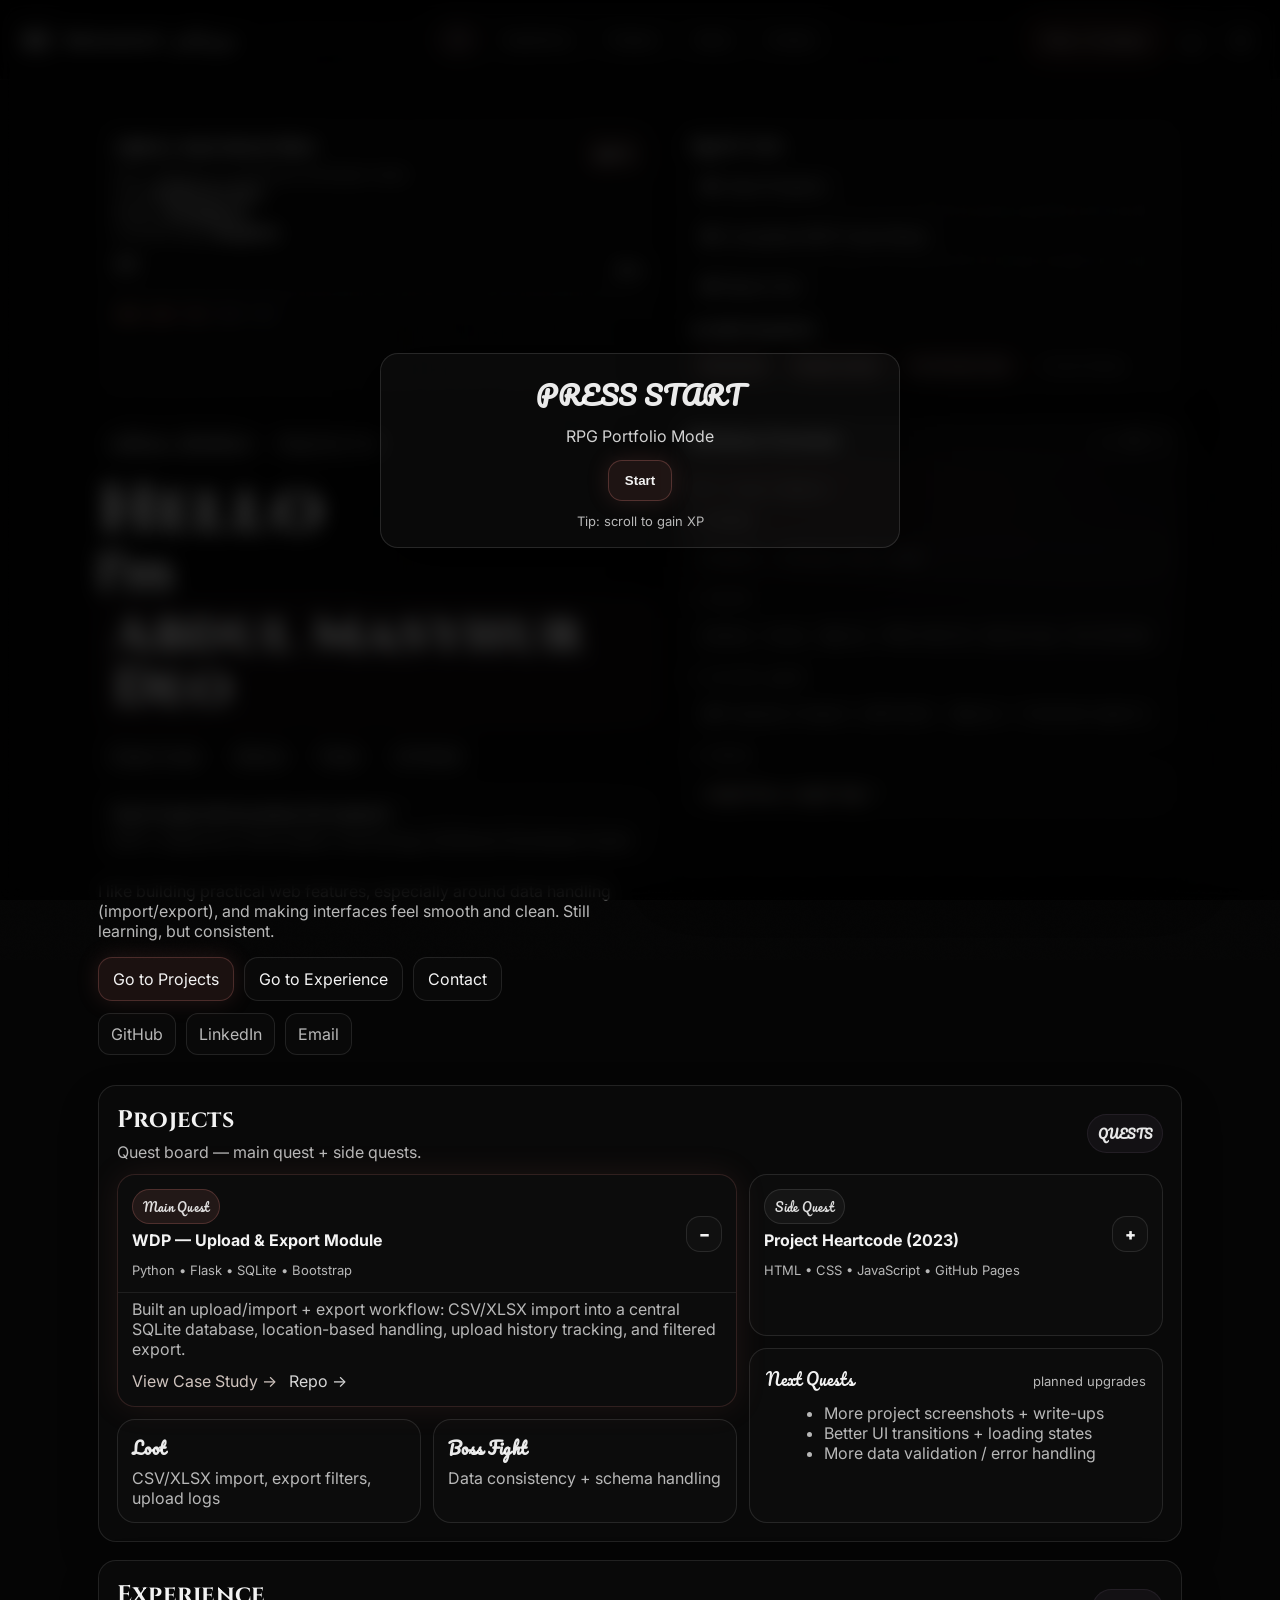
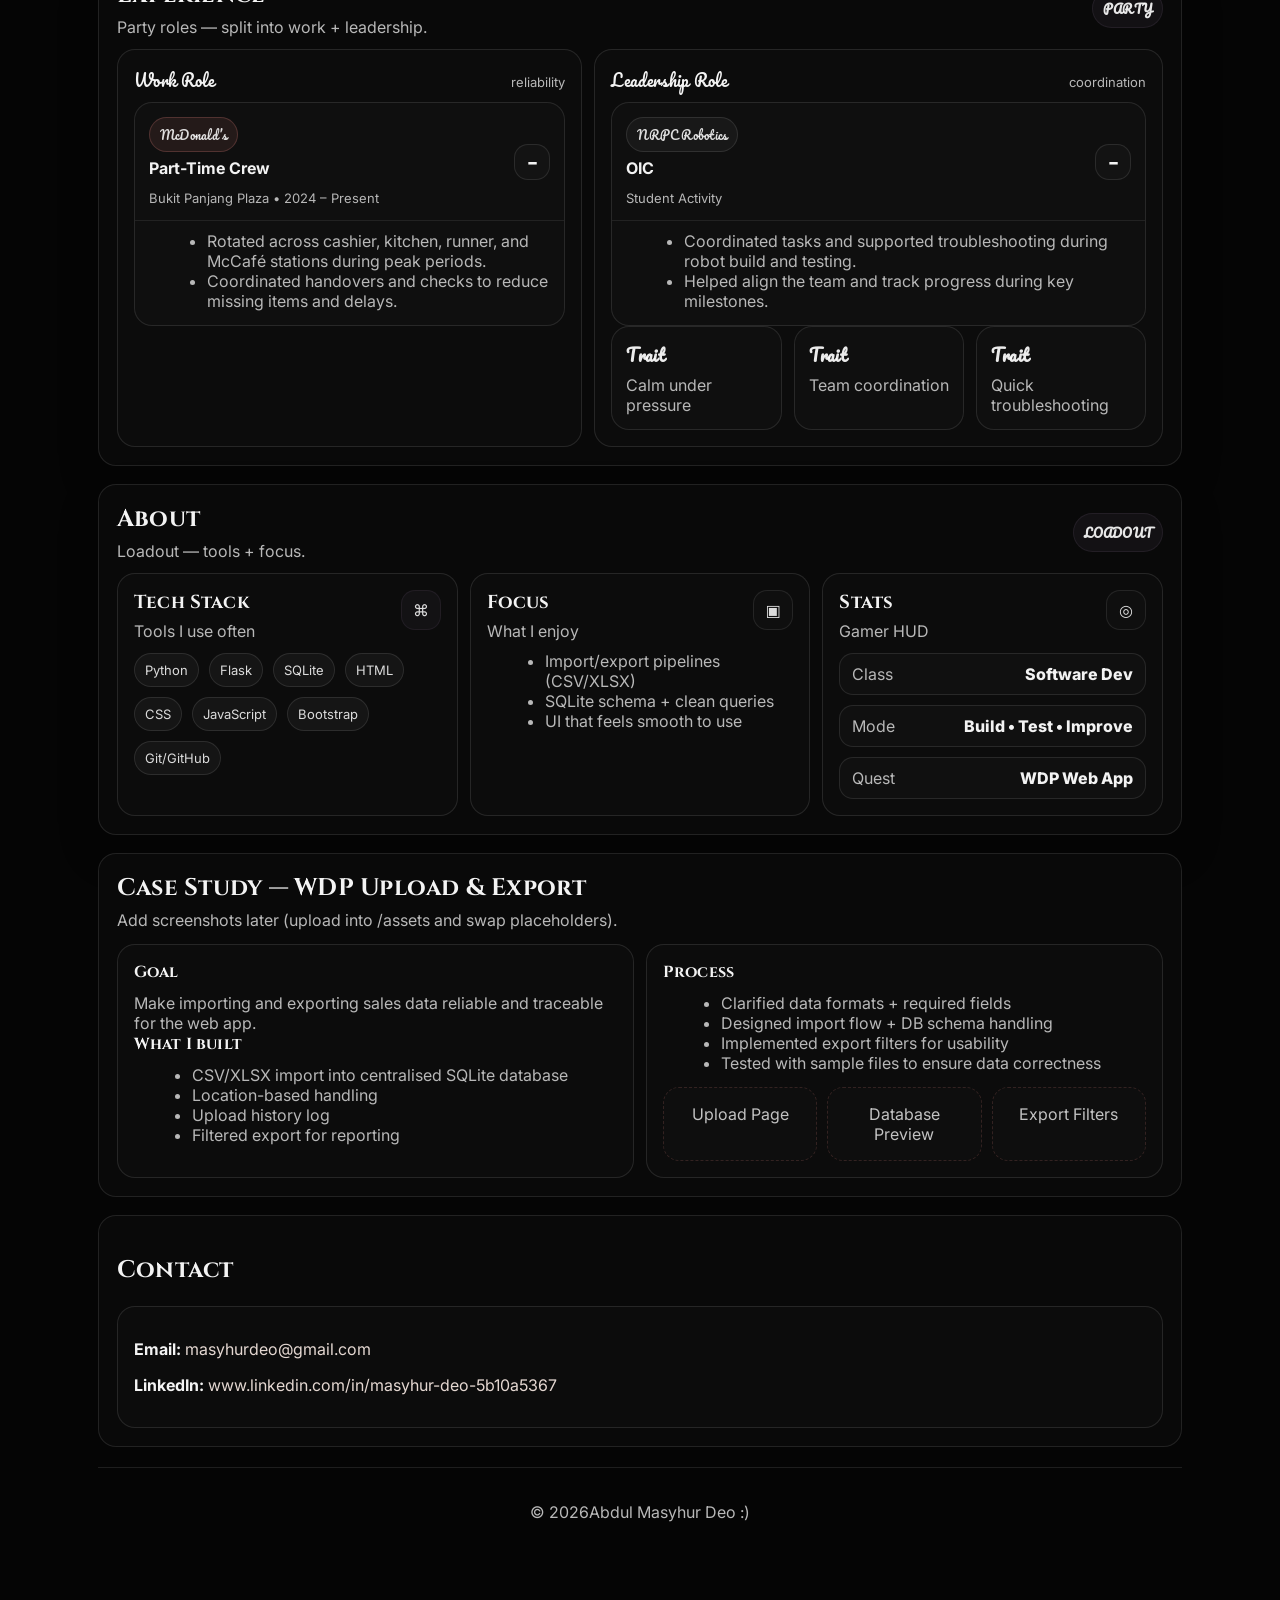
==== index.html @ a5e7bc00 "yes" ====
<!doctype html>
<html lang="en">
<head>
  <meta charset="utf-8" />
  <meta name="viewport" content="width=device-width,initial-scale=1" />
  <title>Abdul Masyhur Deo | Software Develop</title>

  <!-- Fonts -->
  <link rel="preconnect" href="https://fonts.googleapis.com">
  <link rel="preconnect" href="https://fonts.gstatic.com" crossorigin>
  <link href="https://fonts.googleapis.com/css2?family=Cinzel:wght@600;700;800&family=Uncial+Antiqua&family=Pacifico&family=Inter:wght@400;500;600;700;800&display=swap" rel="stylesheet">

  <link rel="stylesheet" href="style.css" />
</head>
<body>
  <!-- PRESS START OVERLAY -->
  <div class="start-overlay" id="startOverlay">
    <div class="start-card">
      <div class="start-title magic">PRESS START</div>
      <p class="start-sub">RPG Portfolio Mode</p>
      <button class="start-btn" id="startBtn">Start</button>
      <p class="start-hint muted">Tip: scroll to gain XP</p>
    </div>
  </div>

  <!-- Background -->
  <div class="bg-grid" aria-hidden="true"></div>
  <div class="bg-noise" aria-hidden="true"></div>

  <!-- Top bar -->
  <header class="topbar" id="topbar">
    <div class="brand">
      <div class="mark">ND</div>
      <span class="brandname">Notcontro1</span>
      <span class="submark magic">guild page</span>
    </div>

    <div class="tabs" role="tablist" aria-label="Portfolio sections">
      <button class="tab is-active" data-go="#all" role="tab" aria-selected="true">All</button>
      <button class="tab" data-go="#experience" role="tab">Experience</button>
      <button class="tab" data-go="#projects" role="tab">Projects</button>
      <button class="tab" data-go="#about" role="tab">About</button>
      <button class="tab" data-go="#contact" role="tab">Contact</button>
    </div>

    <div class="actions">
      <a class="pill accent" href="#contact">Hire / Contact</a>
      <a class="iconbtn" href="[GITHUB_LINK]" target="_blank" rel="noreferrer" aria-label="GitHub">
        <span class="icon">⌂</span>
      </a>
      <button class="iconbtn" id="themeBtn" aria-label="Toggle theme">
        <span class="icon">◐</span>
      </button>
    </div>
  </header>

  <main class="wrap" id="all">
    <!-- HUD -->
    <section class="hudbar reveal" id="hudbar">
      <div class="playercard tilt">
        <div class="pc-top">
          <div>
            <div class="pc-name titlefont">Abdul Masyhur Deo</div>
            <div class="pc-sub muted">NYP • Diploma in IT (Software Developer track)</div>
          </div>
          <span class="rank">LV <span id="level">1</span></span>
        </div>

        <div class="pc-stats">
          <div class="statline"><span class="label">Class</span><span class="value">Software Dev</span></div>
          <div class="statline"><span class="label">Region</span><span class="value">Singapore</span></div>
          <div class="statline"><span class="label">Current Quest</span><span class="value" id="questText">Explore Projects</span></div>
        </div>

        <div class="xp">
          <div class="xp-label">
            <span class="titlefont">XP</span>
            <span class="muted"><span id="xpPct">0</span>%</span>
          </div>
          <div class="xpbar">
            <div class="xpfill" id="xpFill"></div>
          </div>

          <!-- Heart palette bar -->
          <div class="hearts" aria-hidden="true">
            <span class="heart h1"></span>
            <span class="heart h2"></span>
            <span class="heart h3"></span>
            <span class="heart h4"></span>
            <span class="heart h5"></span>
          </div>
        </div>
      </div>

      <div class="questlog tilt">
        <div class="ql-title titlefont">Quest Log</div>
        <ul class="ql-list">
          <li class="ql-item" data-go="#projects">▶ View Projects</li>
          <li class="ql-item" data-go="#wdp">▶ Complete WDP Case Study</li>
          <li class="ql-item" data-go="#contact">▶ Reach Out</li>
        </ul>

        <div class="achievements">
          <div class="ach-title titlefont">Achievements</div>
          <div class="ach-grid">
            <span class="ach locked" id="ach1">First Scroll</span>
            <span class="ach locked" id="ach2">Project Hunter</span>
            <span class="ach locked" id="ach3">Case Study Clear</span>
            <span class="ach locked" id="ach4">Contact Ready</span>
          </div>
        </div>
      </div>
    </section>

    <!-- HERO -->
    <section class="hero">
      <div class="hero-left">
        <div class="chipline reveal">
          <span class="chip small accentchip magic">welcome, adventurer</span>
          <span class="chip small softchip">Beginner Dev</span>
        </div>

        <h1 class="reveal">
          <span class="hello titlefont">Hello</span><br/>
          <span class="im">I’m</span> <span class="name titlefont">Abdul Masyhur Deo</span>
        </h1>

        <div class="float-tags reveal">
          <span class="tag">Clean Code</span>
          <span class="tag">SQLite</span>
          <span class="tag">Flask</span>
          <span class="tag">UI Polish</span>
        </div>

        <div class="rolecard reveal">
          <div class="role-title titlefont">Software Developer (Student)</div>
          <div class="role-sub">NYP • Diploma in Information Technology (Software Developer track)</div>
        </div>

        <p class="desc reveal">
          I like building practical web features, especially around data handling (import/export),
          and making interfaces feel smooth and clean. Still learning, but consistent.
        </p>

        <div class="cta reveal">
          <a class="btn primary" href="#projects">Go to Projects</a>
          <a class="btn" href="#experience">Go to Experience</a>
          <a class="btn" href="#contact">Contact</a>
        </div>

        <div class="social reveal">
          <a class="sbtn" href="[GITHUB_LINK]" target="_blank" rel="noreferrer">GitHub</a>
          <a class="sbtn" href="[LINKEDIN_LINK]" target="_blank" rel="noreferrer">LinkedIn</a>
          <a class="sbtn" href="mailto:[YOUR_EMAIL]">Email</a>
        </div>
      </div>

      <!-- Windows Terminal Panel -->
      <div class="hero-right reveal">
        <div class="winpanel tilt">
          <div class="winbar">
            <span class="winapp">Windows Terminal</span>
            <span class="wincontrols" aria-hidden="true">— □ ✕</span>
          </div>

          <div class="terminal">
            <div class="prompt muted">PS C:\Users\Abdul&gt;</div>
            <div class="line"><span class="muted">#</span> whoami</div>
            <div class="out">Student • Software Dev track</div>

            <div class="line"><span class="muted">#</span> skills</div>
            <div class="out">Python, Flask, SQLite, HTML/CSS/JS, Bootstrap, Git/GitHub</div>

            <div class="line"><span class="muted">#</span> current_quest</div>
            <div class="out">WDP Upload & Export (CSV/XLSX → SQLite + filtered export)</div>

            <div class="line"><span class="muted">#</span> status</div>
            <div class="out accenttext magic">ready to learn, ready to ship ✦</div>
          </div>

          <div class="winfade" aria-hidden="true"></div>
        </div>
      </div>
    </section>

    <!-- PROJECTS (varied columns layout) -->
    <section id="projects" class="sectionblock reveal">
      <div class="sectionhead">
        <div>
          <h2 class="titlefont">Projects</h2>
          <p class="muted">Quest board — main quest + side quests.</p>
        </div>
        <span class="sectionchip magic">QUESTS</span>
      </div>

      <div class="twoCol">
        <!-- Left: Main Quest (bigger) -->
        <div class="colBig">
          <details class="accordion tilt featured" open>
            <summary>
              <div class="sum-left">
                <span class="badge2 accentbadge magic">Main Quest</span>
                <strong>WDP — Upload & Export Module</strong>
                <span class="muted smalltxt">Python • Flask • SQLite • Bootstrap</span>
              </div>
              <span class="sum-icon">+</span>
            </summary>
            <div class="acc-body">
              <p class="muted">
                Built an upload/import + export workflow: CSV/XLSX import into a central SQLite database,
                location-based handling, upload history tracking, and filtered export.
              </p>
              <div class="acc-links">
                <a class="link accentlink" href="#wdp">View Case Study →</a>
                <a class="link" href="[WDP_REPO_LINK]" target="_blank" rel="noreferrer">Repo →</a>
              </div>
            </div>
          </details>

          <div class="miniGrid">
            <div class="minicard tilt">
              <div class="minititle magic">Loot</div>
              <div class="muted">CSV/XLSX import, export filters, upload logs</div>
            </div>
            <div class="minicard tilt">
              <div class="minititle magic">Boss Fight</div>
              <div class="muted">Data consistency + schema handling</div>
            </div>
          </div>
        </div>

        <!-- Right: Side Quests (stacked) -->
        <div class="colSmall">
          <details class="accordion tilt">
            <summary>
              <div class="sum-left">
                <span class="badge2 magic">Side Quest</span>
                <strong>Project Heartcode (2023)</strong>
                <span class="muted smalltxt">HTML • CSS • JavaScript • GitHub Pages</span>
              </div>
              <span class="sum-icon">+</span>
            </summary>
            <div class="acc-body">
              <p class="muted">
                Cyberbullying awareness website with Impact/Effects/Prevention pages,
                scroll-triggered text animations, and a light/dark theme toggle.
              </p>
              <div class="acc-links">
                <a class="link accentlink" href="https://ttinten.github.io/Project-Heartcode/index.html" target="_blank" rel="noreferrer">Live →</a>
                <a class="link" href="[HEARTCODE_REPO_LINK]" target="_blank" rel="noreferrer">Repo →</a>
              </div>
            </div>
          </details>

          <div class="panel tilt">
            <div class="panelhead">
              <span class="magic">Next Quests</span>
              <span class="muted smalltxt">planned upgrades</span>
            </div>
            <ul class="list">
              <li>More project screenshots + write-ups</li>
              <li>Better UI transitions + loading states</li>
              <li>More data validation / error handling</li>
            </ul>
          </div>
        </div>
      </div>
    </section>

    <!-- EXPERIENCE (columns) -->
    <section id="experience" class="sectionblock reveal">
      <div class="sectionhead">
        <div>
          <h2 class="titlefont">Experience</h2>
          <p class="muted">Party roles — split into work + leadership.</p>
        </div>
        <span class="sectionchip magic">PARTY</span>
      </div>

      <div class="twoCol alt">
        <div class="colSmall">
          <div class="panel tilt">
            <div class="panelhead">
              <span class="magic">Work Role</span>
              <span class="muted smalltxt">reliability</span>
            </div>
            <details class="accordion tilt" open>
              <summary>
                <div class="sum-left">
                  <span class="badge2 accentbadge magic">McDonald’s</span>
                  <strong>Part-Time Crew</strong>
                  <span class="muted smalltxt">Bukit Panjang Plaza • 2024 – Present</span>
                </div>
                <span class="sum-icon">+</span>
              </summary>
              <div class="acc-body">
                <ul class="list">
                  <li>Rotated across cashier, kitchen, runner, and McCafé stations during peak periods.</li>
                  <li>Coordinated handovers and checks to reduce missing items and delays.</li>
                </ul>
              </div>
            </details>
          </div>
        </div>

        <div class="colBig">
          <div class="panel tilt">
            <div class="panelhead">
              <span class="magic">Leadership Role</span>
              <span class="muted smalltxt">coordination</span>
            </div>
            <details class="accordion tilt" open>
              <summary>
                <div class="sum-left">
                  <span class="badge2 magic">NRPC Robotics</span>
                  <strong>OIC</strong>
                  <span class="muted smalltxt">Student Activity</span>
                </div>
                <span class="sum-icon">+</span>
              </summary>
              <div class="acc-body">
                <ul class="list">
                  <li>Coordinated tasks and supported troubleshooting during robot build and testing.</li>
                  <li>Helped align the team and track progress during key milestones.</li>
                </ul>
              </div>
            </details>

            <div class="miniGrid three">
              <div class="minicard tilt">
                <div class="minititle magic">Trait</div>
                <div class="muted">Calm under pressure</div>
              </div>
              <div class="minicard tilt">
                <div class="minititle magic">Trait</div>
                <div class="muted">Team coordination</div>
              </div>
              <div class="minicard tilt">
                <div class="minititle magic">Trait</div>
                <div class="muted">Quick troubleshooting</div>
              </div>
            </div>
          </div>
        </div>
      </div>
    </section>

    <!-- ABOUT -->
    <section id="about" class="sectionblock reveal">
      <div class="sectionhead">
        <div>
          <h2 class="titlefont">About</h2>
          <p class="muted">Loadout — tools + focus.</p>
        </div>
        <span class="sectionchip magic">LOADOUT</span>
      </div>

      <div class="grid3">
        <div class="card2 tilt">
          <div class="cardhead2">
            <div>
              <h3 class="titlefont">Tech Stack</h3>
              <p class="muted">Tools I use often</p>
            </div>
            <div class="miniicon accenticon">⌘</div>
          </div>
          <div class="stack">
            <span class="badge">Python</span>
            <span class="badge">Flask</span>
            <span class="badge">SQLite</span>
            <span class="badge">HTML</span>
            <span class="badge">CSS</span>
            <span class="badge">JavaScript</span>
            <span class="badge">Bootstrap</span>
            <span class="badge">Git/GitHub</span>
          </div>
        </div>

        <div class="card2 tilt">
          <div class="cardhead2">
            <div>
              <h3 class="titlefont">Focus</h3>
              <p class="muted">What I enjoy</p>
            </div>
            <div class="miniicon">▣</div>
          </div>
          <ul class="list">
            <li>Import/export pipelines (CSV/XLSX)</li>
            <li>SQLite schema + clean queries</li>
            <li>UI that feels smooth to use</li>
          </ul>
        </div>

        <div class="card2 tilt">
          <div class="cardhead2">
            <div>
              <h3 class="titlefont">Stats</h3>
              <p class="muted">Gamer HUD</p>
            </div>
            <div class="miniicon">◎</div>
          </div>
          <div class="stats">
            <div class="stat"><span class="label">Class</span><span class="value">Software Dev</span></div>
            <div class="stat"><span class="label">Mode</span><span class="value">Build • Test • Improve</span></div>
            <div class="stat"><span class="label">Quest</span><span class="value">WDP Web App</span></div>
          </div>
        </div>
      </div>
    </section>

    <!-- WDP CASE STUDY -->
    <section id="wdp" class="case reveal">
      <div class="casehead">
        <h2 class="titlefont">Case Study — WDP Upload & Export</h2>
        <p class="muted">Add screenshots later (upload into /assets and swap placeholders).</p>
      </div>

      <div class="casegrid">
        <div class="casepanel tilt">
          <h4 class="titlefont">Goal</h4>
          <p class="muted">Make importing and exporting sales data reliable and traceable for the web app.</p>

          <h4 class="titlefont">What I built</h4>
          <ul class="list">
            <li>CSV/XLSX import into centralised SQLite database</li>
            <li>Location-based handling</li>
            <li>Upload history log</li>
            <li>Filtered export for reporting</li>
          </ul>
        </div>

        <div class="casepanel tilt">
          <h4 class="titlefont">Process</h4>
          <ul class="list">
            <li>Clarified data formats + required fields</li>
            <li>Designed import flow + DB schema handling</li>
            <li>Implemented export filters for usability</li>
            <li>Tested with sample files to ensure data correctness</li>
          </ul>

          <div class="shots">
            <div class="shot">Upload Page</div>
            <div class="shot">Database Preview</div>
            <div class="shot">Export Filters</div>
          </div>
        </div>
      </div>
    </section>

    <!-- CONTACT -->
    <section id="contact" class="contact reveal">
      <h2 class="titlefont">Contact</h2>
      <div class="contactbox tilt">
        <p><strong>Email:</strong> <a class="accentlink" href=masyhurdeo@gmail.com>masyhurdeo@gmail.com</a></p>
        <p><strong>LinkedIn:</strong> <a class="accentlink" href=www.linkedin.com/in/masyhur-deo-5b10a5367 target="_blank" rel="noreferrer">www.linkedin.com/in/masyhur-deo-5b10a5367</a></p>
      </div>
    </section>

    <footer class="footer">
      <p>© <span id="y"></span>Abdul Masyhur Deo :)</p>
    </footer>
  </main>

  <script>
    document.getElementById("y").textContent = new Date().getFullYear();

    // Press Start overlay
    const overlay = document.getElementById("startOverlay");
    const startBtn = document.getElementById("startBtn");
    if (overlay && startBtn){
      startBtn.addEventListener("click", () => {
        overlay.classList.add("hide");
        setTimeout(() => overlay.remove(), 600);
      });
    }

    // Scroll reveal
    const revealItems = document.querySelectorAll(".reveal");
    const io = new IntersectionObserver((entries) => {
      entries.forEach(e => {
        if (e.isIntersecting) {
          e.target.classList.add("in");
          io.unobserve(e.target);
        }
      });
    }, { threshold: 0.12 });
    revealItems.forEach(x => io.observe(x));

    // topbar shadow on scroll
    const topbar = document.getElementById("topbar");
    window.addEventListener("scroll", () => {
      topbar.classList.toggle("scrolled", window.scrollY > 6);
    });

    // Tabs scroll
    const tabs = document.querySelectorAll(".tab");
    tabs.forEach(t => t.addEventListener("click", () => {
      tabs.forEach(x => x.classList.remove("is-active"));
      t.classList.add("is-active");
      const target = t.dataset.go;
      const el = document.querySelector(target);
      if (el) el.scrollIntoView({behavior:"smooth", block:"start"});
    }));

    // Quest log click navigation
    document.querySelectorAll(".ql-item").forEach(item => {
      item.addEventListener("click", () => {
        const target = item.getAttribute("data-go");
        const el = document.querySelector(target);
        if (el) el.scrollIntoView({behavior:"smooth", block:"start"});
      });
    });

    // Hover tilt
    const tilts = document.querySelectorAll(".tilt");
    tilts.forEach(el => {
      el.addEventListener("mousemove", (e) => {
        const r = el.getBoundingClientRect();
        const x = (e.clientX - r.left) / r.width - 0.5;
        const y = (e.clientY - r.top) / r.height - 0.5;
        el.style.transform = `translateY(-2px) rotateX(${(-y * 6).toFixed(2)}deg) rotateY(${(x * 6).toFixed(2)}deg)`;
      });
      el.addEventListener("mouseleave", () => { el.style.transform = ""; });
    });

    // Theme toggle
    const themeBtn = document.getElementById("themeBtn");
    themeBtn.addEventListener("click", () => {
      document.documentElement.classList.toggle("lightish");
    });

    // XP + Level + Achievements
    const xpFill = document.getElementById("xpFill");
    const xpPct = document.getElementById("xpPct");
    const levelEl = document.getElementById("level");
    const questText = document.getElementById("questText");

    function unlock(el){
      if (!el) return;
      if (el.classList.contains("locked")){
        el.classList.remove("locked");
        el.classList.add("unlocked");
        el.animate([{transform:"scale(1)"},{transform:"scale(1.06)"},{transform:"scale(1)"}],{duration:260});
      }
    }

    function updateXP(){
      const doc = document.documentElement;
      const scrollTop = doc.scrollTop || document.body.scrollTop;
      const scrollHeight = doc.scrollHeight - doc.clientHeight;
      const progress = scrollHeight > 0 ? Math.min(1, Math.max(0, scrollTop / scrollHeight)) : 0;
      const pct = Math.round(progress * 100);

      if (xpFill) xpFill.style.width = pct + "%";
      if (xpPct) xpPct.textContent = pct;

      const level = Math.max(1, Math.min(6, Math.floor(pct / 20) + 1));
      if (levelEl) levelEl.textContent = level;

      const y = window.scrollY;
      const projects = document.getElementById("projects");
      const wdp = document.getElementById("wdp");
      const contact = document.getElementById("contact");

      if (contact && y + 200 >= contact.offsetTop) questText.textContent = "Reach Out";
      else if (wdp && y + 200 >= wdp.offsetTop) questText.textContent = "Complete WDP Case Study";
      else if (projects && y + 200 >= projects.offsetTop) questText.textContent = "View Projects";
      else questText.textContent = "Explore";

      const a1 = document.getElementById("ach1");
      const a2 = document.getElementById("ach2");
      const a3 = document.getElementById("ach3");
      const a4 = document.getElementById("ach4");

      if (pct > 3) unlock(a1);
      if (projects && y + 150 >= projects.offsetTop) unlock(a2);
      if (wdp && y + 150 >= wdp.offsetTop) unlock(a3);
      if (contact && y + 150 >= contact.offsetTop) unlock(a4);
    }

    window.addEventListener("scroll", updateXP, {passive:true});
    window.addEventListener("load", updateXP);

    // Accordion icon flip
    document.querySelectorAll("details.accordion").forEach(d => {
      const icon = d.querySelector(".sum-icon");
      const sync = () => icon.textContent = d.open ? "−" : "+";
      sync();
      d.addEventListener("toggle", sync);
    });
  </script>
</body>
</html>
---- style.css ----
:root{
  --bg:#050505;
  --text:#f3f3f3;
  --muted:#b8b8b8;

  /* Heart palette (muted warm -> violet/indigo) */
  --h1:#C6846C;   /* warm peach */
  --h2:#B86B66;   /* muted rose */
  --h3:#8E5B63;   /* dusty mauve */
  --h4:#5B4D63;   /* muted purple */
  --h5:#3E3F56;   /* deep indigo */

  --accent: var(--h2);
  --accent2: var(--h4);
  --glow: rgba(184,107,102,.18);

  --line: rgba(255,255,255,.12);
  --line2: rgba(255,255,255,.10);
  --chipbg: rgba(255,255,255,.04);
  --shadow: rgba(0,0,0,.35);
}

:root.lightish{
  --bg:#0a0a0a;
  --text:#f6f6f6;
  --muted:#c7c7c7;
  --line: rgba(255,255,255,.16);
  --line2: rgba(255,255,255,.12);
  --chipbg: rgba(255,255,255,.06);
}

/* Fonts */
body{ font-family: Inter, system-ui, -apple-system, Segoe UI, Roboto, Arial; }
.titlefont{ font-family: Cinzel, Inter, system-ui; letter-spacing:.01em; }
.magic{ font-family: Pacifico, cursive; letter-spacing:.02em; }
h2, h3, h4 { font-family: Uncial Antiqua, Cinzel, serif; letter-spacing:.02em; }

*{box-sizing:border-box}
html,body{margin:0;padding:0}
body{
  background: var(--bg);
  color: var(--text);
  overflow-x:hidden;
}

.muted{color: var(--muted); margin: 6px 0 0}
.smalltxt{font-size: 13px}
.accenttext{color: rgba(247,233,227,.92)} /* warm light */

/* dotted grid */
.bg-grid{
  position:fixed; inset:0;
  background-image: radial-gradient(rgba(255,255,255,.14) 1px, transparent 1px);
  background-size: 22px 22px;
  opacity:.16;
  pointer-events:none;
}
.bg-noise{
  position:fixed; inset:-60px;
  background-image: url("data:image/svg+xml,%3Csvg xmlns='http://www.w3.org/2000/svg' width='220' height='220'%3E%3Cfilter id='n'%3E%3CfeTurbulence type='fractalNoise' baseFrequency='.85' numOctaves='3' stitchTiles='stitch'/%3E%3C/filter%3E%3Crect width='220' height='220' filter='url(%23n)' opacity='.14'/%3E%3C/svg%3E");
  opacity:.10;
  mix-blend-mode: overlay;
  pointer-events:none;
}

/* PRESS START */
.start-overlay{
  position:fixed; inset:0; z-index:50;
  display:grid; place-items:center;
  background: rgba(0,0,0,.78);
  backdrop-filter: blur(10px);
}
.start-overlay.hide{animation: fadeOut .55s ease forwards}
@keyframes fadeOut{to{opacity:0; transform: translateY(-6px)}}
.start-card{
  width:min(520px, 92vw);
  border-radius: 18px;
  border: 1px solid var(--line);
  background: rgba(255,255,255,.03);
  padding: 18px;
  text-align:center;
  box-shadow: 0 18px 60px rgba(0,0,0,.55);
}
.start-title{font-weight: 900; font-size: 26px; color: rgba(255,255,255,.92)}
.start-sub{margin:8px 0 14px; color: rgba(255,255,255,.82)}
.start-btn{
  border: 1px solid rgba(184,107,102,.35);
  background: rgba(184,107,102,.12);
  color: var(--text);
  padding: 12px 16px;
  border-radius: 14px;
  cursor:pointer;
  font-weight: 800;
  transition: transform .18s ease, background .18s ease, box-shadow .18s ease;
  box-shadow: 0 0 22px var(--glow);
}
.start-btn:hover{
  transform: translateY(-2px);
  background: rgba(184,107,102,.18);
}
.start-hint{margin:12px 0 0; font-size: 13px}

/* topbar */
.topbar{
  position:sticky; top:0; z-index:20;
  display:flex; align-items:center; justify-content:space-between;
  padding: 14px 18px;
  border-bottom: 1px solid rgba(255,255,255,.08);
  background: rgba(5,5,5,.65);
  backdrop-filter: blur(12px);
  transition: box-shadow .25s ease, background .25s ease;
}
.topbar.scrolled{
  background: rgba(5,5,5,.82);
  box-shadow: 0 14px 30px var(--shadow);
}
.brand{display:flex; align-items:center; gap:10px}
.submark{opacity:.75; font-size: 14px; margin-left: 2px}
.mark{
  width:38px; height:38px;
  border-radius: 12px;
  display:grid; place-items:center;
  border: 1px solid rgba(255,255,255,.12);
  background: rgba(255,255,255,.03);
  font-weight: 900;
  letter-spacing:.06em;
  box-shadow: 0 0 0 3px rgba(142,91,99,.10);
}
.brandname{
  font-weight: 800;
  letter-spacing:.06em;
  color: rgba(255,255,255,.85);
}

/* tabs */
.tabs{
  display:flex; gap:10px;
  background: rgba(255,255,255,.02);
  padding: 6px;
  border: 1px solid var(--line2);
  border-radius: 999px;
}
.tab{
  border: 0;
  background: transparent;
  color: var(--muted);
  padding: 10px 14px;
  border-radius: 999px;
  cursor:pointer;
  transition: background .2s ease, color .2s ease, transform .15s ease, box-shadow .15s ease;
}
.tab:hover{
  transform: translateY(-1px);
  color: var(--text);
  box-shadow: 0 0 0 3px rgba(91,77,99,.10);
}
.tab.is-active{
  background: rgba(142,91,99,.16);
  color: var(--text);
  border: 1px solid rgba(142,91,99,.25);
}

/* actions */
.actions{display:flex; align-items:center; gap:10px}
.pill{
  padding: 10px 14px;
  border-radius: 12px;
  border: 1px solid var(--line);
  background: rgba(255,255,255,.03);
  color: var(--text);
  text-decoration:none;
  transition: transform .18s ease, background .18s ease, box-shadow .18s ease;
}
.pill:hover{transform: translateY(-1px); background: rgba(255,255,255,.05)}
.pill.accent{
  border-color: rgba(184,107,102,.35);
  background: rgba(184,107,102,.12);
  box-shadow: 0 0 22px var(--glow);
}
.iconbtn{
  width:40px; height:40px;
  border-radius: 14px;
  border: 1px solid var(--line);
  background: rgba(255,255,255,.02);
  color: var(--text);
  cursor:pointer;
  display:grid; place-items:center;
  transition: transform .18s ease, background .18s ease, box-shadow .18s ease;
}
.iconbtn:hover{
  transform: translateY(-1px);
  background: rgba(255,255,255,.05);
  box-shadow: 0 0 0 3px rgba(62,63,86,.10);
}
.icon{opacity:.9}

/* wrap */
.wrap{
  max-width: 1120px;
  margin: 0 auto;
  padding: 28px 18px 70px;
}

/* HUDbar */
.hudbar{
  display:grid;
  grid-template-columns: 1.05fr .95fr;
  gap: 14px;
  margin: 10px 0 10px;
}
@media (max-width: 980px){
  .hudbar{grid-template-columns: 1fr}
  .tabs{display:none}
}
.playercard, .questlog{
  border-radius: 18px;
  border: 1px solid var(--line);
  background: rgba(255,255,255,.02);
  padding: 16px;
  box-shadow: 0 18px 40px rgba(0,0,0,.26);
}
.pc-top{display:flex; justify-content:space-between; align-items:flex-start; gap: 12px}
.pc-name{font-weight: 900; font-size: 18px}
.pc-sub{font-size: 13px}
.rank{
  padding: 8px 10px;
  border-radius: 12px;
  border: 1px solid rgba(184,107,102,.35);
  background: rgba(184,107,102,.10);
  font-weight: 900;
  letter-spacing:.08em;
}

/* XP */
.xp{margin-top: 12px}
.xp-label{display:flex; justify-content:space-between; font-weight: 800; margin-bottom: 8px}
.xpbar{
  height: 12px;
  border-radius: 999px;
  border: 1px solid var(--line);
  background: rgba(255,255,255,.02);
  overflow:hidden;
}
.xpfill{
  height: 100%;
  width: 0%;
  border-radius: 999px;
  background: linear-gradient(90deg, var(--h1), var(--h4));
  box-shadow: 0 0 18px rgba(142,91,99,.18);
  transition: width .2s ease;
}

/* heart palette bar */
.hearts{
  display:flex; gap:8px;
  margin-top: 10px;
}
.heart{
  height: 10px; width: 26px;
  border-radius: 999px;
  border: 1px solid rgba(255,255,255,.10);
  background: rgba(255,255,255,.02);
}
.h1{background: rgba(198,132,108,.55)}
.h2{background: rgba(184,107,102,.55)}
.h3{background: rgba(142,91,99,.55)}
.h4{background: rgba(91,77,99,.55)}
.h5{background: rgba(62,63,86,.55)}

/* quest log */
.ql-title{font-weight: 900; margin-bottom: 8px}
.ql-list{list-style:none; padding:0; margin:0; display:grid; gap: 8px}
.ql-item{
  padding: 10px 12px;
  border-radius: 14px;
  border: 1px solid var(--line2);
  background: rgba(255,255,255,.015);
  color: rgba(255,255,255,.86);
  cursor:pointer;
  transition: transform .18s ease, background .18s ease, border-color .18s ease, box-shadow .18s ease;
}
.ql-item:hover{
  transform: translateY(-2px);
  border-color: rgba(142,91,99,.28);
  background: rgba(255,255,255,.03);
  box-shadow: 0 0 0 3px rgba(142,91,99,.08);
}

/* achievements */
.achievements{margin-top: 12px}
.ach-title{font-weight: 900; margin-bottom: 8px}
.ach-grid{display:flex; flex-wrap:wrap; gap: 10px}
.ach{
  padding: 8px 10px;
  border-radius: 999px;
  border: 1px solid var(--line2);
  background: rgba(255,255,255,.02);
  font-size: 12px;
}
.ach.locked{opacity:.55; filter: grayscale(1)}
.ach.unlocked{
  opacity:1;
  border-color: rgba(184,107,102,.28);
  background: rgba(184,107,102,.10);
}

/* hero */
.hero{
  display:grid;
  grid-template-columns: 1.05fr .95fr;
  gap: 18px;
  padding: 10px 0 12px;
}
@media (max-width: 980px){
  .hero{grid-template-columns: 1fr}
}
.chip.small{
  display:inline-block;
  padding: 8px 12px;
  border-radius: 999px;
  border: 1px solid var(--line2);
  background: rgba(255,255,255,.03);
  color: var(--muted);
}
.accentchip{
  border-color: rgba(184,107,102,.30);
  background: rgba(184,107,102,.12);
  color: rgba(255,255,255,.92);
}
.softchip{
  border-color: rgba(91,77,99,.22);
  background: rgba(91,77,99,.10);
}
h1{margin: 14px 0 10px; line-height:1}
.hello{font-size: 66px; font-weight: 900}
.im{font-size: 54px; font-weight: 850; opacity:.95}
.name{
  font-size: 54px;
  font-weight: 900;
  display:inline-block;
  padding: 8px 14px;
  border-radius: 14px;
  border: 1px solid rgba(142,91,99,.28);
  background: rgba(142,91,99,.08);
  box-shadow: 0 0 0 3px rgba(142,91,99,.06) inset;
}

.float-tags{display:flex; gap:10px; flex-wrap:wrap; margin: 10px 0 10px}
.tag{
  padding: 10px 12px;
  border-radius: 12px;
  border: 1px solid var(--line2);
  background: rgba(255,255,255,.03);
  color: rgba(255,255,255,.88);
  transition: transform .2s ease, box-shadow .2s ease;
}
.tag:hover{
  transform: translateY(-2px);
  box-shadow: 0 0 0 3px rgba(91,77,99,.08);
}

.rolecard{
  margin-top: 12px;
  padding: 14px;
  border-radius: 16px;
  background: linear-gradient(180deg, rgba(255,255,255,.04), rgba(255,255,255,.02));
  border: 1px solid var(--line2);
}
.role-title{font-weight: 850}
.role-sub{color: var(--muted); margin-top: 4px}
.desc{color: var(--muted); max-width: 70ch}

.cta{display:flex; gap:10px; flex-wrap:wrap; margin-top: 12px}
.btn{
  padding: 11px 14px;
  border-radius: 14px;
  border: 1px solid var(--line2);
  background: rgba(255,255,255,.02);
  color: var(--text);
  text-decoration:none;
  transition: transform .18s ease, background .18s ease, box-shadow .18s ease;
}
.btn:hover{
  transform: translateY(-2px);
  background: rgba(255,255,255,.05);
  box-shadow: 0 0 0 3px rgba(142,91,99,.08);
}
.btn.primary{
  background: rgba(184,107,102,.12);
  border-color: rgba(184,107,102,.30);
  box-shadow: 0 0 22px var(--glow);
}

.social{display:flex; gap:10px; flex-wrap:wrap; margin-top: 12px}
.sbtn{
  padding: 10px 12px;
  border-radius: 12px;
  border: 1px solid var(--line2);
  background: rgba(255,255,255,.02);
  text-decoration:none;
  color: var(--muted);
  transition: box-shadow .18s ease, transform .18s ease;
}
.sbtn:hover{
  color: var(--text);
  transform: translateY(-1px);
  box-shadow: 0 0 0 3px rgba(91,77,99,.08);
}

/* Windows panel */
.winpanel{
  border-radius: 18px;
  border: 1px solid var(--line2);
  background: rgba(255,255,255,.02);
  box-shadow: 0 18px 50px rgba(0,0,0,.45);
  overflow:hidden;
  position: relative;
}
.winbar{
  display:flex;
  justify-content:space-between;
  align-items:center;
  padding: 10px 12px;
  border-bottom: 1px solid rgba(255,255,255,.08);
  background: rgba(255,255,255,.03);
}
.winapp{
  font-weight: 800;
  color: rgba(255,255,255,.88);
}
.wincontrols{
  font-weight: 900;
  letter-spacing:.22em;
  color: rgba(255,255,255,.55);
  user-select:none;
}
.terminal{
  padding: 14px 14px 50px;
  font-family: ui-monospace, SFMono-Regular, Menlo, Consolas, monospace;
  font-size: 13px;
  line-height: 1.55;
  color: rgba(240,240,240,.92);
  background:
    radial-gradient(650px 260px at 20% 0%, rgba(184,107,102,.12), transparent 55%),
    radial-gradient(650px 260px at 80% 20%, rgba(91,77,99,.12), transparent 55%),
    linear-gradient(180deg, rgba(0,0,0,.05), rgba(0,0,0,.22));
}
.prompt{margin-bottom: 10px}
.line{margin-top: 10px}
.out{
  margin-top: 6px;
  padding: 10px 12px;
  border-radius: 14px;
  border: 1px solid rgba(255,255,255,.08);
  background: rgba(255,255,255,.02);
}
.winfade{
  position:absolute; left:0; right:0; bottom:0;
  height: 70px;
  background: linear-gradient(180deg, transparent, rgba(5,5,5,.92));
  pointer-events:none;
}

/* Sections */
.sectionblock{
  margin-top: 18px;
  padding: 18px;
  border-radius: 18px;
  border: 1px solid var(--line2);
  background: rgba(255,255,255,.02);
  box-shadow: 0 18px 40px rgba(0,0,0,.22);
}
.sectionhead{
  display:flex;
  justify-content:space-between;
  align-items:center;
  gap: 12px;
  margin-bottom: 12px;
}
.sectionhead h2{margin:0}
.sectionchip{
  padding: 8px 10px;
  border-radius: 999px;
  border: 1px solid rgba(91,77,99,.22);
  background: rgba(91,77,99,.12);
  font-weight: 900;
  font-size: 12px;
  color: rgba(255,255,255,.9);
}

.badge2{
  width:max-content;
  padding: 6px 10px;
  border-radius: 999px;
  border: 1px solid var(--line2);
  background: var(--chipbg);
  color: rgba(255,255,255,.86);
  font-size: 12px;
}
.accentbadge{
  border-color: rgba(184,107,102,.30);
  background: rgba(184,107,102,.12);
}

/* Column layouts */
.twoCol{
  display:grid;
  grid-template-columns: 1.2fr .8fr;
  gap: 12px;
}
.twoCol.alt{ grid-template-columns: .9fr 1.1fr; }
@media (max-width: 980px){
  .twoCol, .twoCol.alt{ grid-template-columns: 1fr; }
}
.colBig{display:grid; gap: 12px}
.colSmall{display:grid; gap: 12px}

/* Mini grid cards */
.miniGrid{
  display:grid;
  grid-template-columns: repeat(2, minmax(0,1fr));
  gap: 12px;
}
.miniGrid.three{ grid-template-columns: repeat(3, minmax(0,1fr)); }
@media (max-width: 980px){
  .miniGrid.three{ grid-template-columns: 1fr; }
}
.minicard{
  border-radius: 18px;
  border: 1px solid var(--line2);
  background: rgba(255,255,255,.015);
  padding: 14px;
}
.minititle{font-weight: 900; margin-bottom: 6px; color: rgba(255,255,255,.92)}

/* Panels */
.panel{
  border-radius: 18px;
  border: 1px solid var(--line2);
  background: rgba(255,255,255,.015);
  padding: 16px;
}
.panelhead{
  display:flex;
  justify-content:space-between;
  align-items:baseline;
  gap: 12px;
  margin-bottom: 8px;
}

/* Accordions */
.accordion{
  border-radius: 18px;
  border: 1px solid var(--line2);
  background: rgba(255,255,255,.015);
  overflow:hidden;
}
.accordion.featured{
  border-color: rgba(184,107,102,.22);
  box-shadow: 0 0 32px rgba(184,107,102,.12);
}
.accordion summary{
  list-style:none;
  cursor:pointer;
  padding: 14px 14px;
  display:flex;
  justify-content:space-between;
  align-items:center;
  gap: 12px;
}
.accordion summary::-webkit-details-marker{display:none}
.sum-left{display:flex; flex-direction:column; gap: 6px}
.sum-icon{
  width:36px; height:36px;
  border-radius: 14px;
  border: 1px solid var(--line2);
  display:grid; place-items:center;
  background: rgba(255,255,255,.02);
  font-weight: 900;
}
.acc-body{
  padding: 0 14px 14px;
  border-top: 1px solid rgba(255,255,255,.08);
}
.acc-links{display:flex; gap: 12px; flex-wrap:wrap}

/* About grid */
.grid3{
  display:grid;
  grid-template-columns: repeat(3, minmax(0,1fr));
  gap: 12px;
}
@media (max-width: 980px){
  .grid3{grid-template-columns: 1fr}
}
.card2{
  border-radius: 18px;
  border: 1px solid var(--line2);
  background: rgba(255,255,255,.015);
  padding: 16px;
}
.cardhead2{
  display:flex;
  justify-content:space-between;
  align-items:flex-start;
  gap: 12px;
}
.cardhead2 h3{margin:0}
.miniicon{
  width:40px;height:40px;
  border-radius: 14px;
  border: 1px solid var(--line2);
  background: rgba(255,255,255,.02);
  display:grid; place-items:center;
  opacity:.9;
}
.accenticon{
  border-color: rgba(91,77,99,.22);
  background: rgba(91,77,99,.12);
}

.stack{display:flex; flex-wrap:wrap; gap:10px; margin-top: 12px}
.badge{
  padding: 8px 10px;
  border-radius: 999px;
  border: 1px solid var(--line2);
  background: var(--chipbg);
  color: rgba(255,255,255,.85);
  font-size: 13px;
}
.stats{display:grid; gap: 10px; margin-top: 12px}
.stat{
  display:flex; justify-content:space-between; gap:12px;
  padding: 10px 12px;
  border-radius: 14px;
  border: 1px solid var(--line2);
  background: rgba(255,255,255,.02);
}
.label{color: var(--muted)}
.value{font-weight: 800}

.link{
  display:inline-block;
  margin-top: 12px;
  text-decoration:none;
  color: rgba(255,255,255,.92);
  opacity:.9;
  border-bottom: 1px solid transparent;
}
.link:hover{opacity:1; border-color: rgba(255,255,255,.35)}
.accentlink{ color: rgba(247,233,227,.92); }
.accentlink:hover{ border-color: rgba(247,233,227,.30); }

/* case + contact */
.case{margin-top: 18px; padding: 18px; border-radius: 18px; border: 1px solid var(--line2); background: rgba(255,255,255,.02)}
.casehead h2{margin:0}
.casegrid{display:grid; grid-template-columns: 1fr 1fr; gap: 12px; margin-top: 14px}
@media (max-width: 980px){.casegrid{grid-template-columns: 1fr}}
.casepanel{border-radius: 18px; border: 1px solid var(--line2); background: rgba(255,255,255,.015); padding: 16px}
.casepanel h4{margin:0 0 10px}
.list{margin:10px 0 0 18px; color: var(--muted)}
.shots{display:grid; grid-template-columns: repeat(3, 1fr); gap: 10px; margin-top: 14px}
@media (max-width: 820px){.shots{grid-template-columns: 1fr}}
.shot{padding: 16px 12px; border-radius: 16px; border: 1px dashed rgba(184,107,102,.22); color: rgba(255,255,255,.75); text-align:center; background: rgba(255,255,255,.01)}

.contact{margin-top: 18px; padding: 18px; border-radius: 18px; border: 1px solid var(--line2); background: rgba(255,255,255,.02)}
.contactbox{margin-top: 10px; padding: 16px; border-radius: 18px; border: 1px solid var(--line2); background: rgba(255,255,255,.015)}
.contactbox a{text-decoration:none}
.contactbox a:hover{text-decoration:underline}

.footer{text-align:center; margin-top: 20px; padding-top: 18px; border-top: 1px solid rgba(255,255,255,.10); color: var(--muted)}

/* reveal */
.reveal{opacity:0; transform: translateY(14px); transition: opacity .7s ease, transform .7s ease}
.reveal.in{opacity:1; transform: translateY(0)}

/* tilt */
.tilt{transform-style: preserve-3d}

/* reduced motion */
@media (prefers-reduced-motion: reduce){
  .reveal{transition:none}
  .btn:hover,.pill:hover,.iconbtn:hover,.tag:hover,.ql-item:hover{transform:none}
  .xpfill{transition:none}
}
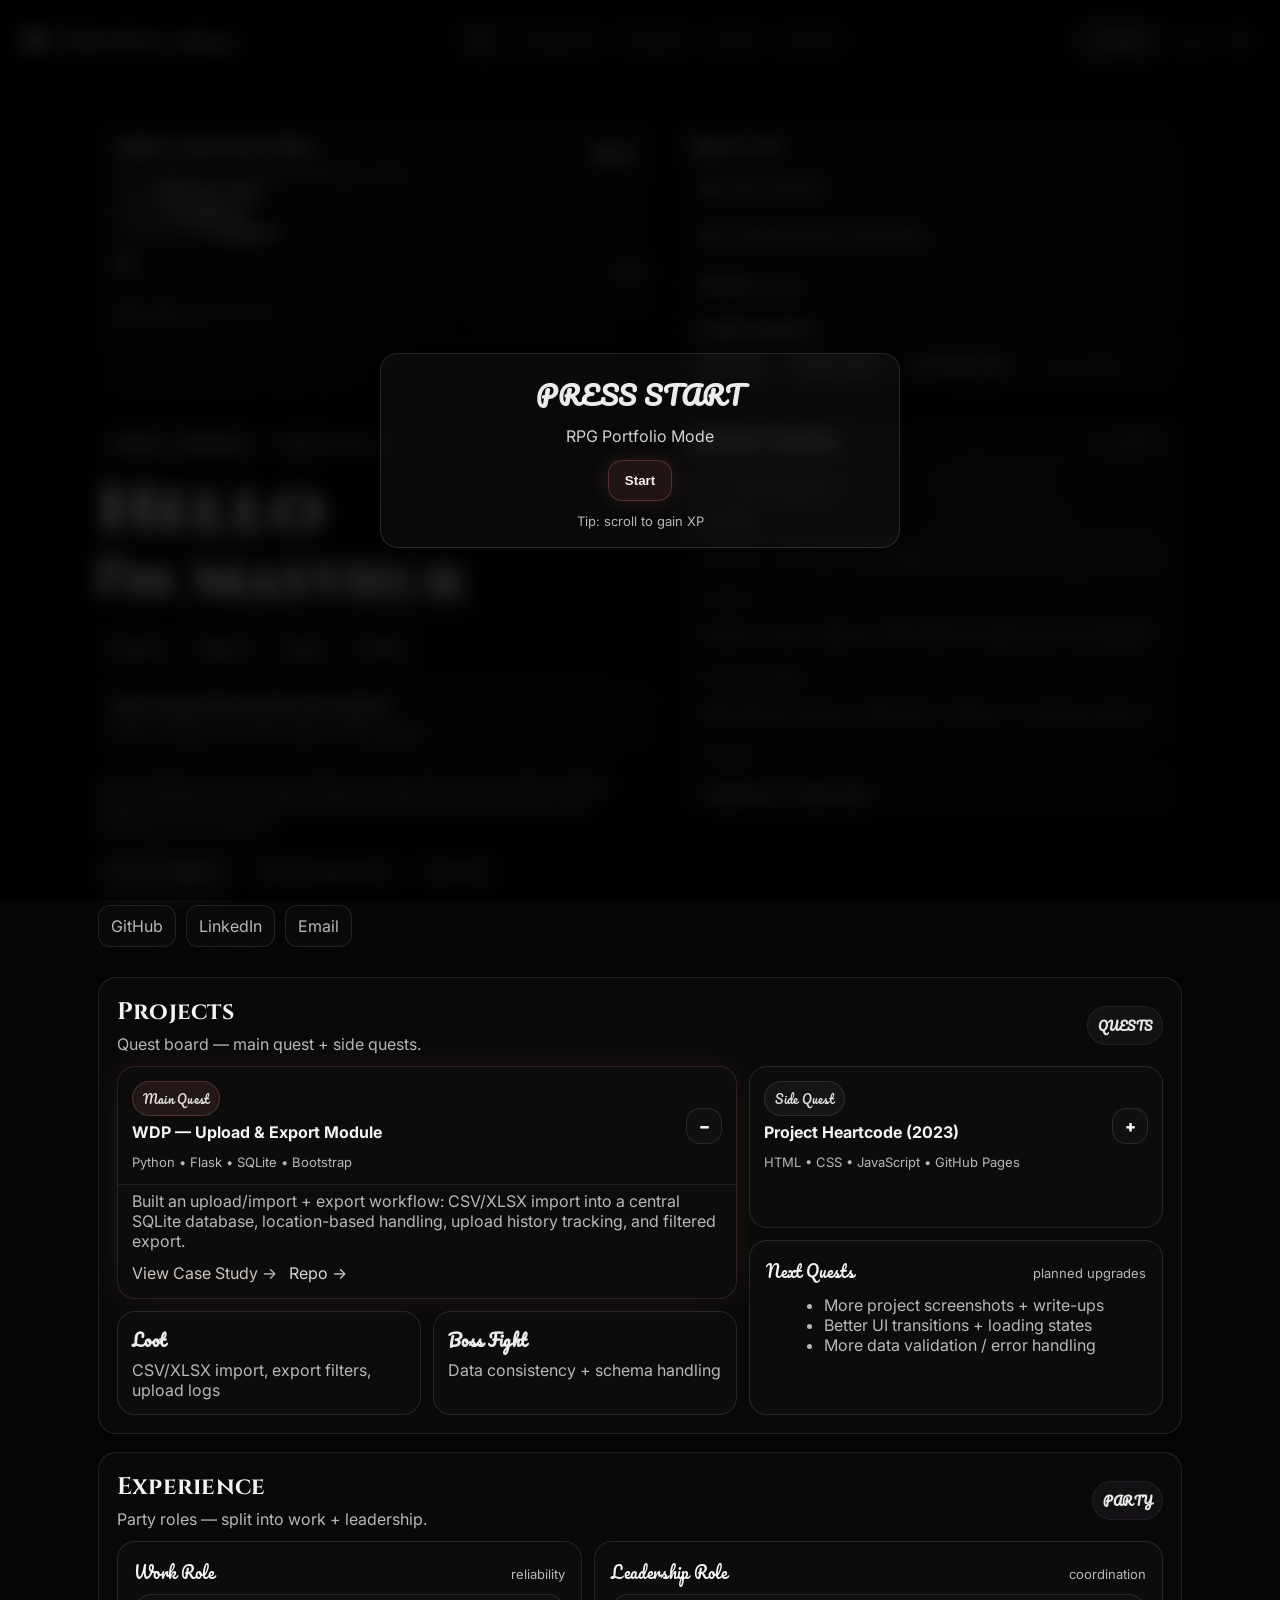
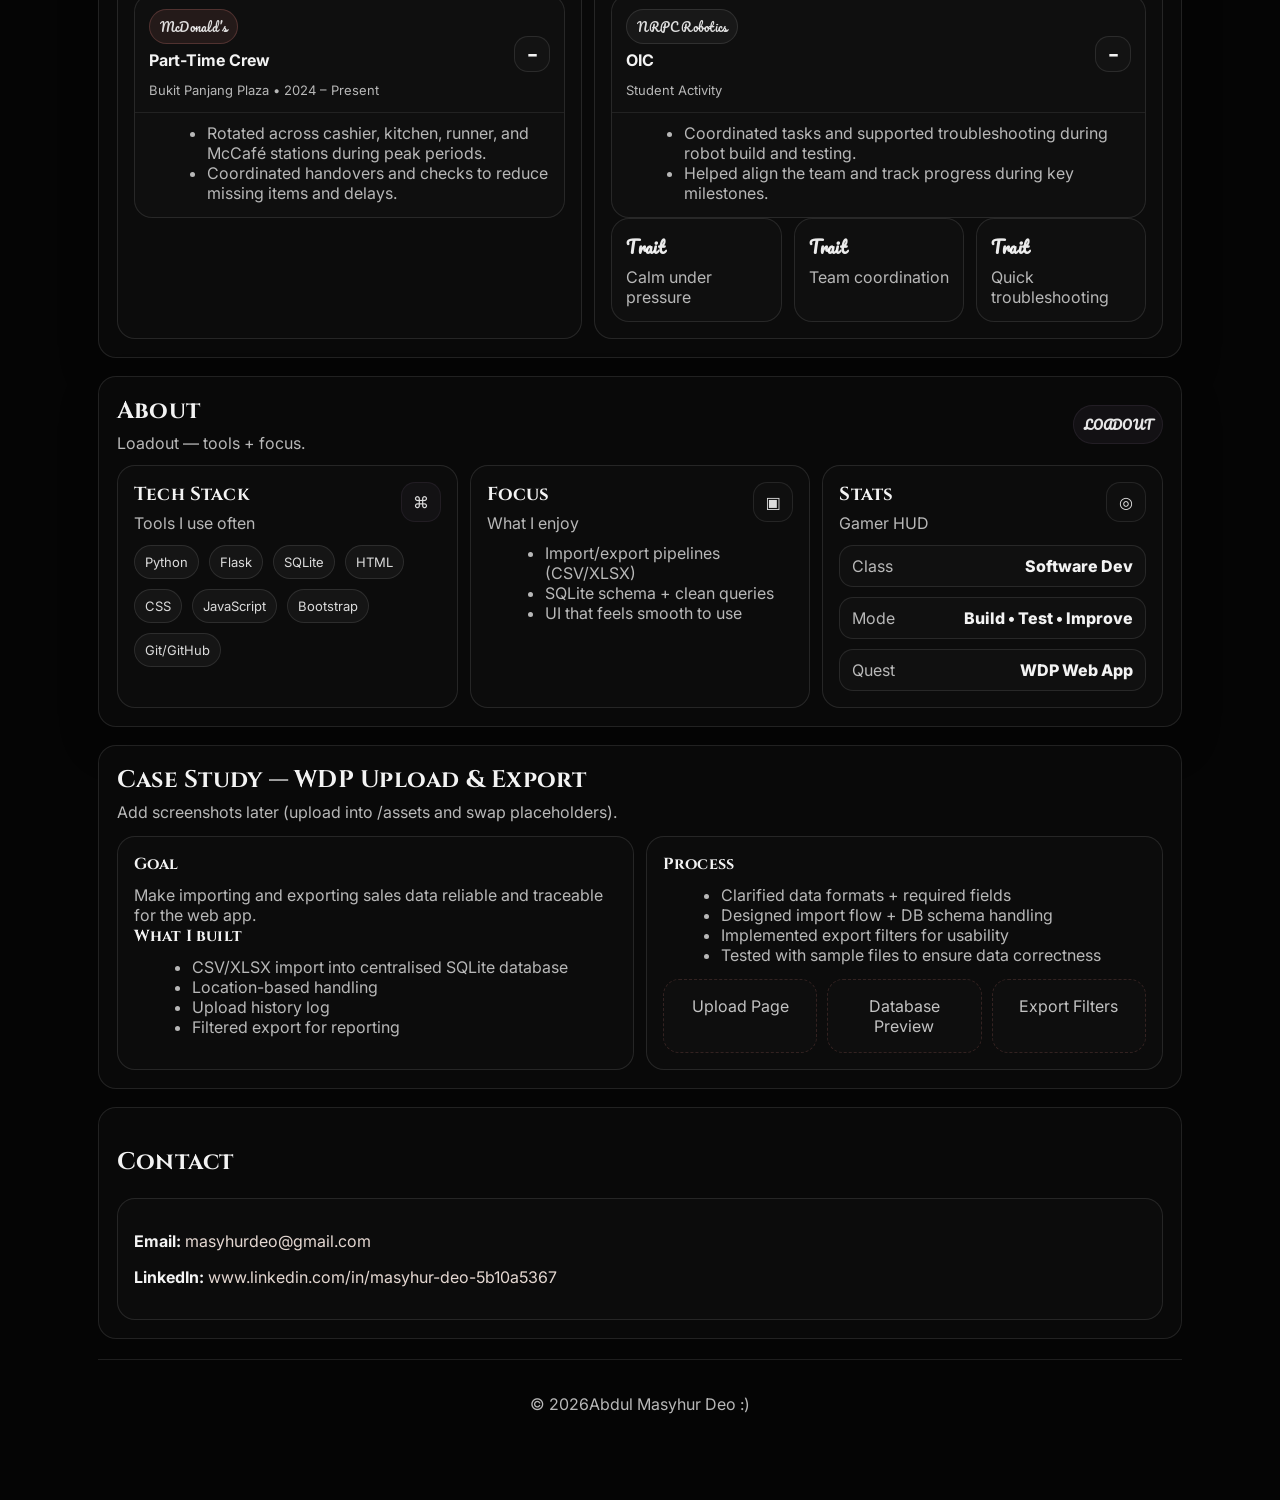
==== commit b809555f: "yes" ====
--- a/index.html
+++ b/index.html
@@ -44,7 +44,7 @@
     </div>
 
     <div class="actions">
-      <a class="pill accent" href="#contact">Hire / Contact</a>
+      <a class="pill accent" href="#contact">Contact</a>
       <a class="iconbtn" href="[GITHUB_LINK]" target="_blank" rel="noreferrer" aria-label="GitHub">
         <span class="icon">⌂</span>
       </a>
@@ -122,19 +122,19 @@
 
         <h1 class="reveal">
           <span class="hello titlefont">Hello</span><br/>
-          <span class="im">I’m</span> <span class="name titlefont">Abdul Masyhur Deo</span>
+          <span class="im">I’m</span> <span class="name titlefont">Masyhur</span>
         </h1>
 
         <div class="float-tags reveal">
-          <span class="tag">Clean Code</span>
+          <span class="tag">Python</span>
           <span class="tag">SQLite</span>
           <span class="tag">Flask</span>
-          <span class="tag">UI Polish</span>
+          <span class="tag">HTML</span>
         </div>
 
         <div class="rolecard reveal">
           <div class="role-title titlefont">Software Developer (Student)</div>
-          <div class="role-sub">NYP • Diploma in Information Technology (Software Developer track)</div>
+          <div class="role-sub">NYP • Diploma in Information Technology</div>
         </div>
 
         <p class="desc reveal">
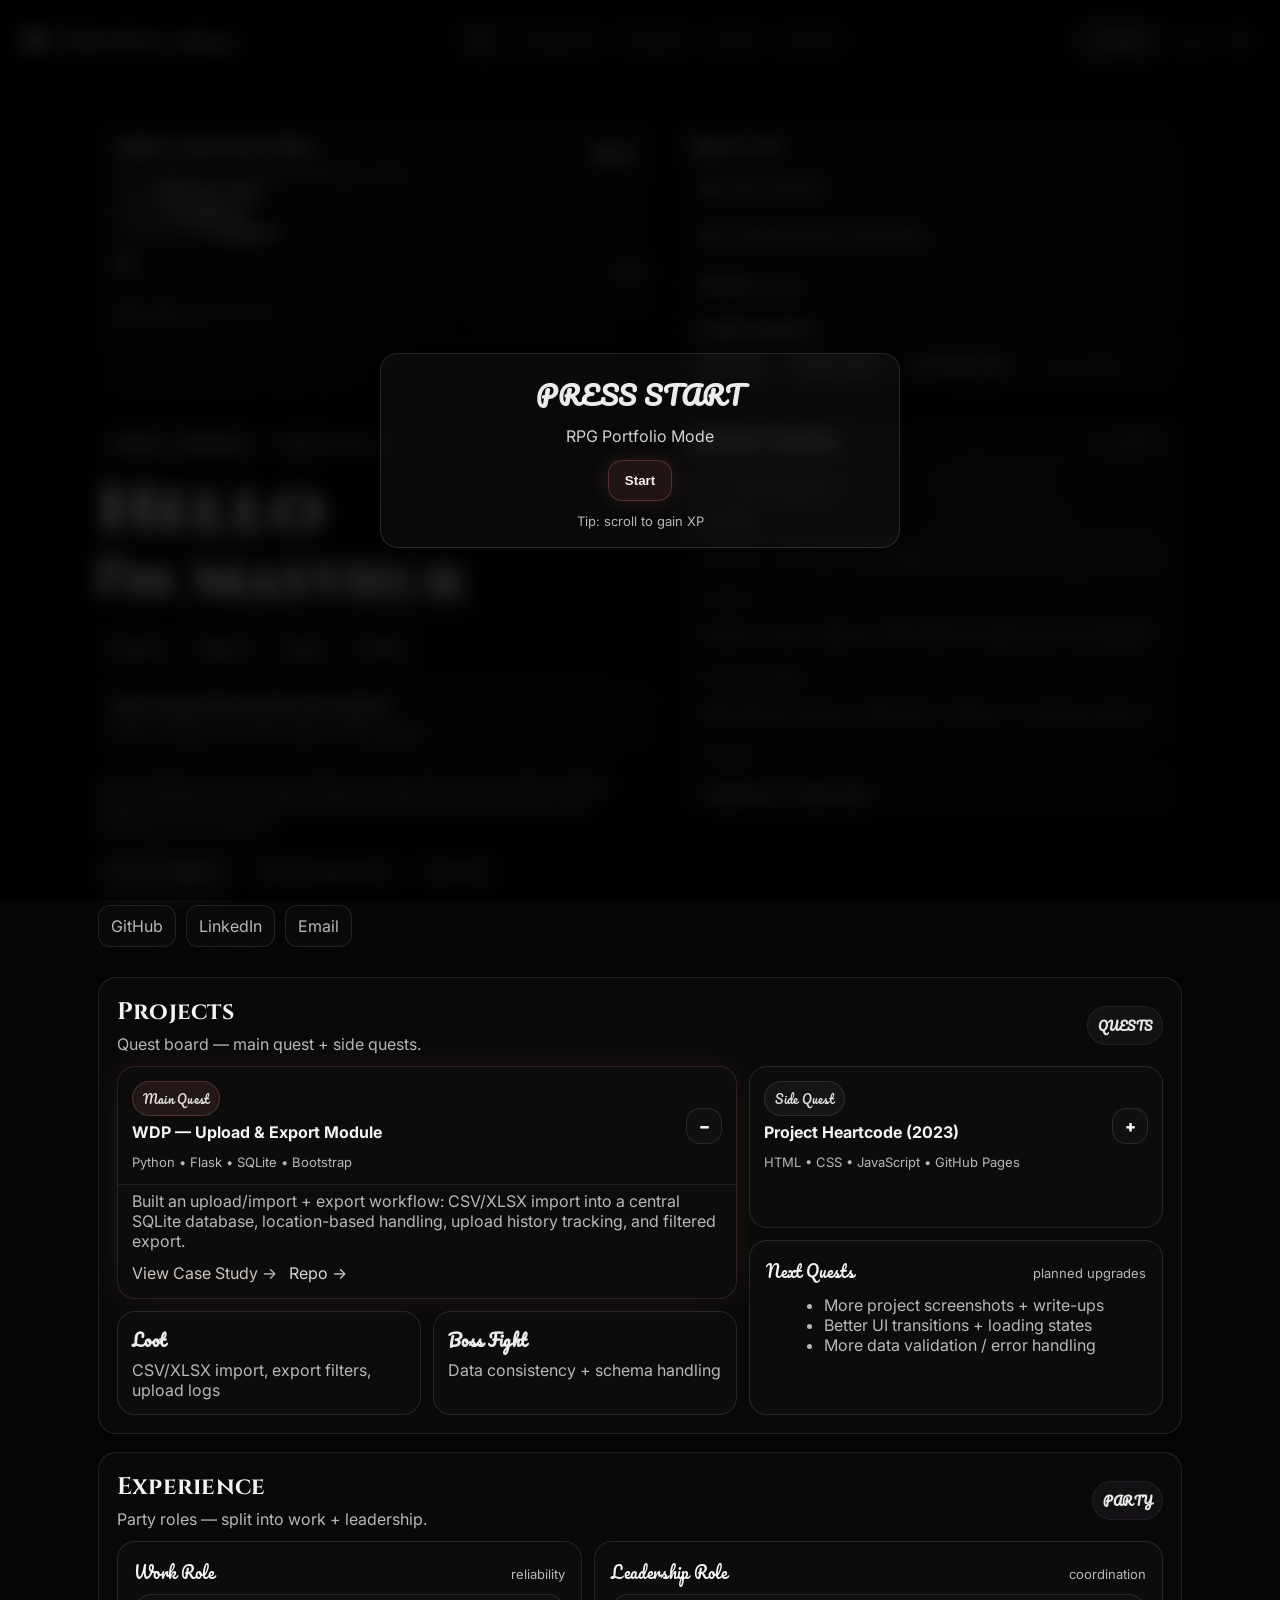
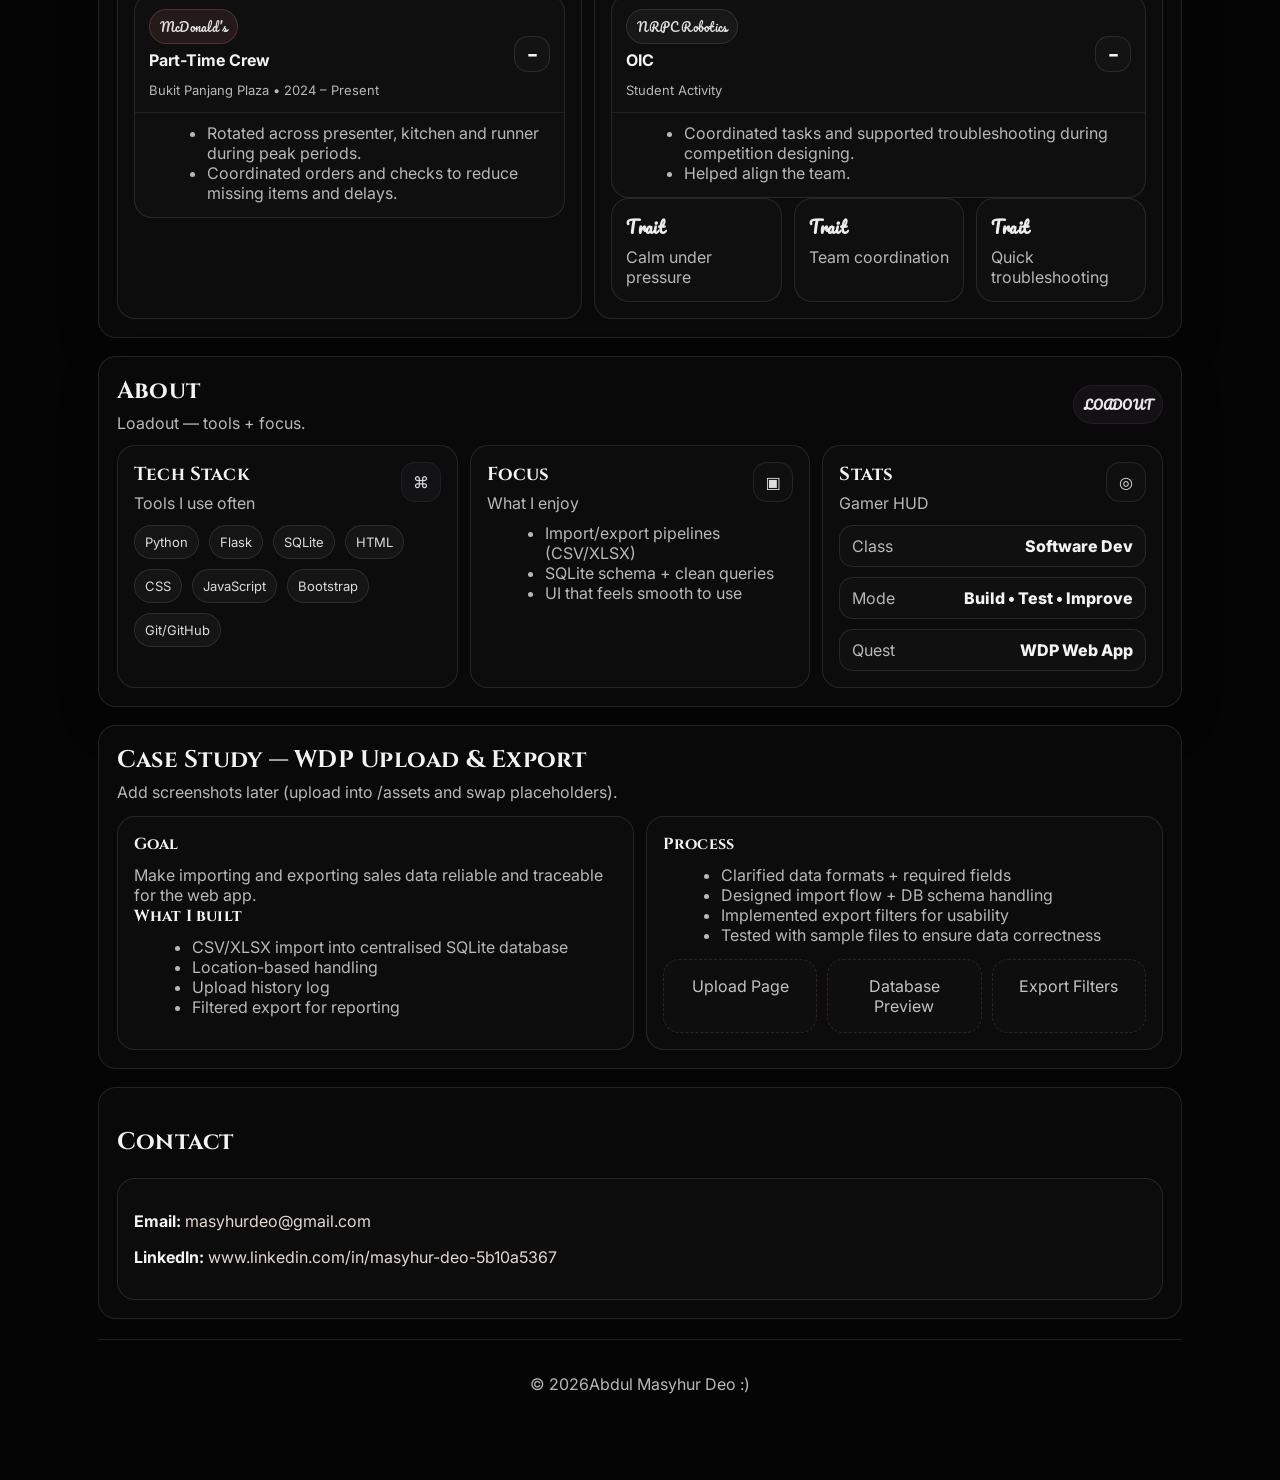
==== commit 161653c6: "yes" ====
--- a/index.html
+++ b/index.html
@@ -295,8 +295,8 @@
               </summary>
               <div class="acc-body">
                 <ul class="list">
-                  <li>Rotated across cashier, kitchen, runner, and McCafé stations during peak periods.</li>
-                  <li>Coordinated handovers and checks to reduce missing items and delays.</li>
+                  <li>Rotated across presenter, kitchen and runner during peak periods.</li>
+                  <li>Coordinated orders and checks to reduce missing items and delays.</li>
                 </ul>
               </div>
             </details>
@@ -320,8 +320,8 @@
               </summary>
               <div class="acc-body">
                 <ul class="list">
-                  <li>Coordinated tasks and supported troubleshooting during robot build and testing.</li>
-                  <li>Helped align the team and track progress during key milestones.</li>
+                  <li>Coordinated tasks and supported troubleshooting during competition designing.</li>
+                  <li>Helped align the team.</li>
                 </ul>
               </div>
             </details>
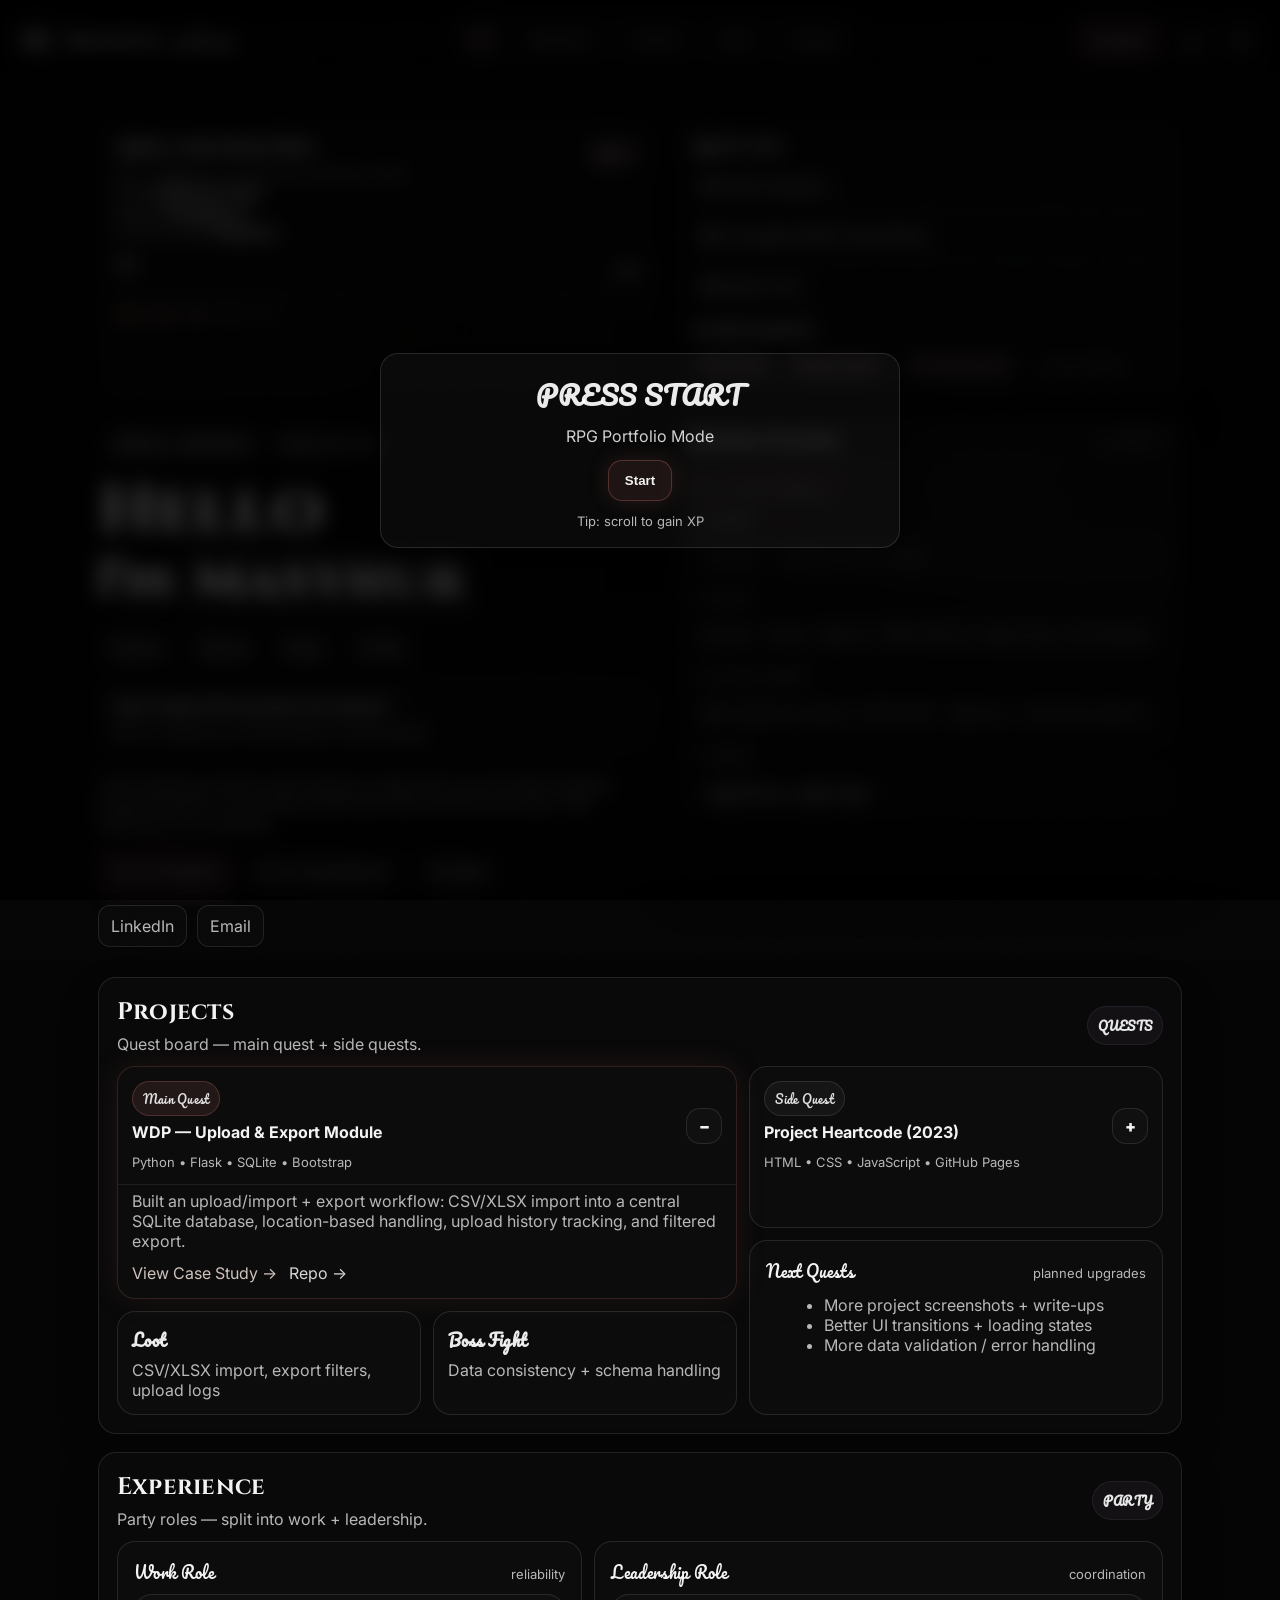
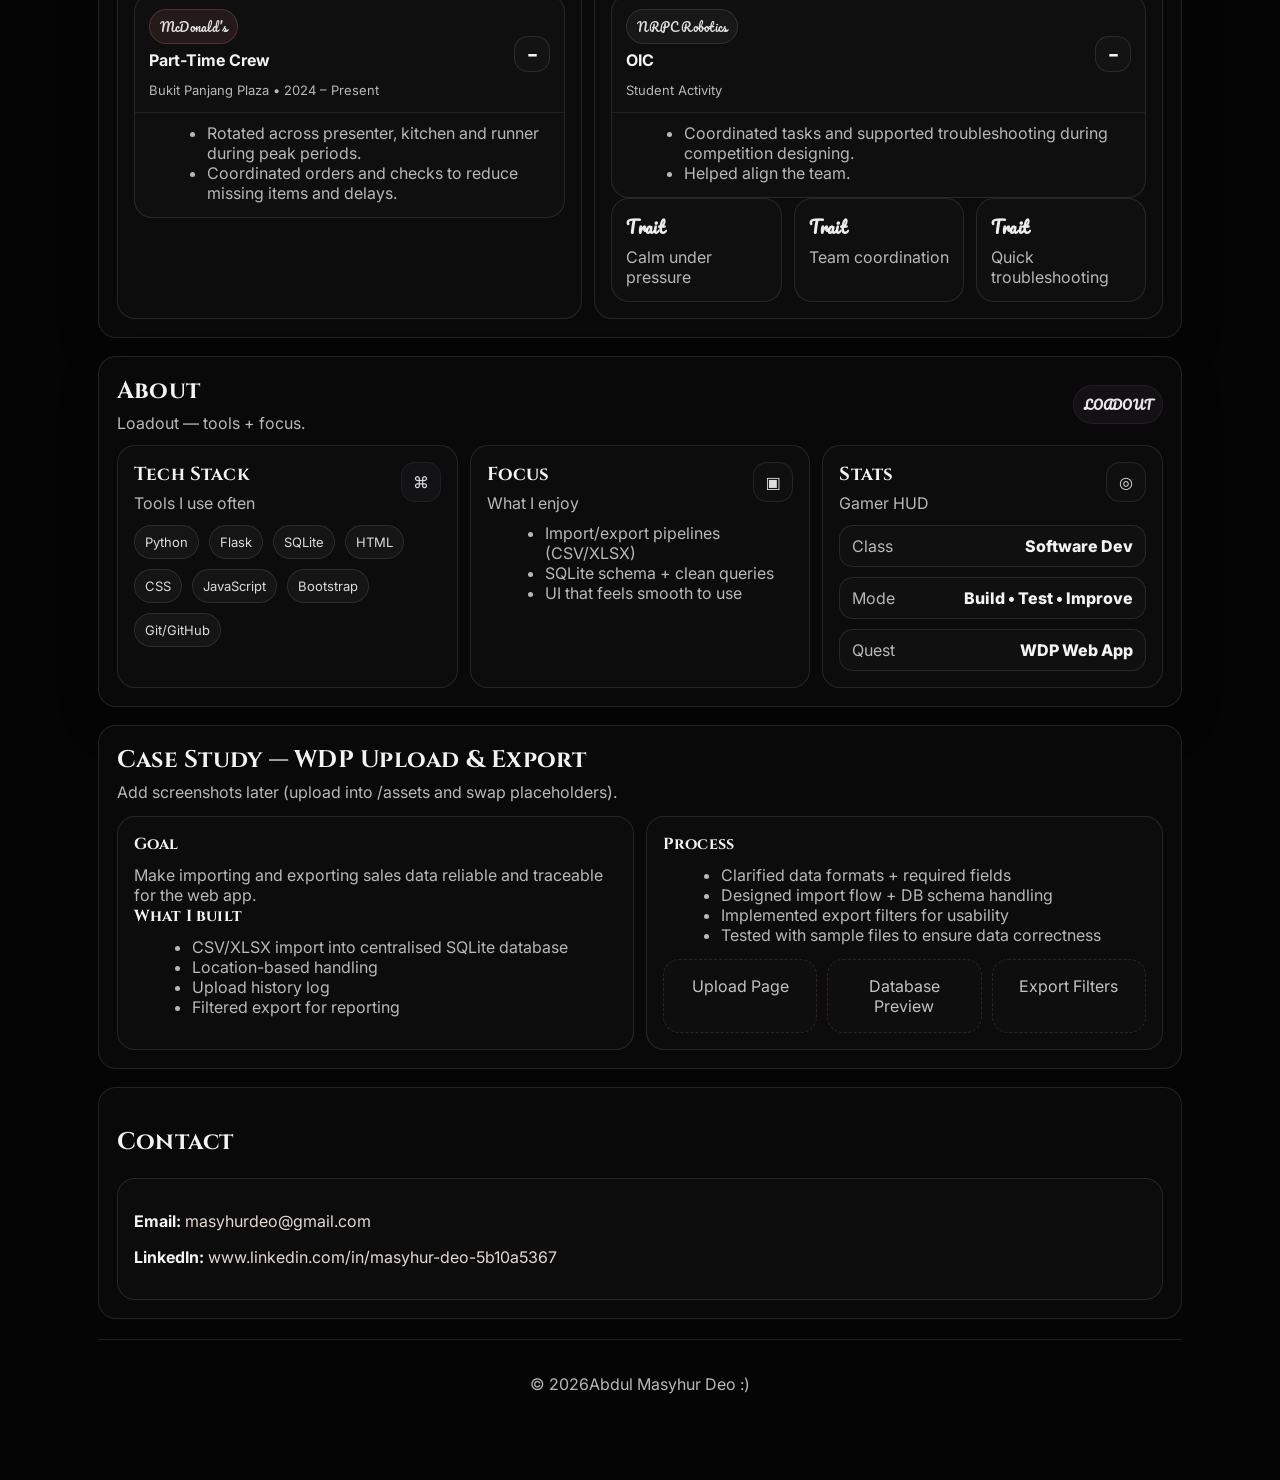
==== commit c50a41ca: "yes Updated social links in the footer to include specific LinkedIn and Email addresses." ====
--- a/index.html
+++ b/index.html
@@ -149,9 +149,8 @@
         </div>
 
         <div class="social reveal">
-          <a class="sbtn" href="[GITHUB_LINK]" target="_blank" rel="noreferrer">GitHub</a>
-          <a class="sbtn" href="[LINKEDIN_LINK]" target="_blank" rel="noreferrer">LinkedIn</a>
-          <a class="sbtn" href="mailto:[YOUR_EMAIL]">Email</a>
+          <a class="sbtn" href=www.linkedin.com/in/masyhur-deo-5b10a5367 target="_blank" rel="noreferrer">LinkedIn</a>
+          <a class="sbtn" href=masyhurdeo@gmail.com>Email</a>
         </div>
       </div>
 
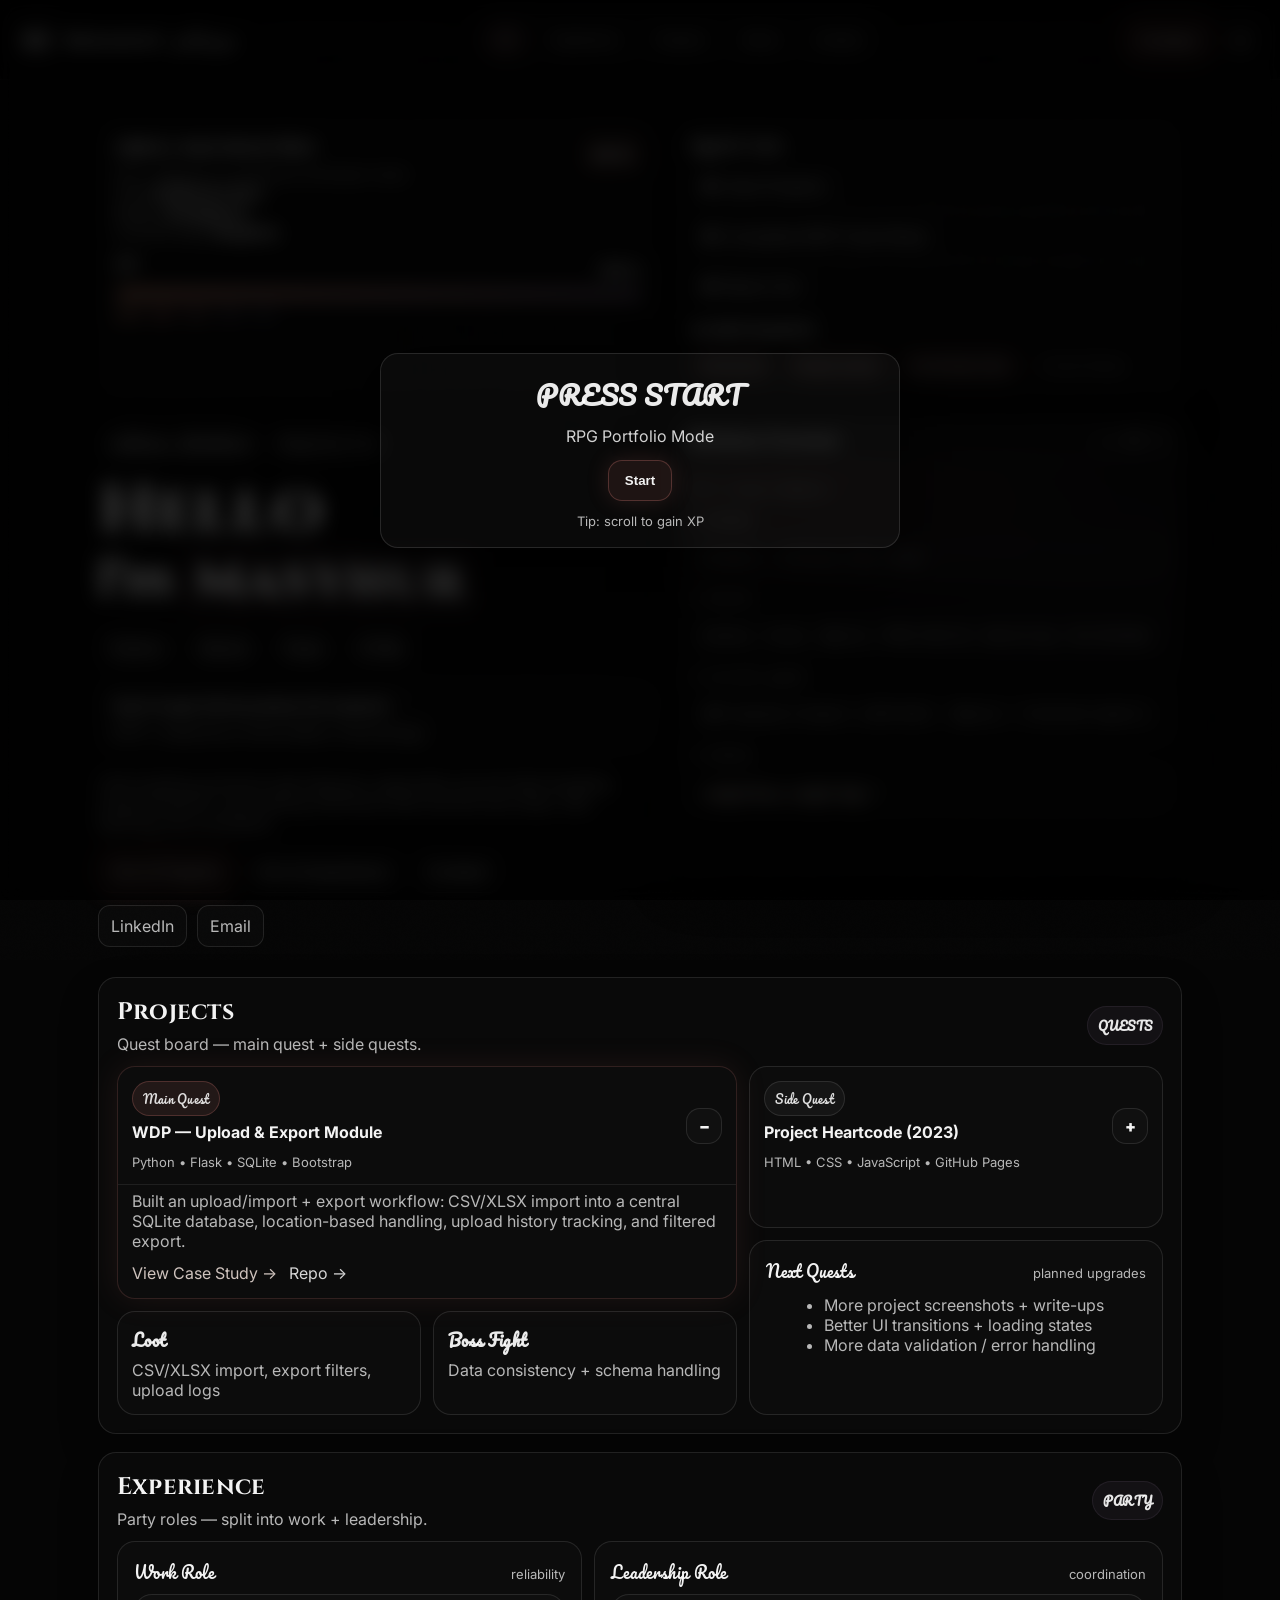
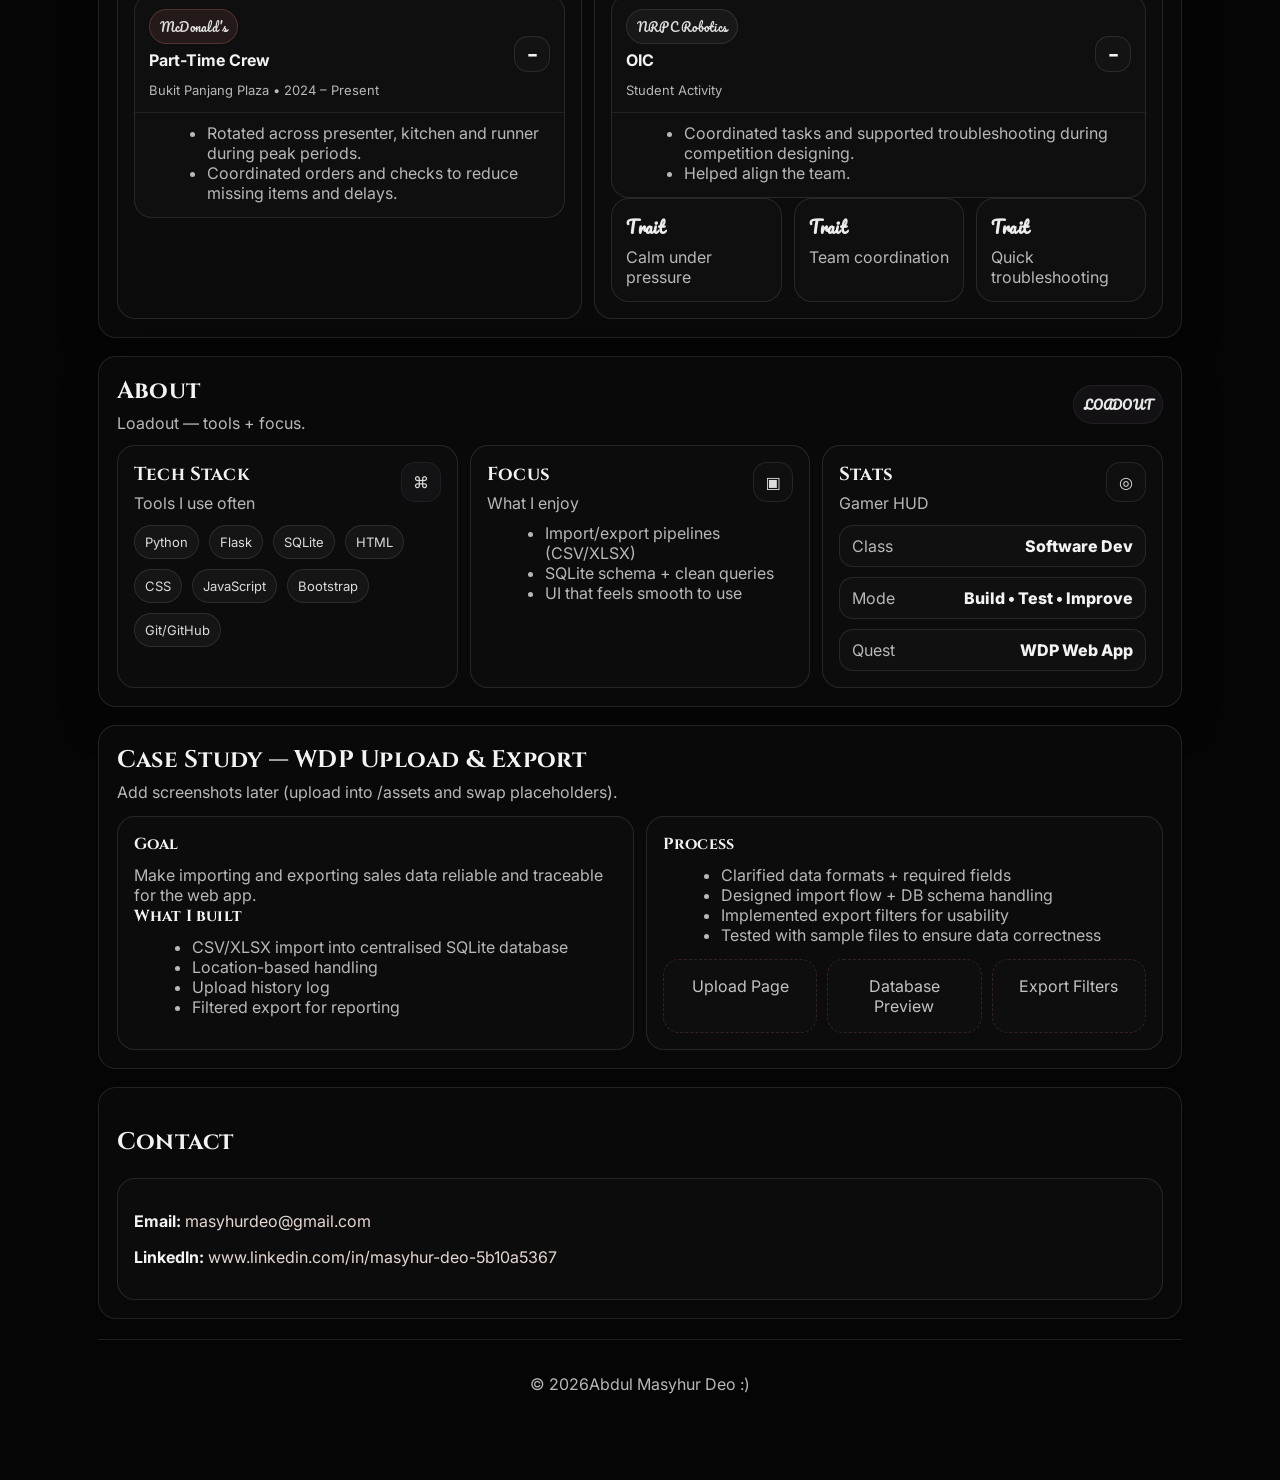
==== commit 1eff7547: "yes Removed unnecessary comments and updated links for email and LinkedIn." ====
--- a/index.html
+++ b/index.html
@@ -5,7 +5,6 @@
   <meta name="viewport" content="width=device-width,initial-scale=1" />
   <title>Abdul Masyhur Deo | Software Develop</title>
 
-  <!-- Fonts -->
   <link rel="preconnect" href="https://fonts.googleapis.com">
   <link rel="preconnect" href="https://fonts.gstatic.com" crossorigin>
   <link href="https://fonts.googleapis.com/css2?family=Cinzel:wght@600;700;800&family=Uncial+Antiqua&family=Pacifico&family=Inter:wght@400;500;600;700;800&display=swap" rel="stylesheet">
@@ -13,7 +12,6 @@
   <link rel="stylesheet" href="style.css" />
 </head>
 <body>
-  <!-- PRESS START OVERLAY -->
   <div class="start-overlay" id="startOverlay">
     <div class="start-card">
       <div class="start-title magic">PRESS START</div>
@@ -23,11 +21,9 @@
     </div>
   </div>
 
-  <!-- Background -->
   <div class="bg-grid" aria-hidden="true"></div>
   <div class="bg-noise" aria-hidden="true"></div>
 
-  <!-- Top bar -->
   <header class="topbar" id="topbar">
     <div class="brand">
       <div class="mark">ND</div>
@@ -45,9 +41,6 @@
 
     <div class="actions">
       <a class="pill accent" href="#contact">Contact</a>
-      <a class="iconbtn" href="[GITHUB_LINK]" target="_blank" rel="noreferrer" aria-label="GitHub">
-        <span class="icon">⌂</span>
-      </a>
       <button class="iconbtn" id="themeBtn" aria-label="Toggle theme">
         <span class="icon">◐</span>
       </button>
@@ -55,7 +48,6 @@
   </header>
 
   <main class="wrap" id="all">
-    <!-- HUD -->
     <section class="hudbar reveal" id="hudbar">
       <div class="playercard tilt">
         <div class="pc-top">
@@ -81,7 +73,6 @@
             <div class="xpfill" id="xpFill"></div>
           </div>
 
-          <!-- Heart palette bar -->
           <div class="hearts" aria-hidden="true">
             <span class="heart h1"></span>
             <span class="heart h2"></span>
@@ -112,7 +103,6 @@
       </div>
     </section>
 
-    <!-- HERO -->
     <section class="hero">
       <div class="hero-left">
         <div class="chipline reveal">
@@ -149,12 +139,11 @@
         </div>
 
         <div class="social reveal">
-          <a class="sbtn" href=www.linkedin.com/in/masyhur-deo-5b10a5367 target="_blank" rel="noreferrer">LinkedIn</a>
-          <a class="sbtn" href=masyhurdeo@gmail.com>Email</a>
-        </div>
-      </div>
-
-      <!-- Windows Terminal Panel -->
+          <a class="sbtn" href="https://www.linkedin.com/in/masyhur-deo-5b10a5367" target="_blank" rel="noreferrer">LinkedIn</a>
+          <a class="sbtn" href="mailto:masyhurdeo@gmail.com">Email</a>
+        </div>
+      </div>
+
       <div class="hero-right reveal">
         <div class="winpanel tilt">
           <div class="winbar">
@@ -182,7 +171,6 @@
       </div>
     </section>
 
-    <!-- PROJECTS (varied columns layout) -->
     <section id="projects" class="sectionblock reveal">
       <div class="sectionhead">
         <div>
@@ -193,7 +181,6 @@
       </div>
 
       <div class="twoCol">
-        <!-- Left: Main Quest (bigger) -->
         <div class="colBig">
           <details class="accordion tilt featured" open>
             <summary>
@@ -228,7 +215,6 @@
           </div>
         </div>
 
-        <!-- Right: Side Quests (stacked) -->
         <div class="colSmall">
           <details class="accordion tilt">
             <summary>
@@ -266,7 +252,6 @@
       </div>
     </section>
 
-    <!-- EXPERIENCE (columns) -->
     <section id="experience" class="sectionblock reveal">
       <div class="sectionhead">
         <div>
@@ -344,7 +329,6 @@
       </div>
     </section>
 
-    <!-- ABOUT -->
     <section id="about" class="sectionblock reveal">
       <div class="sectionhead">
         <div>
@@ -407,7 +391,6 @@
       </div>
     </section>
 
-    <!-- WDP CASE STUDY -->
     <section id="wdp" class="case reveal">
       <div class="casehead">
         <h2 class="titlefont">Case Study — WDP Upload & Export</h2>
@@ -446,12 +429,11 @@
       </div>
     </section>
 
-    <!-- CONTACT -->
     <section id="contact" class="contact reveal">
       <h2 class="titlefont">Contact</h2>
       <div class="contactbox tilt">
-        <p><strong>Email:</strong> <a class="accentlink" href=masyhurdeo@gmail.com>masyhurdeo@gmail.com</a></p>
-        <p><strong>LinkedIn:</strong> <a class="accentlink" href=www.linkedin.com/in/masyhur-deo-5b10a5367 target="_blank" rel="noreferrer">www.linkedin.com/in/masyhur-deo-5b10a5367</a></p>
+        <p><strong>Email:</strong> <a class="accentlink" href="mailto:masyhurdeo@gmail.com">masyhurdeo@gmail.com</a></p>
+        <p><strong>LinkedIn:</strong> <a class="accentlink" href="https://www.linkedin.com/in/masyhur-deo-5b10a5367" target="_blank" rel="noreferrer">www.linkedin.com/in/masyhur-deo-5b10a5367</a></p>
       </div>
     </section>
 
@@ -463,7 +445,6 @@
   <script>
     document.getElementById("y").textContent = new Date().getFullYear();
 
-    // Press Start overlay
     const overlay = document.getElementById("startOverlay");
     const startBtn = document.getElementById("startBtn");
     if (overlay && startBtn){
@@ -473,7 +454,6 @@
       });
     }
 
-    // Scroll reveal
     const revealItems = document.querySelectorAll(".reveal");
     const io = new IntersectionObserver((entries) => {
       entries.forEach(e => {
@@ -485,13 +465,11 @@
     }, { threshold: 0.12 });
     revealItems.forEach(x => io.observe(x));
 
-    // topbar shadow on scroll
     const topbar = document.getElementById("topbar");
     window.addEventListener("scroll", () => {
       topbar.classList.toggle("scrolled", window.scrollY > 6);
     });
 
-    // Tabs scroll
     const tabs = document.querySelectorAll(".tab");
     tabs.forEach(t => t.addEventListener("click", () => {
       tabs.forEach(x => x.classList.remove("is-active"));
@@ -501,7 +479,6 @@
       if (el) el.scrollIntoView({behavior:"smooth", block:"start"});
     }));
 
-    // Quest log click navigation
     document.querySelectorAll(".ql-item").forEach(item => {
       item.addEventListener("click", () => {
         const target = item.getAttribute("data-go");
@@ -510,7 +487,6 @@
       });
     });
 
-    // Hover tilt
     const tilts = document.querySelectorAll(".tilt");
     tilts.forEach(el => {
       el.addEventListener("mousemove", (e) => {
@@ -522,17 +498,18 @@
       el.addEventListener("mouseleave", () => { el.style.transform = ""; });
     });
 
-    // Theme toggle
     const themeBtn = document.getElementById("themeBtn");
     themeBtn.addEventListener("click", () => {
       document.documentElement.classList.toggle("lightish");
     });
 
-    // XP + Level + Achievements
     const xpFill = document.getElementById("xpFill");
     const xpPct = document.getElementById("xpPct");
     const levelEl = document.getElementById("level");
     const questText = document.getElementById("questText");
+
+    let maxPct = 0;
+    let leveledUp = false;
 
     function unlock(el){
       if (!el) return;
@@ -548,13 +525,21 @@
       const scrollTop = doc.scrollTop || document.body.scrollTop;
       const scrollHeight = doc.scrollHeight - doc.clientHeight;
       const progress = scrollHeight > 0 ? Math.min(1, Math.max(0, scrollTop / scrollHeight)) : 0;
-      const pct = Math.round(progress * 100);
-
-      if (xpFill) xpFill.style.width = pct + "%";
-      if (xpPct) xpPct.textContent = pct;
-
-      const level = Math.max(1, Math.min(6, Math.floor(pct / 20) + 1));
-      if (levelEl) levelEl.textContent = level;
+      const pctNow = Math.round(progress * 100);
+
+      if (pctNow > maxPct) maxPct = pctNow;
+      if (maxPct > 100) maxPct = 100;
+
+      if (xpFill) xpFill.style.width = maxPct + "%";
+      if (xpPct) xpPct.textContent = maxPct;
+
+      if (maxPct >= 100 && !leveledUp){
+        leveledUp = true;
+        if (levelEl) levelEl.textContent = "2";
+        if (levelEl) levelEl.animate([{transform:"scale(1)"},{transform:"scale(1.15)"},{transform:"scale(1)"}],{duration:320});
+      } else if (!leveledUp){
+        if (levelEl) levelEl.textContent = "1";
+      }
 
       const y = window.scrollY;
       const projects = document.getElementById("projects");
@@ -571,7 +556,7 @@
       const a3 = document.getElementById("ach3");
       const a4 = document.getElementById("ach4");
 
-      if (pct > 3) unlock(a1);
+      if (maxPct > 3) unlock(a1);
       if (projects && y + 150 >= projects.offsetTop) unlock(a2);
       if (wdp && y + 150 >= wdp.offsetTop) unlock(a3);
       if (contact && y + 150 >= contact.offsetTop) unlock(a4);
@@ -580,7 +565,6 @@
     window.addEventListener("scroll", updateXP, {passive:true});
     window.addEventListener("load", updateXP);
 
-    // Accordion icon flip
     document.querySelectorAll("details.accordion").forEach(d => {
       const icon = d.querySelector(".sum-icon");
       const sync = () => icon.textContent = d.open ? "−" : "+";
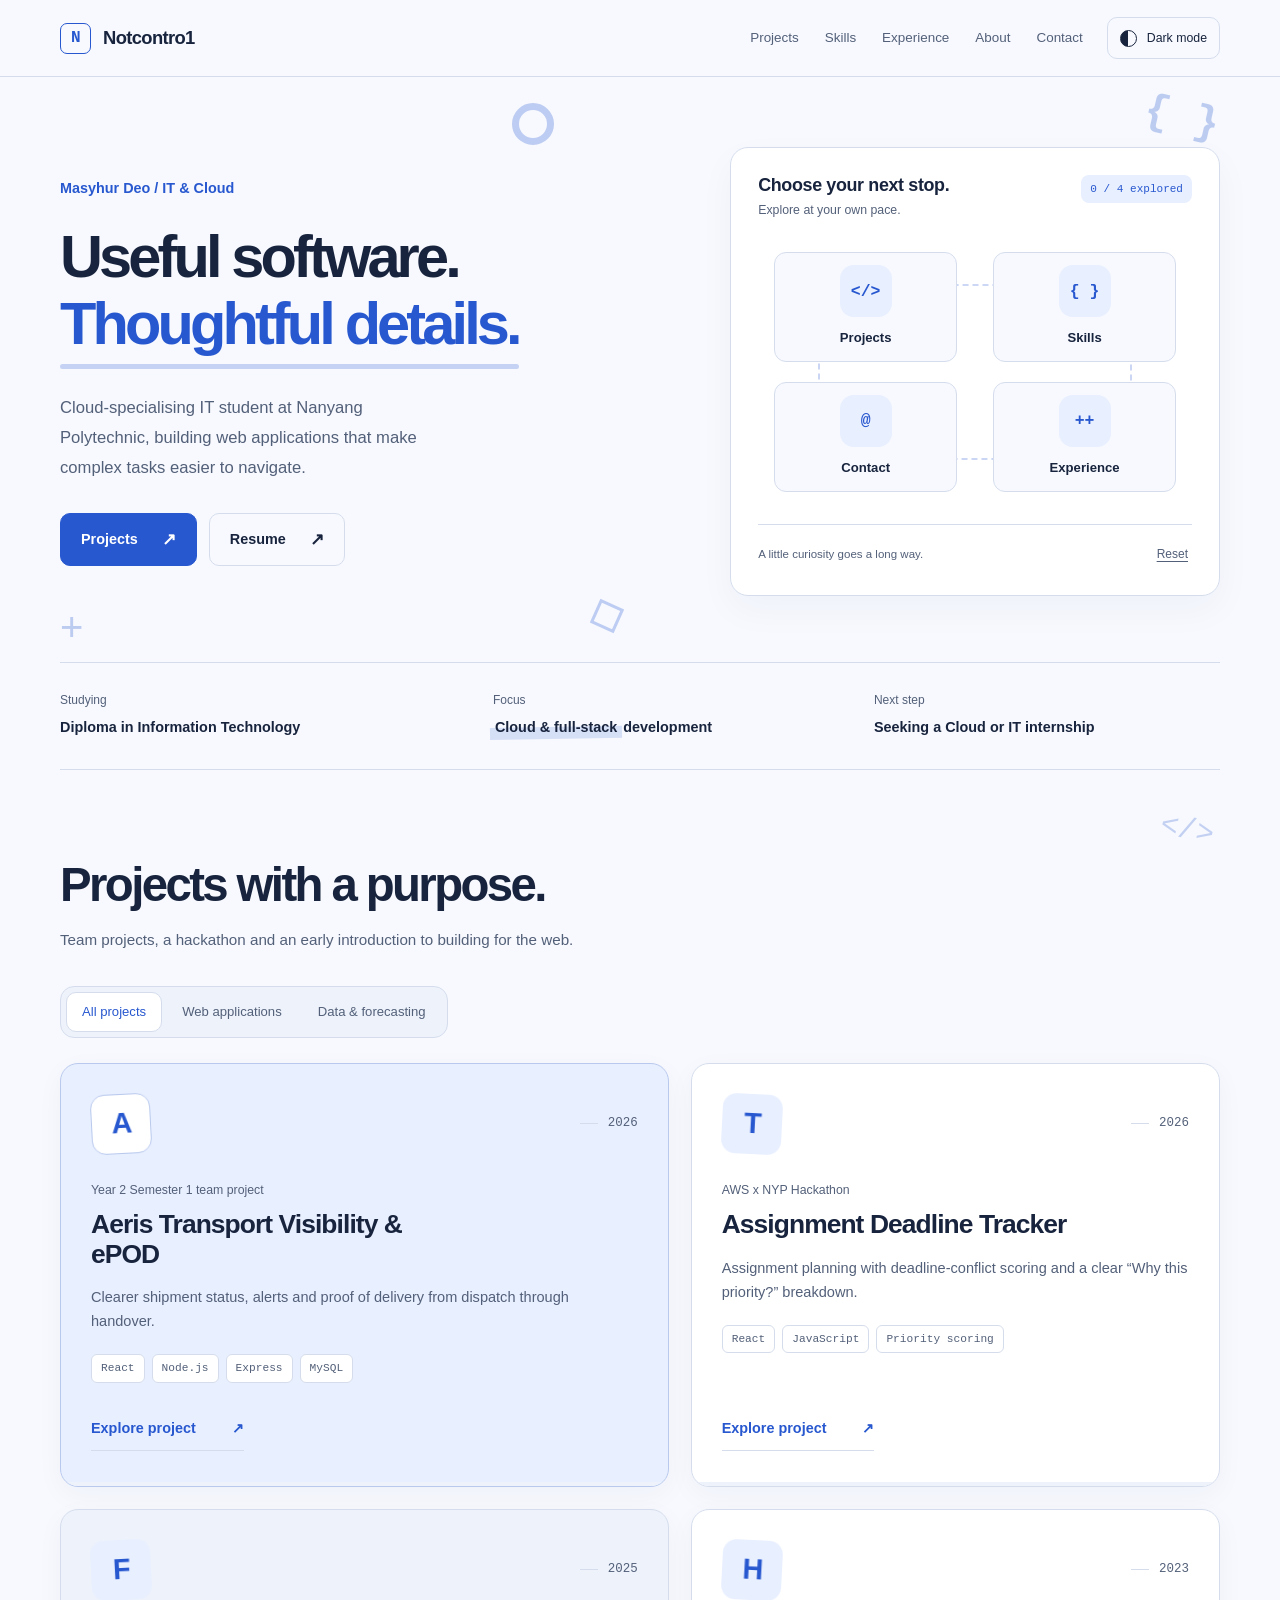
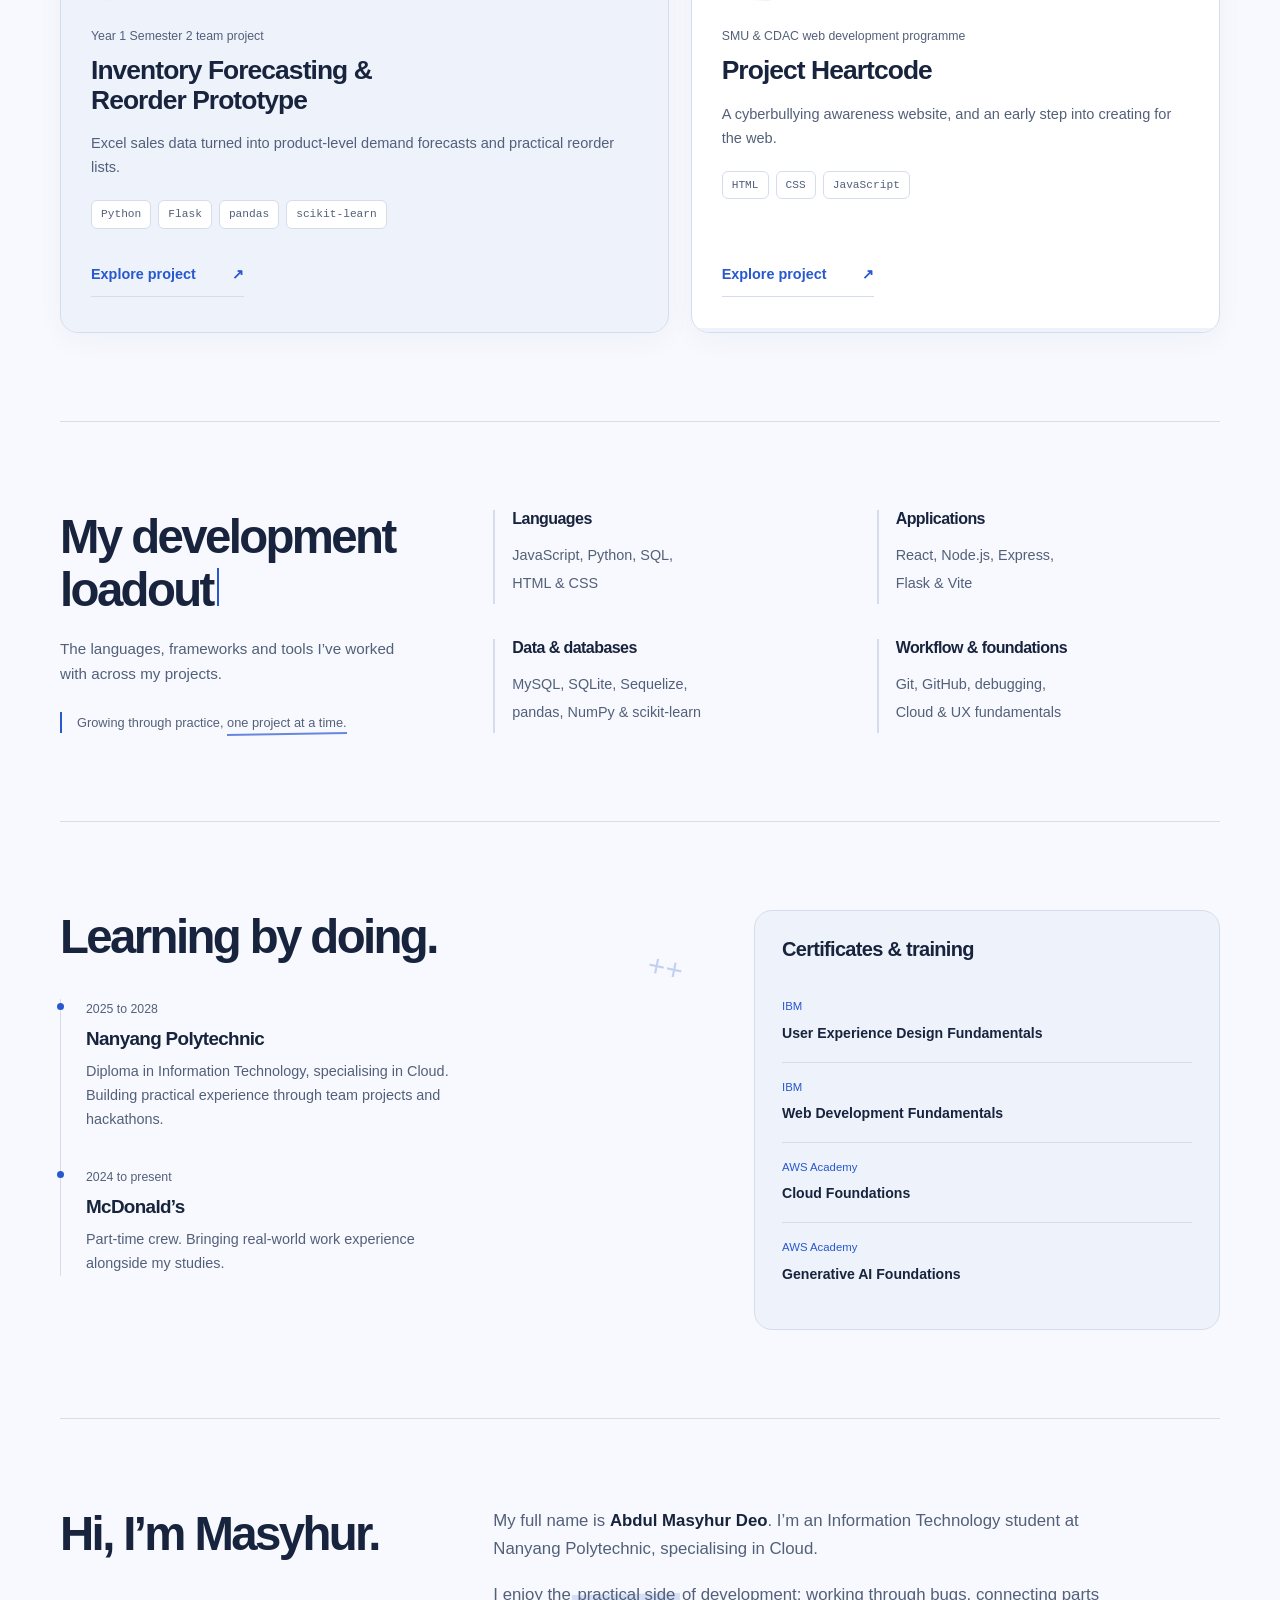
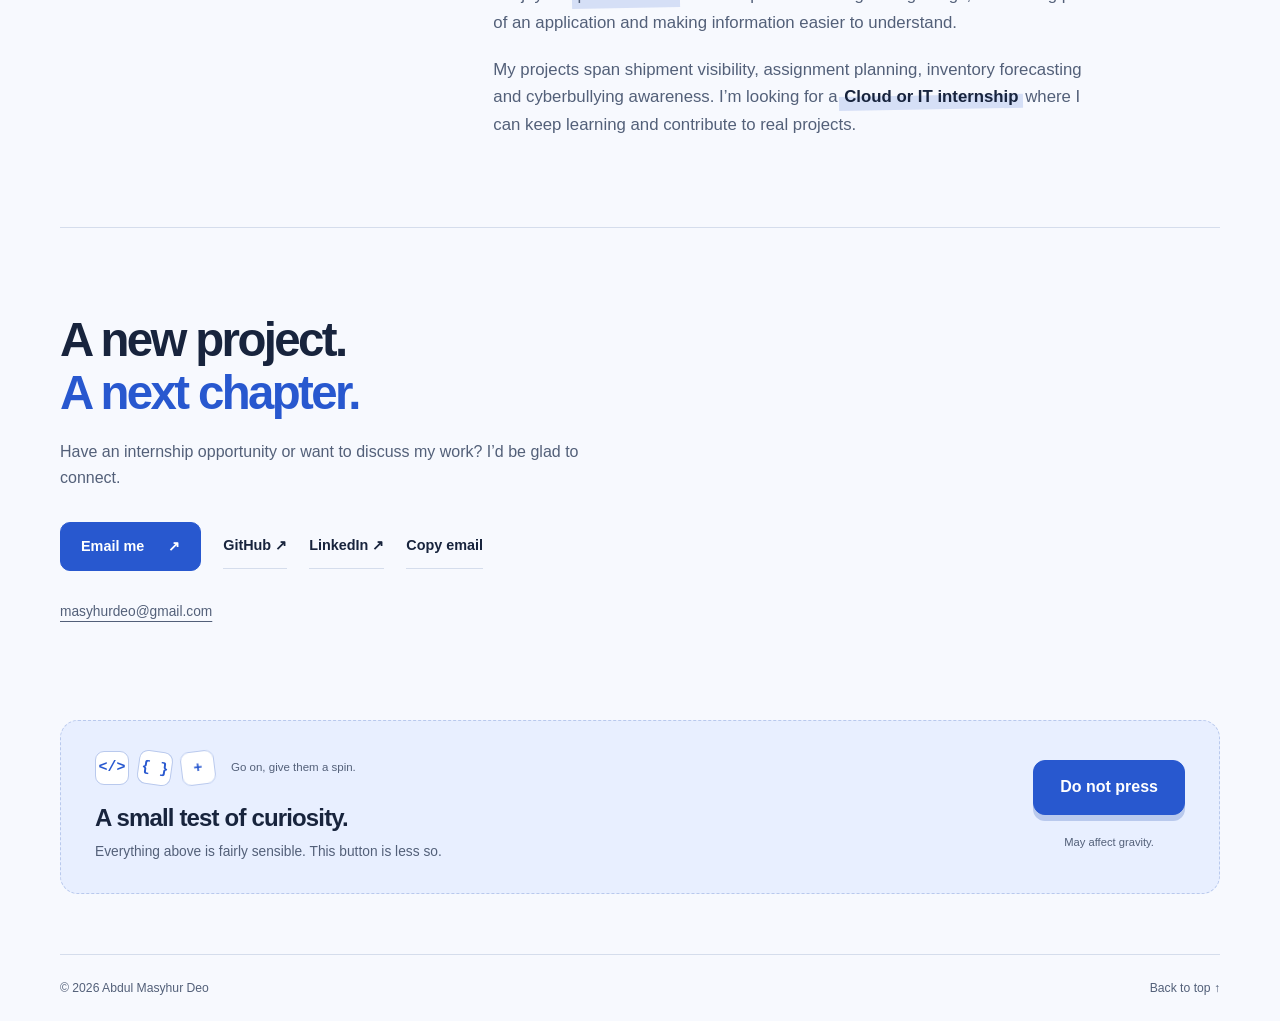
==== commit d1634b69: "Replace old portfolio with playful redesign Update resume-based projects, skills and experience. Def" ====
--- a/index.html
+++ b/index.html
@@ -1,576 +1,497 @@
 <!doctype html>
-<html lang="en">
+<html lang="en" data-theme="light">
 <head>
-  <meta charset="utf-8" />
-  <meta name="viewport" content="width=device-width,initial-scale=1" />
-  <title>Abdul Masyhur Deo | Software Develop</title>
-
-  <link rel="preconnect" href="https://fonts.googleapis.com">
-  <link rel="preconnect" href="https://fonts.gstatic.com" crossorigin>
-  <link href="https://fonts.googleapis.com/css2?family=Cinzel:wght@600;700;800&family=Uncial+Antiqua&family=Pacifico&family=Inter:wght@400;500;600;700;800&display=swap" rel="stylesheet">
-
-  <link rel="stylesheet" href="style.css" />
+  <meta charset="utf-8">
+  <meta name="viewport" content="width=device-width, initial-scale=1">
+  <meta name="description" content="Abdul Masyhur Deo, an Information Technology student at Nanyang Polytechnic specialising in Cloud. Full-stack, data and web projects.">
+  <meta name="theme-color" content="#f7f9fe">
+  <title>Masyhur Deo | IT &amp; Cloud Portfolio</title>
+  <script>
+    // A fresh visitor always starts in light mode. This new key retires
+    // earlier system-derived preferences; deliberate choices still persist.
+    try { document.documentElement.dataset.theme = localStorage.getItem('md-theme-v2') === 'dark' ? 'dark' : 'light'; }
+    catch { document.documentElement.dataset.theme = 'light'; }
+  </script>
+  <link rel="stylesheet" href="style.css">
 </head>
 <body>
-  <div class="start-overlay" id="startOverlay">
-    <div class="start-card">
-      <div class="start-title magic">PRESS START</div>
-      <p class="start-sub">RPG Portfolio Mode</p>
-      <button class="start-btn" id="startBtn">Start</button>
-      <p class="start-hint muted">Tip: scroll to gain XP</p>
-    </div>
-  </div>
-
-  <div class="bg-grid" aria-hidden="true"></div>
-  <div class="bg-noise" aria-hidden="true"></div>
-
-  <header class="topbar" id="topbar">
-    <div class="brand">
-      <div class="mark">ND</div>
-      <span class="brandname">Notcontro1</span>
-      <span class="submark magic">guild page</span>
-    </div>
-
-    <div class="tabs" role="tablist" aria-label="Portfolio sections">
-      <button class="tab is-active" data-go="#all" role="tab" aria-selected="true">All</button>
-      <button class="tab" data-go="#experience" role="tab">Experience</button>
-      <button class="tab" data-go="#projects" role="tab">Projects</button>
-      <button class="tab" data-go="#about" role="tab">About</button>
-      <button class="tab" data-go="#contact" role="tab">Contact</button>
-    </div>
-
-    <div class="actions">
-      <a class="pill accent" href="#contact">Contact</a>
-      <button class="iconbtn" id="themeBtn" aria-label="Toggle theme">
-        <span class="icon">◐</span>
-      </button>
+  <a class="skip" href="#main">Skip to content</a>
+  <header>
+    <div class="wrap header-inner">
+      <a class="brand" href="#home" aria-label="Notcontro1, back to home"><span class="brand-mark" aria-hidden="true">N</span>Notcontro1<span class="sr-only">, Masyhur Deo</span></a>
+      <nav id="navigation" aria-label="Main navigation"><a href="#projects">Projects</a><a href="#skills">Skills</a><a href="#experience">Experience</a><a href="#about">About</a><a href="#contact">Contact</a></nav>
+      <button class="icon-button theme-control" id="theme-toggle" type="button" aria-label="Switch colour theme" title="Switch colour theme"><span class="theme-symbol" aria-hidden="true"></span><span class="theme-label" aria-hidden="true">Dark mode</span></button>
+      <button class="icon-button menu-button" id="menu-toggle" type="button" aria-expanded="false" aria-controls="navigation">Menu</button>
     </div>
   </header>
-
-  <main class="wrap" id="all">
-    <section class="hudbar reveal" id="hudbar">
-      <div class="playercard tilt">
-        <div class="pc-top">
-          <div>
-            <div class="pc-name titlefont">Abdul Masyhur Deo</div>
-            <div class="pc-sub muted">NYP • Diploma in IT (Software Developer track)</div>
-          </div>
-          <span class="rank">LV <span id="level">1</span></span>
+  <main id="main">
+    <section class="wrap hero" id="home" aria-labelledby="hero-title">
+      <div class="ambient" aria-hidden="true"><span class="ambient-shape ambient-ring"></span><span class="ambient-shape ambient-diamond"></span><span class="ambient-shape ambient-brace">{ }</span><span class="ambient-shape ambient-plus">+</span></div>
+      <div class="hero-copy">
+        <div class="hero-intro">Masyhur Deo / IT &amp; Cloud</div>
+        <h1 id="hero-title">Useful software.<span>Thoughtful details.</span></h1>
+        <p>Cloud-specialising IT student at Nanyang Polytechnic, building web applications that make complex tasks easier to navigate.</p>
+        <div class="hero-actions"><a class="button primary" href="#projects">Projects <span class="arrow" aria-hidden="true">↗</span></a><button class="button" type="button" id="resume-open">Resume <span class="arrow" aria-hidden="true">↗</span></button></div>
+      </div>
+      <aside class="route" aria-labelledby="route-title">
+        <div class="route-heading"><div><h2 id="route-title">Choose your next stop.</h2><p>Explore at your own pace.</p></div><span class="route-count mono" id="route-count">0 / 4 explored</span></div>
+        <div class="route-map" aria-label="Portfolio exploration map">
+          <a class="map-stop" href="#projects" data-stop="projects" style="--i:0"><span class="stop-icon" aria-hidden="true">&lt;/&gt;</span><span>Projects</span></a>
+          <a class="map-stop" href="#skills" data-stop="skills" style="--i:1"><span class="stop-icon" aria-hidden="true">{ }</span><span>Skills</span></a>
+          <a class="map-stop" href="#experience" data-stop="experience" style="--i:2"><span class="stop-icon" aria-hidden="true">++</span><span>Experience</span></a>
+          <a class="map-stop" href="#contact" data-stop="contact" style="--i:3"><span class="stop-icon" aria-hidden="true">@</span><span>Contact</span></a>
         </div>
-
-        <div class="pc-stats">
-          <div class="statline"><span class="label">Class</span><span class="value">Software Dev</span></div>
-          <div class="statline"><span class="label">Region</span><span class="value">Singapore</span></div>
-          <div class="statline"><span class="label">Current Quest</span><span class="value" id="questText">Explore Projects</span></div>
-        </div>
-
-        <div class="xp">
-          <div class="xp-label">
-            <span class="titlefont">XP</span>
-            <span class="muted"><span id="xpPct">0</span>%</span>
-          </div>
-          <div class="xpbar">
-            <div class="xpfill" id="xpFill"></div>
-          </div>
-
-          <div class="hearts" aria-hidden="true">
-            <span class="heart h1"></span>
-            <span class="heart h2"></span>
-            <span class="heart h3"></span>
-            <span class="heart h4"></span>
-            <span class="heart h5"></span>
-          </div>
-        </div>
-      </div>
-
-      <div class="questlog tilt">
-        <div class="ql-title titlefont">Quest Log</div>
-        <ul class="ql-list">
-          <li class="ql-item" data-go="#projects">▶ View Projects</li>
-          <li class="ql-item" data-go="#wdp">▶ Complete WDP Case Study</li>
-          <li class="ql-item" data-go="#contact">▶ Reach Out</li>
-        </ul>
-
-        <div class="achievements">
-          <div class="ach-title titlefont">Achievements</div>
-          <div class="ach-grid">
-            <span class="ach locked" id="ach1">First Scroll</span>
-            <span class="ach locked" id="ach2">Project Hunter</span>
-            <span class="ach locked" id="ach3">Case Study Clear</span>
-            <span class="ach locked" id="ach4">Contact Ready</span>
-          </div>
-        </div>
+        <div class="route-footer"><span id="route-message">A little curiosity goes a long way.</span><button id="reset-progress" type="button" aria-label="Reset exploration progress">Reset</button></div>
+      </aside>
+    </section>
+    <div class="wrap intro-strip" aria-label="At a glance"><div><span>Studying</span><strong>Diploma in Information Technology</strong></div><div><span>Focus</span><strong><mark class="scroll-highlight">Cloud &amp; full-stack</mark> development</strong></div><div><span>Next step</span><strong>Seeking a Cloud or IT internship</strong></div></div>
+    <section class="wrap content-section" id="projects" data-explore aria-labelledby="projects-title">
+      <span class="section-object" aria-hidden="true">&lt;/&gt;</span><div class="section-heading reveal"><h2 id="projects-title" data-typewriter>Projects with a purpose.</h2><p>Team projects, a hackathon and an early introduction to building for the web.</p></div>
+      <div class="filter-bar" role="group" aria-label="Filter projects"><span class="filter-indicator" aria-hidden="true"></span><button class="filter-button" type="button" data-filter="all" aria-pressed="true">All projects</button><button class="filter-button" type="button" data-filter="web" aria-pressed="false">Web applications</button><button class="filter-button" type="button" data-filter="data" aria-pressed="false">Data &amp; forecasting</button></div>
+      <p class="sr-only" id="filter-status" role="status" aria-live="polite"></p>
+      <div class="projects-grid">
+        <article class="project reveal" data-category="web" data-id="aeris"><div class="project-top"><span class="project-mark" aria-hidden="true">A</span><span class="mono project-year project-index">2026</span></div><div class="project-role">Year 2 Semester 1 team project</div><h3>Aeris Transport Visibility &amp; ePOD</h3><p>Clearer shipment status, alerts and proof of delivery from dispatch through handover.</p><ul class="tags" aria-label="Technologies"><li>React</li><li>Node.js</li><li>Express</li><li>MySQL</li></ul><button class="text-link" type="button" data-project="aeris" aria-haspopup="dialog">Explore project <span aria-hidden="true">↗</span></button></article>
+        <article class="project reveal" data-category="web" data-id="tracker"><div class="project-top"><span class="project-mark" aria-hidden="true">T</span><span class="mono project-year project-index">2026</span></div><div class="project-role">AWS x NYP Hackathon</div><h3>Assignment Deadline Tracker</h3><p>Assignment planning with deadline-conflict scoring and a clear “Why this priority?” breakdown.</p><ul class="tags" aria-label="Technologies"><li>React</li><li>JavaScript</li><li>Priority scoring</li></ul><button class="text-link" type="button" data-project="tracker" aria-haspopup="dialog">Explore project <span aria-hidden="true">↗</span></button></article>
+        <article class="project reveal" data-category="data" data-id="inventory"><div class="project-top"><span class="project-mark" aria-hidden="true">F</span><span class="mono project-year project-index">2025</span></div><div class="project-role">Year 1 Semester 2 team project</div><h3>Inventory Forecasting &amp; Reorder Prototype</h3><p>Excel sales data turned into product-level demand forecasts and practical reorder lists.</p><ul class="tags" aria-label="Technologies"><li>Python</li><li>Flask</li><li>pandas</li><li>scikit-learn</li></ul><button class="text-link" type="button" data-project="inventory" aria-haspopup="dialog">Explore project <span aria-hidden="true">↗</span></button></article>
+        <article class="project reveal" data-category="web" data-id="heartcode"><div class="project-top"><span class="project-mark" aria-hidden="true">H</span><span class="mono project-year project-index">2023</span></div><div class="project-role">SMU &amp; CDAC web development programme</div><h3>Project Heartcode</h3><p>A cyberbullying awareness website, and an early step into creating for the web.</p><ul class="tags" aria-label="Technologies"><li>HTML</li><li>CSS</li><li>JavaScript</li></ul><button class="text-link" type="button" data-project="heartcode" aria-haspopup="dialog">Explore project <span aria-hidden="true">↗</span></button></article>
       </div>
     </section>
-
-    <section class="hero">
-      <div class="hero-left">
-        <div class="chipline reveal">
-          <span class="chip small accentchip magic">welcome, adventurer</span>
-          <span class="chip small softchip">Beginner Dev</span>
+    <section class="wrap content-section" id="skills" data-explore aria-labelledby="skills-title">
+      <div class="skills-layout"><div class="skills-intro reveal"><h2 id="skills-title" data-typewriter>My development loadout.</h2><p>The languages, frameworks and tools I’ve worked with across my projects.</p><div class="skills-note">Growing through practice, <span class="draw-underline">one project at a time.</span></div></div><div class="skills-groups"><div class="skill-group reveal"><h3>Languages</h3><p>JavaScript, Python, SQL,<br>HTML &amp; CSS</p></div><div class="skill-group reveal"><h3>Applications</h3><p>React, Node.js, Express,<br>Flask &amp; Vite</p></div><div class="skill-group reveal"><h3>Data &amp; databases</h3><p>MySQL, SQLite, Sequelize,<br>pandas, NumPy &amp; scikit-learn</p></div><div class="skill-group reveal"><h3>Workflow &amp; foundations</h3><p>Git, GitHub, debugging,<br>Cloud &amp; UX fundamentals</p></div></div></div>
+    </section>
+    <section class="wrap content-section" id="experience" data-explore aria-labelledby="experience-title">
+      <div class="experience-layout"><div class="reveal"><span class="section-object" aria-hidden="true">++</span><h2 id="experience-title">Learning by doing.</h2><div class="timeline"><article class="timeline-item"><time>2025 to 2028</time><h3>Nanyang Polytechnic</h3><p>Diploma in Information Technology, specialising in Cloud. Building practical experience through team projects and hackathons.</p></article><article class="timeline-item"><time>2024 to present</time><h3>McDonald’s</h3><p>Part-time crew. Bringing real-world work experience alongside my studies.</p></article></div></div><aside class="training reveal" aria-labelledby="training-title"><h3 id="training-title">Certificates &amp; training</h3><ul class="training-list"><li><span>IBM</span><strong>User Experience Design Fundamentals</strong></li><li><span>IBM</span><strong>Web Development Fundamentals</strong></li><li><span>AWS Academy</span><strong>Cloud Foundations</strong></li><li><span>AWS Academy</span><strong>Generative AI Foundations</strong></li></ul></aside></div>
+    </section>
+    <section class="wrap content-section" id="about" aria-labelledby="about-title"><div class="about-layout"><h2 class="reveal" id="about-title" data-typewriter>Hi, I’m Masyhur.</h2><div class="about-copy reveal"><p>My full name is <strong>Abdul Masyhur Deo</strong>. I’m an Information Technology student at Nanyang Polytechnic, specialising in Cloud.</p><p>I enjoy the <mark class="scroll-highlight">practical side</mark> of development: working through bugs, connecting parts of an application and making information easier to understand.</p><p>My projects span shipment visibility, assignment planning, inventory forecasting and cyberbullying awareness. I’m looking for a <strong><mark class="scroll-highlight">Cloud or IT internship</mark></strong> where I can keep learning and contribute to real projects.</p></div></div></section>
+    <section class="wrap contact" id="contact" data-explore aria-labelledby="contact-title"><h2 class="reveal" id="contact-title">A new project.<br><span>A next chapter.</span></h2><p class="reveal">Have an internship opportunity or want to discuss my work? I’d be glad to connect.</p><div class="contact-actions reveal"><a class="button primary" href="mailto:masyhurdeo@gmail.com">Email me <span aria-hidden="true">↗</span></a><a class="text-link" href="https://github.com/masyhurdeo" target="_blank" rel="noopener noreferrer">GitHub <span aria-hidden="true">↗</span><span class="sr-only"> (opens in a new tab)</span></a><a class="text-link" href="https://www.linkedin.com/in/masyhur-deo-5b10a5367" target="_blank" rel="noopener noreferrer">LinkedIn <span aria-hidden="true">↗</span><span class="sr-only"> (opens in a new tab)</span></a><button class="text-link" type="button" id="copy-email">Copy email</button></div><a class="contact-email" href="mailto:masyhurdeo@gmail.com">masyhurdeo@gmail.com</a></section>
+    <section class="wrap mischief" aria-labelledby="mischief-title">
+      <div class="mischief-inner reveal">
+        <div>
+          <div class="toy-shelf" aria-label="A few things to play with">
+            <button class="toy" type="button" data-toy aria-label="Spin the code block" title="Give it a spin">&lt;/&gt;</button>
+            <button class="toy" type="button" data-toy aria-label="Spin the bracket block" title="Give it a spin">{ }</button>
+            <button class="toy" type="button" data-toy aria-label="Spin the plus block" title="Give it a spin">+</button>
+            <span class="toy-hint">Go on, give them a spin.</span>
+          </div>
+          <h2 id="mischief-title">A small test of curiosity.</h2>
+          <p>Everything above is fairly sensible. This button is less so.</p>
         </div>
-
-        <h1 class="reveal">
-          <span class="hello titlefont">Hello</span><br/>
-          <span class="im">I’m</span> <span class="name titlefont">Masyhur</span>
-        </h1>
-
-        <div class="float-tags reveal">
-          <span class="tag">Python</span>
-          <span class="tag">SQLite</span>
-          <span class="tag">Flask</span>
-          <span class="tag">HTML</span>
-        </div>
-
-        <div class="rolecard reveal">
-          <div class="role-title titlefont">Software Developer (Student)</div>
-          <div class="role-sub">NYP • Diploma in Information Technology</div>
-        </div>
-
-        <p class="desc reveal">
-          I like building practical web features, especially around data handling (import/export),
-          and making interfaces feel smooth and clean. Still learning, but consistent.
-        </p>
-
-        <div class="cta reveal">
-          <a class="btn primary" href="#projects">Go to Projects</a>
-          <a class="btn" href="#experience">Go to Experience</a>
-          <a class="btn" href="#contact">Contact</a>
-        </div>
-
-        <div class="social reveal">
-          <a class="sbtn" href="https://www.linkedin.com/in/masyhur-deo-5b10a5367" target="_blank" rel="noreferrer">LinkedIn</a>
-          <a class="sbtn" href="mailto:masyhurdeo@gmail.com">Email</a>
-        </div>
-      </div>
-
-      <div class="hero-right reveal">
-        <div class="winpanel tilt">
-          <div class="winbar">
-            <span class="winapp">Windows Terminal</span>
-            <span class="wincontrols" aria-hidden="true">— □ ✕</span>
-          </div>
-
-          <div class="terminal">
-            <div class="prompt muted">PS C:\Users\Abdul&gt;</div>
-            <div class="line"><span class="muted">#</span> whoami</div>
-            <div class="out">Student • Software Dev track</div>
-
-            <div class="line"><span class="muted">#</span> skills</div>
-            <div class="out">Python, Flask, SQLite, HTML/CSS/JS, Bootstrap, Git/GitHub</div>
-
-            <div class="line"><span class="muted">#</span> current_quest</div>
-            <div class="out">WDP Upload & Export (CSV/XLSX → SQLite + filtered export)</div>
-
-            <div class="line"><span class="muted">#</span> status</div>
-            <div class="out accenttext magic">ready to learn, ready to ship ✦</div>
-          </div>
-
-          <div class="winfade" aria-hidden="true"></div>
-        </div>
+        <div class="mischief-action"><button class="danger-button" id="do-not-press" type="button" aria-haspopup="dialog">Do not press</button><small>May affect gravity.</small></div>
       </div>
     </section>
 
-    <section id="projects" class="sectionblock reveal">
-      <div class="sectionhead">
-        <div>
-          <h2 class="titlefont">Projects</h2>
-          <p class="muted">Quest board — main quest + side quests.</p>
-        </div>
-        <span class="sectionchip magic">QUESTS</span>
-      </div>
-
-      <div class="twoCol">
-        <div class="colBig">
-          <details class="accordion tilt featured" open>
-            <summary>
-              <div class="sum-left">
-                <span class="badge2 accentbadge magic">Main Quest</span>
-                <strong>WDP — Upload & Export Module</strong>
-                <span class="muted smalltxt">Python • Flask • SQLite • Bootstrap</span>
-              </div>
-              <span class="sum-icon">+</span>
-            </summary>
-            <div class="acc-body">
-              <p class="muted">
-                Built an upload/import + export workflow: CSV/XLSX import into a central SQLite database,
-                location-based handling, upload history tracking, and filtered export.
-              </p>
-              <div class="acc-links">
-                <a class="link accentlink" href="#wdp">View Case Study →</a>
-                <a class="link" href="[WDP_REPO_LINK]" target="_blank" rel="noreferrer">Repo →</a>
-              </div>
-            </div>
-          </details>
-
-          <div class="miniGrid">
-            <div class="minicard tilt">
-              <div class="minititle magic">Loot</div>
-              <div class="muted">CSV/XLSX import, export filters, upload logs</div>
-            </div>
-            <div class="minicard tilt">
-              <div class="minititle magic">Boss Fight</div>
-              <div class="muted">Data consistency + schema handling</div>
-            </div>
-          </div>
-        </div>
-
-        <div class="colSmall">
-          <details class="accordion tilt">
-            <summary>
-              <div class="sum-left">
-                <span class="badge2 magic">Side Quest</span>
-                <strong>Project Heartcode (2023)</strong>
-                <span class="muted smalltxt">HTML • CSS • JavaScript • GitHub Pages</span>
-              </div>
-              <span class="sum-icon">+</span>
-            </summary>
-            <div class="acc-body">
-              <p class="muted">
-                Cyberbullying awareness website with Impact/Effects/Prevention pages,
-                scroll-triggered text animations, and a light/dark theme toggle.
-              </p>
-              <div class="acc-links">
-                <a class="link accentlink" href="https://ttinten.github.io/Project-Heartcode/index.html" target="_blank" rel="noreferrer">Live →</a>
-                <a class="link" href="[HEARTCODE_REPO_LINK]" target="_blank" rel="noreferrer">Repo →</a>
-              </div>
-            </div>
-          </details>
-
-          <div class="panel tilt">
-            <div class="panelhead">
-              <span class="magic">Next Quests</span>
-              <span class="muted smalltxt">planned upgrades</span>
-            </div>
-            <ul class="list">
-              <li>More project screenshots + write-ups</li>
-              <li>Better UI transitions + loading states</li>
-              <li>More data validation / error handling</li>
-            </ul>
-          </div>
-        </div>
-      </div>
-    </section>
-
-    <section id="experience" class="sectionblock reveal">
-      <div class="sectionhead">
-        <div>
-          <h2 class="titlefont">Experience</h2>
-          <p class="muted">Party roles — split into work + leadership.</p>
-        </div>
-        <span class="sectionchip magic">PARTY</span>
-      </div>
-
-      <div class="twoCol alt">
-        <div class="colSmall">
-          <div class="panel tilt">
-            <div class="panelhead">
-              <span class="magic">Work Role</span>
-              <span class="muted smalltxt">reliability</span>
-            </div>
-            <details class="accordion tilt" open>
-              <summary>
-                <div class="sum-left">
-                  <span class="badge2 accentbadge magic">McDonald’s</span>
-                  <strong>Part-Time Crew</strong>
-                  <span class="muted smalltxt">Bukit Panjang Plaza • 2024 – Present</span>
-                </div>
-                <span class="sum-icon">+</span>
-              </summary>
-              <div class="acc-body">
-                <ul class="list">
-                  <li>Rotated across presenter, kitchen and runner during peak periods.</li>
-                  <li>Coordinated orders and checks to reduce missing items and delays.</li>
-                </ul>
-              </div>
-            </details>
-          </div>
-        </div>
-
-        <div class="colBig">
-          <div class="panel tilt">
-            <div class="panelhead">
-              <span class="magic">Leadership Role</span>
-              <span class="muted smalltxt">coordination</span>
-            </div>
-            <details class="accordion tilt" open>
-              <summary>
-                <div class="sum-left">
-                  <span class="badge2 magic">NRPC Robotics</span>
-                  <strong>OIC</strong>
-                  <span class="muted smalltxt">Student Activity</span>
-                </div>
-                <span class="sum-icon">+</span>
-              </summary>
-              <div class="acc-body">
-                <ul class="list">
-                  <li>Coordinated tasks and supported troubleshooting during competition designing.</li>
-                  <li>Helped align the team.</li>
-                </ul>
-              </div>
-            </details>
-
-            <div class="miniGrid three">
-              <div class="minicard tilt">
-                <div class="minititle magic">Trait</div>
-                <div class="muted">Calm under pressure</div>
-              </div>
-              <div class="minicard tilt">
-                <div class="minititle magic">Trait</div>
-                <div class="muted">Team coordination</div>
-              </div>
-              <div class="minicard tilt">
-                <div class="minititle magic">Trait</div>
-                <div class="muted">Quick troubleshooting</div>
-              </div>
-            </div>
-          </div>
-        </div>
-      </div>
-    </section>
-
-    <section id="about" class="sectionblock reveal">
-      <div class="sectionhead">
-        <div>
-          <h2 class="titlefont">About</h2>
-          <p class="muted">Loadout — tools + focus.</p>
-        </div>
-        <span class="sectionchip magic">LOADOUT</span>
-      </div>
-
-      <div class="grid3">
-        <div class="card2 tilt">
-          <div class="cardhead2">
-            <div>
-              <h3 class="titlefont">Tech Stack</h3>
-              <p class="muted">Tools I use often</p>
-            </div>
-            <div class="miniicon accenticon">⌘</div>
-          </div>
-          <div class="stack">
-            <span class="badge">Python</span>
-            <span class="badge">Flask</span>
-            <span class="badge">SQLite</span>
-            <span class="badge">HTML</span>
-            <span class="badge">CSS</span>
-            <span class="badge">JavaScript</span>
-            <span class="badge">Bootstrap</span>
-            <span class="badge">Git/GitHub</span>
-          </div>
-        </div>
-
-        <div class="card2 tilt">
-          <div class="cardhead2">
-            <div>
-              <h3 class="titlefont">Focus</h3>
-              <p class="muted">What I enjoy</p>
-            </div>
-            <div class="miniicon">▣</div>
-          </div>
-          <ul class="list">
-            <li>Import/export pipelines (CSV/XLSX)</li>
-            <li>SQLite schema + clean queries</li>
-            <li>UI that feels smooth to use</li>
-          </ul>
-        </div>
-
-        <div class="card2 tilt">
-          <div class="cardhead2">
-            <div>
-              <h3 class="titlefont">Stats</h3>
-              <p class="muted">Gamer HUD</p>
-            </div>
-            <div class="miniicon">◎</div>
-          </div>
-          <div class="stats">
-            <div class="stat"><span class="label">Class</span><span class="value">Software Dev</span></div>
-            <div class="stat"><span class="label">Mode</span><span class="value">Build • Test • Improve</span></div>
-            <div class="stat"><span class="label">Quest</span><span class="value">WDP Web App</span></div>
-          </div>
-        </div>
-      </div>
-    </section>
-
-    <section id="wdp" class="case reveal">
-      <div class="casehead">
-        <h2 class="titlefont">Case Study — WDP Upload & Export</h2>
-        <p class="muted">Add screenshots later (upload into /assets and swap placeholders).</p>
-      </div>
-
-      <div class="casegrid">
-        <div class="casepanel tilt">
-          <h4 class="titlefont">Goal</h4>
-          <p class="muted">Make importing and exporting sales data reliable and traceable for the web app.</p>
-
-          <h4 class="titlefont">What I built</h4>
-          <ul class="list">
-            <li>CSV/XLSX import into centralised SQLite database</li>
-            <li>Location-based handling</li>
-            <li>Upload history log</li>
-            <li>Filtered export for reporting</li>
-          </ul>
-        </div>
-
-        <div class="casepanel tilt">
-          <h4 class="titlefont">Process</h4>
-          <ul class="list">
-            <li>Clarified data formats + required fields</li>
-            <li>Designed import flow + DB schema handling</li>
-            <li>Implemented export filters for usability</li>
-            <li>Tested with sample files to ensure data correctness</li>
-          </ul>
-
-          <div class="shots">
-            <div class="shot">Upload Page</div>
-            <div class="shot">Database Preview</div>
-            <div class="shot">Export Filters</div>
-          </div>
-        </div>
-      </div>
-    </section>
-
-    <section id="contact" class="contact reveal">
-      <h2 class="titlefont">Contact</h2>
-      <div class="contactbox tilt">
-        <p><strong>Email:</strong> <a class="accentlink" href="mailto:masyhurdeo@gmail.com">masyhurdeo@gmail.com</a></p>
-        <p><strong>LinkedIn:</strong> <a class="accentlink" href="https://www.linkedin.com/in/masyhur-deo-5b10a5367" target="_blank" rel="noreferrer">www.linkedin.com/in/masyhur-deo-5b10a5367</a></p>
-      </div>
-    </section>
-
-    <footer class="footer">
-      <p>© <span id="y"></span>Abdul Masyhur Deo :)</p>
-    </footer>
   </main>
-
+  <footer class="wrap"><span>© <span id="year">2026</span> Abdul Masyhur Deo</span><a href="#home">Back to top ↑</a></footer>
+  <dialog id="project-dialog" aria-labelledby="dialog-title"><div class="dialog-bar"><span id="dialog-context">Project details</span><button class="icon-button" type="button" data-close aria-label="Close project details">×</button></div><div class="dialog-body" id="project-body"></div></dialog>
+  <dialog id="resume-dialog" aria-labelledby="resume-title"><div class="dialog-bar"><span>Resume overview</span><button class="icon-button" type="button" data-close aria-label="Close resume">×</button></div><div class="dialog-body"><h2 id="resume-title">Abdul Masyhur Deo</h2><p>Information Technology / Cloud</p><h3>Profile</h3><p>Nanyang Polytechnic IT diploma student specialising in Cloud, with full-stack web project experience using React, Node.js, Express and MySQL. Seeking a Cloud or IT internship.</p><h3>Education &amp; experience</h3><ul><li>Nanyang Polytechnic: Diploma in Information Technology, 2025 to 2028.</li><li>McDonald’s: Part-time crew, 2024 to present.</li></ul><h3>Selected work</h3><p>Aeris Transport Visibility &amp; ePOD, Assignment Deadline Tracker, Inventory Forecasting &amp; Reorder Prototype, and Project Heartcode.</p><div class="dialog-actions"><button class="button primary" type="button" id="print-resume">Print / save PDF <span aria-hidden="true">↗</span></button><a class="button" href="mailto:masyhurdeo@gmail.com">Email me</a></div><p class="source-note">Use your browser’s print dialog to save a clean, text-based resume as PDF.</p></div></dialog>
+  <dialog id="chaos-dialog" aria-labelledby="chaos-title" aria-describedby="chaos-description">
+    <div class="chaos-stage" id="chaos-stage" aria-hidden="true" inert></div>
+    <div class="chaos-recovery">
+      <span class="chaos-symbol" aria-hidden="true">{ ... }</span>
+      <h2 id="chaos-title">You pressed it.</h2>
+      <p id="chaos-description">The portfolio has temporarily misplaced its gravity.</p>
+      <p class="chaos-status" id="chaos-status" role="status" aria-live="polite">A little reconstruction should do it.</p>
+      <button class="button primary" type="button" id="rebuild-site">Put it back together <span aria-hidden="true">↗</span></button>
+      <small>Escape works too. Your progress is kept.</small>
+    </div>
+  </dialog>
+
+  <div class="toast" id="toast" role="status" aria-live="polite" aria-atomic="true"></div>
+  <!-- This section appears only when printing. Update it with the visible portfolio. -->
+  <article id="resume-sheet" aria-label="Printable resume">
+    <h1>Abdul Masyhur Deo</h1><p>INFORMATION TECHNOLOGY / CLOUD</p><p>Email: masyhurdeo@gmail.com | GitHub: github.com/masyhurdeo</p><p>Information Technology diploma student at Nanyang Polytechnic specialising in Cloud, with project experience in full-stack web development using React, Node.js, Express and MySQL. Brings practical debugging, teamwork and real-world experience from group projects, robotics and part-time work. Seeking a Cloud or IT internship.</p>
+    <h2>EDUCATION</h2><p><strong>Nanyang Polytechnic</strong> | 2025 to 2028<br>Diploma in Information Technology, Cloud specialisation</p>
+    <h2>SKILLS</h2><p>JavaScript, Python, SQL, HTML, CSS, React, Node.js, Express, Flask, MySQL, SQLite, Git, GitHub, Vite, Sequelize, pandas, NumPy and scikit-learn.</p>
+    <h2>PROJECT EXPERIENCE</h2>
+    <div class="print-item"><h3>Aeris Transport Visibility &amp; ePOD Module | 2026</h3><p>Year 2 Semester 1 team project. React, Vite, Node.js, Express, MySQL, Sequelize.</p><ul><li>Helped develop shipment visibility and proof of delivery from dispatch through handover.</li><li>Worked on shipment dashboards, alerts and proof of delivery screens.</li><li>Collaborated via GitHub and resolved integration, styling and build issues.</li></ul></div>
+    <div class="print-item"><h3>Assignment Deadline Tracker | 2026</h3><p>AWS x NYP Hackathon. React, JavaScript.</p><ul><li>Contributed to assignment organisation based on deadline and workload.</li><li>Worked on deadline-conflict scoring and a “Why this priority?” breakdown.</li></ul></div>
+    <div class="print-item"><h3>Inventory Forecasting &amp; Reorder Prototype | 2025</h3><p>Year 1 Semester 2 team project. Python, Flask, pandas, NumPy, scikit-learn.</p><ul><li>Worked on a prototype processing Excel sales data with linear regression to forecast product demand.</li><li>Included product and status filters, alert levels and CSV reorder lists.</li></ul></div>
+    <div class="print-item"><h3>Project Heartcode | 2023</h3><p>HTML, CSS, JavaScript. A cyberbullying awareness website through a programme organised by SMU and CDAC.</p></div>
+    <h2>WORK EXPERIENCE</h2><p><strong>McDonald’s</strong> | Part-time crew | 2024 to present</p>
+    <h2>CERTIFICATES &amp; TRAINING</h2><p>IBM User Experience Design Fundamentals; IBM Web Development Fundamentals; AWS Academy Cloud Foundations; AWS Academy Generative AI Foundations.</p>
+  </article>
+  <noscript><p class="wrap" style="padding-block:20px">Projects, skills and contact details are available above. Enable JavaScript for project details, filters and exploration badges.</p></noscript>
   <script>
-    document.getElementById("y").textContent = new Date().getFullYear();
-
-    const overlay = document.getElementById("startOverlay");
-    const startBtn = document.getElementById("startBtn");
-    if (overlay && startBtn){
-      startBtn.addEventListener("click", () => {
-        overlay.classList.add("hide");
-        setTimeout(() => overlay.remove(), 600);
+    /* EDIT HERE: project copy and verified links. Empty URLs produce a source
+       availability note. This file contains all CSS and JavaScript; no setup needed. */
+    const PROJECTS = {
+      aeris: {
+        title: 'Aeris Transport Visibility & ePOD', context: '2026 / Year 2 Semester 1 team project',
+        intro: 'A team-built module for following shipments from dispatch until receipt by freight forwarders or airport staff.',
+        contributions: ['Helped develop shipment visibility and electronic proof of delivery.', 'Worked on shipment dashboards, alerts and proof of delivery screens, focusing on clear statuses and consistent interfaces.', 'Collaborated using GitHub and resolved integration, styling and build issues.'],
+        stack: ['React', 'Vite', 'Node.js', 'Express', 'MySQL', 'Sequelize'],
+        repo: '', demo: '', note: 'The repository is private. Project code and a walkthrough can be discussed on request.'
+      },
+      tracker: {
+        title: 'Assignment Deadline Tracker', context: '2026 / AWS x NYP Hackathon',
+        intro: 'An assignment planning system to help students organise work by deadline and workload.',
+        contributions: ['Contributed to the development of the assignment planning system.', 'Worked on deadline-conflict scoring to support prioritisation.', 'Added a “Why this priority?” breakdown to make task recommendations easier to understand.'],
+        stack: ['React', 'JavaScript'], repo: '', demo: '', note: 'A public demo or repository link has not been added. Contact me to discuss the project.'
+      },
+      inventory: {
+        title: 'Inventory Forecasting & Reorder Prototype', context: '2025 / Year 1 Semester 2 team project',
+        intro: 'A prototype that processes Excel sales data and uses linear regression to forecast product-level demand.',
+        contributions: ['Worked on the Excel sales data processing and forecasting prototype.', 'Used Python data libraries and linear regression for product-level forecasts.', 'Included product and status filters, alert levels and CSV reorder lists.'],
+        stack: ['Python', 'Flask', 'pandas', 'NumPy', 'scikit-learn'], repo: '', demo: '', note: 'A public demo or repository link has not been added. Contact me to discuss the prototype.'
+      },
+      heartcode: {
+        title: 'Project Heartcode', context: '2023 / SMU & CDAC web development programme',
+        intro: 'A cyberbullying awareness website created through a web development programme organised by SMU and CDAC.',
+        contributions: ['Created a cyberbullying awareness website using HTML, CSS and JavaScript.', 'Built early experience in structuring and presenting information for the web.'],
+        stack: ['HTML', 'CSS', 'JavaScript'], repo: '', demo: 'https://ttinten.github.io/Project-Heartcode/index.html', note: 'An early web development project from 2023.'
+      }
+    };
+    const $ = (selector, root = document) => root.querySelector(selector);
+    const $$ = (selector, root = document) => [...root.querySelectorAll(selector)];
+    const storage = {
+      get(key) { try { return localStorage.getItem(key); } catch { return null; } },
+      set(key, value) { try { localStorage.setItem(key, value); } catch { /* Session still works. */ } }
+    };
+    const reducedMotion = matchMedia('(prefers-reduced-motion: reduce)');
+    let toastTimer;
+    function notify(message) {
+      const toast = $('#toast'); clearTimeout(toastTimer);
+      toast.textContent = message; toast.classList.add('show');
+      toastTimer = setTimeout(() => toast.classList.remove('show'), 3600);
+    }
+    // Light is the default. Only an explicit switch is remembered.
+    const themeToggle = $('#theme-toggle');
+    function updateThemeLabel() {
+      const next = document.documentElement.dataset.theme === 'dark' ? 'light' : 'dark';
+      themeToggle.setAttribute('aria-label', `Switch to ${next} mode`); themeToggle.title = `Switch to ${next} mode`;
+      $('.theme-label').textContent = next === 'dark' ? 'Dark mode' : 'Light mode';
+      themeToggle.setAttribute('aria-pressed', String(next === 'light'));
+      $('meta[name="theme-color"]').content = document.documentElement.dataset.theme === 'dark' ? '#191719' : '#f7f9fe';
+    }
+    themeToggle.addEventListener('click', () => {
+      const next = document.documentElement.dataset.theme === 'dark' ? 'light' : 'dark';
+      document.documentElement.dataset.theme = next; storage.set('md-theme-v2', next); updateThemeLabel();
+      if (!reducedMotion.matches) { document.documentElement.classList.remove('theme-changing'); void document.body.offsetWidth; document.documentElement.classList.add('theme-changing'); setTimeout(() => document.documentElement.classList.remove('theme-changing'), 350); }
+      if (!reducedMotion.matches) $('.theme-symbol').animate([{ transform:'rotate(-160deg) scale(.7)' }, { transform:'rotate(0deg) scale(1)' }], { duration:450, easing:'cubic-bezier(.2,.8,.2,1)' });
+    });
+    updateThemeLabel();
+    const menu = $('#menu-toggle'), navigation = $('#navigation');
+    function closeMenu() { navigation.classList.remove('is-open'); menu.setAttribute('aria-expanded', 'false'); menu.textContent = 'Menu'; }
+    menu.addEventListener('click', () => {
+      const open = menu.getAttribute('aria-expanded') !== 'true';
+      navigation.classList.toggle('is-open', open); menu.setAttribute('aria-expanded', String(open)); menu.textContent = open ? 'Close' : 'Menu';
+    });
+    $$('#navigation a').forEach(link => link.addEventListener('click', closeMenu));
+    $('.brand').addEventListener('click', closeMenu);
+    document.addEventListener('keydown', event => { if (event.key === 'Escape' && menu.getAttribute('aria-expanded') === 'true') { closeMenu(); menu.focus(); } });
+    document.addEventListener('click', event => { if (!event.target.closest('header')) closeMenu(); });
+    matchMedia('(min-width: 768px)').addEventListener('change', event => { if (event.matches) closeMenu(); });
+    // A transform-only shared indicator follows the selected filter.
+    let indicatorMotion;
+    function moveFilterIndicator(animate = true) {
+      const bar = $('.filter-bar'), active = $('.filter-button[aria-pressed="true"]');
+      if (!bar || !active) return;
+      const indicator = $('.filter-indicator'), target = { x:active.offsetLeft, y:active.offsetTop, w:active.offsetWidth, h:active.offsetHeight };
+      const old = indicator.getBoundingClientRect(), parent = bar.getBoundingClientRect();
+      indicatorMotion?.cancel();
+      indicator.style.width = target.w + 'px'; indicator.style.height = target.h + 'px';
+      indicator.style.transform = `translate(${target.x}px,${target.y}px)`;
+      if (animate && !reducedMotion.matches && old.width > 1) {
+        indicatorMotion = indicator.animate([
+          { transform:`translate(${old.left-parent.left-bar.clientLeft}px,${old.top-parent.top-bar.clientTop}px) scale(${old.width/target.w},${old.height/target.h})` },
+          { transform:`translate(${target.x}px,${target.y}px) scale(1,1)` }
+        ], {duration:340,easing:'cubic-bezier(.2,.8,.2,1)'});
+      }
+    }
+    moveFilterIndicator(false);
+    if ('ResizeObserver' in window) new ResizeObserver(() => moveFilterIndicator(false)).observe($('.filter-bar'));
+    // Filter buttons update one shared grid and announce the number of results.
+    $$('.filter-button').forEach(button => button.addEventListener('click', () => {
+      const filter = button.dataset.filter;
+      $$('.filter-button').forEach(item => item.setAttribute('aria-pressed', String(item === button)));
+      moveFilterIndicator();
+      let count = 0;
+      $$('.project').forEach(project => {
+        const visible = filter === 'all' || project.dataset.category === filter;
+        project.hidden = !visible; project.classList.remove('filter-enter');
+        if (visible) { project.style.setProperty('--filter-order', count++); project.classList.add('is-visible'); if (!reducedMotion.matches) { void project.offsetWidth; project.classList.add('filter-enter'); } }
       });
-    }
-
-    const revealItems = document.querySelectorAll(".reveal");
-    const io = new IntersectionObserver((entries) => {
-      entries.forEach(e => {
-        if (e.isIntersecting) {
-          e.target.classList.add("in");
-          io.unobserve(e.target);
-        }
+      $('#filter-status').textContent = `${count} ${count === 1 ? 'project' : 'projects'} shown.`;
+    }));
+    // Native dialogs supply focus trapping, Escape dismissal and focus restoration.
+    function openDialog(dialog) { closeMenu(); dialog.showModal(); document.body.style.overflow = 'hidden'; }
+    $$('dialog:not(#chaos-dialog)').forEach(dialog => {
+      $('[data-close]', dialog).addEventListener('click', () => dialog.close());
+      dialog.addEventListener('close', () => { document.body.style.overflow = ''; });
+      dialog.addEventListener('click', event => {
+        const box = dialog.getBoundingClientRect();
+        if (event.target === dialog && (event.clientX < box.left || event.clientX > box.right || event.clientY < box.top || event.clientY > box.bottom)) dialog.close();
       });
-    }, { threshold: 0.12 });
-    revealItems.forEach(x => io.observe(x));
-
-    const topbar = document.getElementById("topbar");
-    window.addEventListener("scroll", () => {
-      topbar.classList.toggle("scrolled", window.scrollY > 6);
-    });
-
-    const tabs = document.querySelectorAll(".tab");
-    tabs.forEach(t => t.addEventListener("click", () => {
-      tabs.forEach(x => x.classList.remove("is-active"));
-      t.classList.add("is-active");
-      const target = t.dataset.go;
-      const el = document.querySelector(target);
-      if (el) el.scrollIntoView({behavior:"smooth", block:"start"});
+    });
+    // textContent keeps edits to project descriptions from injecting HTML.
+    function element(tag, text, className) { const node = document.createElement(tag); if (text) node.textContent = text; if (className) node.className = className; return node; }
+    $$('[data-project]').forEach(button => button.addEventListener('click', () => {
+      const project = PROJECTS[button.dataset.project]; if (!project) return;
+      $('#dialog-context').textContent = project.context;
+      const body = $('#project-body'); body.replaceChildren();
+      const title = element('h2', project.title); title.id = 'dialog-title';
+      body.append(title, element('p', project.intro), element('h3', 'My contribution'));
+      const list = element('ul'); project.contributions.forEach(text => list.append(element('li', text))); body.append(list, element('h3', 'Built with'));
+      const tags = element('ul', null, 'tags'); tags.setAttribute('aria-label', 'Technologies'); project.stack.forEach(text => tags.append(element('li', text))); body.append(tags);
+      const actions = element('div', null, 'dialog-actions');
+      [['repo', 'Source code'], ['demo', 'Live website']].forEach(([key, label]) => {
+        if (!project[key]) return;
+        try { const url = new URL(project[key]); if (url.protocol !== 'https:') return; const link = element('a', label + ' ↗', 'button'); link.href = url.href; link.target = '_blank'; link.rel = 'noopener noreferrer'; link.setAttribute('aria-label', label + ' (opens in a new tab)'); actions.append(link); }
+        catch { /* Omit invalid edited links. */ }
+      });
+      if (!project.repo && !project.demo) { const link = element('a', 'Email me', 'button primary'); link.href = 'mailto:masyhurdeo@gmail.com'; actions.append(link); }
+      body.append(element('p', project.note, 'source-note'), actions); openDialog($('#project-dialog'));
     }));
-
-    document.querySelectorAll(".ql-item").forEach(item => {
-      item.addEventListener("click", () => {
-        const target = item.getAttribute("data-go");
-        const el = document.querySelector(target);
-        if (el) el.scrollIntoView({behavior:"smooth", block:"start"});
-      });
-    });
-
-    const tilts = document.querySelectorAll(".tilt");
-    tilts.forEach(el => {
-      el.addEventListener("mousemove", (e) => {
-        const r = el.getBoundingClientRect();
-        const x = (e.clientX - r.left) / r.width - 0.5;
-        const y = (e.clientY - r.top) / r.height - 0.5;
-        el.style.transform = `translateY(-2px) rotateX(${(-y * 6).toFixed(2)}deg) rotateY(${(x * 6).toFixed(2)}deg)`;
-      });
-      el.addEventListener("mouseleave", () => { el.style.transform = ""; });
-    });
-
-    const themeBtn = document.getElementById("themeBtn");
-    themeBtn.addEventListener("click", () => {
-      document.documentElement.classList.toggle("lightish");
-    });
-
-    const xpFill = document.getElementById("xpFill");
-    const xpPct = document.getElementById("xpPct");
-    const levelEl = document.getElementById("level");
-    const questText = document.getElementById("questText");
-
-    let maxPct = 0;
-    let leveledUp = false;
-
-    function unlock(el){
-      if (!el) return;
-      if (el.classList.contains("locked")){
-        el.classList.remove("locked");
-        el.classList.add("unlocked");
-        el.animate([{transform:"scale(1)"},{transform:"scale(1.06)"},{transform:"scale(1)"}],{duration:260});
+    $('#resume-open').addEventListener('click', () => openDialog($('#resume-dialog')));
+    $('#print-resume').addEventListener('click', () => { $('#resume-dialog').close(); window.print(); });
+    $('#copy-email').addEventListener('click', async () => {
+      try { if (!navigator.clipboard) throw new Error('Clipboard unavailable'); await navigator.clipboard.writeText('masyhurdeo@gmail.com'); notify('Email copied. Thanks for stopping by.'); }
+      catch { const range = document.createRange(); range.selectNodeContents($('.contact-email')); const selection = window.getSelection(); selection.removeAllRanges(); selection.addRange(range); notify('Email selected. Press Ctrl+C or use your device’s Copy command.'); }
+    });
+    // Exploration belongs to the visitor. It never measures professional proficiency.
+    const stopIds = ['projects', 'skills', 'experience', 'contact'];
+    let visited;
+    try { const saved = JSON.parse(storage.get('md-explored') || '[]'); visited = new Set(Array.isArray(saved) ? saved.filter(id => stopIds.includes(id)) : []); }
+    catch { visited = new Set(); }
+    const stopLabels = { projects: 'Project explorer', skills: 'Loadout inspected', experience: 'Journey discovered', contact: 'Connection ready' };
+    function renderProgress() {
+      $('.route').classList.toggle('is-complete', visited.size === 4);
+      $('#route-count').textContent = `${visited.size} / 4 explored`;
+      $('#route-message').textContent = visited.size === 4 ? 'Portfolio explored. Thanks for visiting.' : 'A little curiosity goes a long way.';
+      $$('.map-stop').forEach(stop => { const done = visited.has(stop.dataset.stop); stop.classList.toggle('visited', done); stop.setAttribute('aria-label', stop.dataset.stop[0].toUpperCase() + stop.dataset.stop.slice(1) + (done ? ', explored' : '')); });
+    }
+    function markExplored(id) { if (visited.has(id)) return; visited.add(id); storage.set('md-explored', JSON.stringify([...visited])); renderProgress(); notify(visited.size === 4 ? 'All four stops explored. Nice to meet you.' : `${stopLabels[id]} · ${visited.size} of 4 stops`); }
+    $('#reset-progress').addEventListener('click', () => { visited.clear(); storage.set('md-explored', '[]'); renderProgress(); notify('Exploration reset. Take another look around.'); });
+    renderProgress();
+    // Short tactile ripples acknowledge a click without introducing constant motion.
+    $$('.button.primary').forEach(button => button.addEventListener('click', event => {
+      if (reducedMotion.matches) return;
+      const bounds = button.getBoundingClientRect(), wave = element('span', null, 'click-wave');
+      wave.setAttribute('aria-hidden','true');
+      wave.style.left = (event.detail ? event.clientX - bounds.left : bounds.width / 2) + 'px';
+      wave.style.top = (event.detail ? event.clientY - bounds.top : bounds.height / 2) + 'px';
+      button.append(wave);
+      const motion = wave.animate([{ transform:'scale(.2)', opacity:.24 }, { transform:'scale(12)', opacity:0 }], { duration:550, easing:'cubic-bezier(.2,.8,.2,1)' });
+      motion.finished.then(() => wave.remove(), () => wave.remove());
+    }));
+    $$('.map-stop').forEach(stop => stop.addEventListener('click', () => {
+      if (!reducedMotion.matches) $('.stop-icon', stop).animate([{ transform:'scale(1)' }, { transform:'scale(.88) rotate(-8deg)', offset:.35 }, { transform:'scale(1.12) rotate(3deg)', offset:.7 }, { transform:'scale(1)' }], { duration:420, easing:'cubic-bezier(.2,.8,.2,1)' });
+    }));
+    $$('.project').forEach((card,index) => {
+      card.style.setProperty('--reveal-order', index % 2);
+      card.addEventListener('animationend', event => { if (event.target === card && event.animationName === 'filter-slide') card.classList.remove('filter-enter'); });
+    });
+    if ('IntersectionObserver' in window) {
+      // Headings must stay visible for 700ms, avoiding badges during quick scrolling.
+      const dwellTimers = new Map();
+      const explorationObserver = new IntersectionObserver(entries => entries.forEach(entry => {
+        const id = entry.target.closest('[data-explore]').id;
+        if (entry.isIntersecting && !visited.has(id) && !dwellTimers.has(id)) dwellTimers.set(id, setTimeout(() => { markExplored(id); dwellTimers.delete(id); }, 700));
+        else if (!entry.isIntersecting) { clearTimeout(dwellTimers.get(id)); dwellTimers.delete(id); }
+      }), { rootMargin: '-76px 0px -10% 0px', threshold: 1 });
+      $$('[data-explore]').forEach(section => explorationObserver.observe($('h2', section)));
+      const revealObserver = new IntersectionObserver(entries => entries.forEach(entry => { if (entry.isIntersecting) { entry.target.classList.add('is-visible'); revealObserver.unobserve(entry.target); } }), { threshold: .08 });
+      $$('.reveal').forEach(node => { node.classList.add('will-reveal'); revealObserver.observe(node); });
+      const navObserver = new IntersectionObserver(entries => entries.forEach(entry => {
+        if (entry.isIntersecting) $$('#navigation a').forEach(link => { if (link.hash === '#' + entry.target.id) link.setAttribute('aria-current', 'location'); else link.removeAttribute('aria-current'); });
+      }), { rootMargin: '-12% 0px -60% 0px', threshold: 0 });
+      $$('main section[id]').forEach(section => navObserver.observe(section));
+    } else { $$('.map-stop').forEach(stop => stop.addEventListener('click', () => markExplored(stop.dataset.stop))); }
+    $('#year').textContent = new Date().getFullYear();
+  </script>
+  <script>
+(() => {
+  'use strict';
+  const one = (selector, root = document) => root.querySelector(selector);
+  const all = (selector, root = document) => [...root.querySelectorAll(selector)];
+  const reduce = matchMedia('(prefers-reduced-motion: reduce)');
+  const activeTyping = new Set();
+  const chargeControls = [];
+
+  // A card charges as feedback only. Its links always work immediately.
+  all('.project').forEach(card => {
+    const track = document.createElement('span'); track.className = 'charge-track'; track.setAttribute('aria-hidden','true');
+    const fill = document.createElement('span'); fill.className = 'charge-fill'; track.append(fill);
+    const readout = document.createElement('span'); readout.className = 'charge-readout'; readout.setAttribute('aria-hidden','true'); readout.textContent = 'Charging · 0%';
+    card.append(track, readout);
+    let frame = 0, hovering = false, started = false;
+    function stop() {
+      cancelAnimationFrame(frame); frame = 0; started = false;
+      card.classList.remove('is-charging','is-charged'); card.style.setProperty('--charge', '0'); readout.textContent = 'Charging · 0%';
+    }
+    function start() {
+      if (started) return;
+      started = true; const began = performance.now(); card.classList.add('is-charging');
+      function tick(now) {
+        const progress = reduce.matches ? 1 : Math.min(1, (now - began) / 1050);
+        card.style.setProperty('--charge', String(progress));
+        readout.textContent = progress === 1 ? 'Charged. Explore away.' : `Charging · ${Math.round(progress * 100)}%`;
+        if (progress < 1) frame = requestAnimationFrame(tick);
+        else { card.classList.remove('is-charging'); card.classList.add('is-charged'); frame = 0; }
       }
-    }
-
-    function updateXP(){
-      const doc = document.documentElement;
-      const scrollTop = doc.scrollTop || document.body.scrollTop;
-      const scrollHeight = doc.scrollHeight - doc.clientHeight;
-      const progress = scrollHeight > 0 ? Math.min(1, Math.max(0, scrollTop / scrollHeight)) : 0;
-      const pctNow = Math.round(progress * 100);
-
-      if (pctNow > maxPct) maxPct = pctNow;
-      if (maxPct > 100) maxPct = 100;
-
-      if (xpFill) xpFill.style.width = maxPct + "%";
-      if (xpPct) xpPct.textContent = maxPct;
-
-      if (maxPct >= 100 && !leveledUp){
-        leveledUp = true;
-        if (levelEl) levelEl.textContent = "2";
-        if (levelEl) levelEl.animate([{transform:"scale(1)"},{transform:"scale(1.15)"},{transform:"scale(1)"}],{duration:320});
-      } else if (!leveledUp){
-        if (levelEl) levelEl.textContent = "1";
+      frame = requestAnimationFrame(tick);
+    }
+    card.addEventListener('pointerenter', event => { if (event.pointerType !== 'touch') { hovering = true; start(); } });
+    card.addEventListener('pointerleave', () => { hovering = false; if (!card.contains(document.activeElement)) stop(); });
+    card.addEventListener('focusin', start);
+    card.addEventListener('focusout', () => { queueMicrotask(() => { if (!hovering && !card.contains(document.activeElement)) stop(); }); });
+    chargeControls.push({ stop, start, card });
+  });
+
+  // Keep the full text in the accessibility tree and reserve its final geometry.
+  const typingTargets = all('[data-typewriter]');
+  typingTargets.forEach(target => {
+    const text = target.textContent;
+    const line = document.createElement('span'); line.className = 'type-line';
+    const accessible = document.createElement('span'); accessible.className = 'sr-only'; accessible.textContent = text;
+    const layout = document.createElement('span'); layout.className = 'type-layout'; layout.setAttribute('aria-hidden','true'); layout.textContent = text;
+    const ink = document.createElement('span'); ink.className = 'type-ink'; ink.setAttribute('aria-hidden','true'); ink.textContent = text;
+    line.append(accessible,layout,ink); target.replaceChildren(line);
+    let timer = 0, done = false; target.dataset.typingState = 'pending';
+    function finish() { clearTimeout(timer); ink.textContent = text; target.classList.remove('is-typing'); target.dataset.typingState = 'complete'; activeTyping.delete(finish); }
+    function type() {
+      if (done) return; done = true;
+      if (reduce.matches) { finish(); return; }
+      let index = 0; const characters = Array.from(text); ink.textContent = ''; target.classList.add('is-typing'); target.dataset.typingState = 'typing'; activeTyping.add(finish);
+      function next() {
+        index = Math.min(index + 1, characters.length); ink.textContent = characters.slice(0,index).join('');
+        if (index < characters.length) timer = setTimeout(next, /[,.]/.test(characters[index-1]) ? 100 : 32);
+        else finish();
       }
-
-      const y = window.scrollY;
-      const projects = document.getElementById("projects");
-      const wdp = document.getElementById("wdp");
-      const contact = document.getElementById("contact");
-
-      if (contact && y + 200 >= contact.offsetTop) questText.textContent = "Reach Out";
-      else if (wdp && y + 200 >= wdp.offsetTop) questText.textContent = "Complete WDP Case Study";
-      else if (projects && y + 200 >= projects.offsetTop) questText.textContent = "View Projects";
-      else questText.textContent = "Explore";
-
-      const a1 = document.getElementById("ach1");
-      const a2 = document.getElementById("ach2");
-      const a3 = document.getElementById("ach3");
-      const a4 = document.getElementById("ach4");
-
-      if (maxPct > 3) unlock(a1);
-      if (projects && y + 150 >= projects.offsetTop) unlock(a2);
-      if (wdp && y + 150 >= wdp.offsetTop) unlock(a3);
-      if (contact && y + 150 >= contact.offsetTop) unlock(a4);
-    }
-
-    window.addEventListener("scroll", updateXP, {passive:true});
-    window.addEventListener("load", updateXP);
-
-    document.querySelectorAll("details.accordion").forEach(d => {
-      const icon = d.querySelector(".sum-icon");
-      const sync = () => icon.textContent = d.open ? "−" : "+";
-      sync();
-      d.addEventListener("toggle", sync);
-    });
+      next();
+    }
+    if ('IntersectionObserver' in window) {
+      const observer = new IntersectionObserver(entries => { if (entries.some(entry => entry.isIntersecting)) { type(); observer.disconnect(); } }, { threshold:.45, rootMargin:'-90px 0px -8% 0px' });
+      observer.observe(target);
+    }
+  });
+
+  const marks = all('.scroll-highlight,.draw-underline');
+  if ('IntersectionObserver' in window) {
+    const observer = new IntersectionObserver(entries => entries.forEach(entry => { if (entry.isIntersecting) { entry.target.classList.add('is-marked'); observer.unobserve(entry.target); } }), { threshold:.5, rootMargin:'0px 0px -8% 0px' });
+    marks.forEach(mark => observer.observe(mark));
+  } else marks.forEach(mark => mark.classList.add('is-marked'));
+
+  // Small physical toys work with click, touch, Enter and Space.
+  const toyMotions = new Map();
+  all('[data-toy]').forEach((toy,index) => toy.addEventListener('click', () => {
+    toyMotions.get(toy)?.cancel();
+    if (reduce.matches) { toy.style.background = 'var(--tint)'; return; }
+    const rotation = [0,8,-7][index];
+    const motion = toy.animate([
+      { transform:`translateY(0) rotate(${rotation}deg) scale(1)` },
+      { transform:`translateY(-24px) rotate(${rotation+200}deg) scale(1.13)`, offset:.5 },
+      { transform:`translateY(0) rotate(${rotation+360}deg) scale(1)` }
+    ], {duration:650,easing:'cubic-bezier(.2,.8,.2,1)'});
+    toyMotions.set(toy,motion); motion.finished.then(() => toyMotions.delete(toy),() => {});
+  }));
+
+  const danger = one('#do-not-press'), dialog = one('#chaos-dialog'), stage = one('#chaos-stage'), rebuildButton = one('#rebuild-site'), status = one('#chaos-status');
+  let active = false, rebuilding = false, pieces = [], motions = [], savedOverflow = '', savedScroll = {x:0,y:0}, assembly = 0;
+  const random = (min,max) => min + Math.random() * (max - min);
+  const pose = (x,y,angle,scale) => `translate3d(${x}px,${y}px,0) rotate(${angle}deg) scale(${scale})`;
+
+  function cleanClone(source) {
+    const clone = source.cloneNode(true); clone.removeAttribute('id'); clone.removeAttribute('hidden');
+    all('[id]',clone).forEach(node => node.removeAttribute('id'));
+    all('.will-reveal,.reveal',clone).forEach(node => node.classList.remove('will-reveal','reveal'));
+    clone.classList.remove('will-reveal','reveal','filter-enter','is-typing','is-charging','is-charged');
+    clone.classList.add('fall-piece'); clone.setAttribute('aria-hidden','true'); clone.inert = true;
+    return clone;
+  }
+
+  function restore() {
+    if (!active) return;
+    active = false; rebuilding = false; assembly++;
+    motions.forEach(motion => motion.cancel()); motions = []; stage.replaceChildren(); pieces = [];
+    document.body.classList.remove('site-fallen'); document.body.style.overflow = savedOverflow;
+    if (dialog.open) dialog.close();
+    danger.textContent = 'Definitely do not press';
+    danger.focus({preventScroll:true});
+    // No page dimensions were changed, so the original scroll position remains.
+    if (Math.abs(scrollY - savedScroll.y) > 2) window.scrollTo({left:savedScroll.x,top:savedScroll.y,behavior:'instant'});
+    if (typeof notify === 'function') notify('Portfolio rebuilt. Curiosity badge unlocked.');
+  }
+
+  async function rebuild() {
+    if (!active || rebuilding) return;
+    rebuilding = true; status.textContent = 'Putting everything back in its place…';
+    rebuildButton.disabled = true;
+    if (reduce.matches) { restore(); return; }
+    motions.forEach(motion => motion.pause());
+    const returns = pieces.map(({node,origin},index) => {
+      const current = getComputedStyle(node).transform;
+      const motion = node.animate([
+        {transform:current,opacity:1},
+        {transform:origin,opacity:0}
+      ],{duration:460,delay:(index%5)*25,easing:'cubic-bezier(.2,.8,.2,1)',fill:'forwards'});
+      motions.push(motion); return motion.finished;
+    });
+    await Promise.allSettled(returns); restore();
+  }
+
+  function collapse() {
+    if (active) return;
+    // Capture real components once, before hiding the intact page. No screenshots,
+    // network calls, content deletion, or reparenting of the working components.
+    const selectors = '.hero-copy,.route,.project:not([hidden]),.skills-intro,.skill-group,.timeline-item,.training,.about-copy,.contact h2,.contact-actions,.toy';
+    const sources = all(selectors).filter(node => node.getBoundingClientRect().width > 0).slice(0, innerWidth < 600 ? 18 : 24);
+    const snapshots = sources.map(source => ({source,rect:source.getBoundingClientRect()}));
+    savedOverflow = document.body.style.overflow; savedScroll = {x:scrollX,y:scrollY};
+    active = true; rebuilding = false; const run = ++assembly;
+    status.textContent = reduce.matches ? 'Curiosity badge unlocked. Ready when you are.' : 'There goes the layout…';
+    rebuildButton.disabled = false; stage.replaceChildren(); pieces = []; motions = [];
+    dialog.showModal(); document.body.style.overflow = 'hidden'; document.body.classList.add('site-fallen');
+    const width = innerWidth, height = innerHeight;
+    snapshots.forEach(({source,rect},index) => {
+      const node = cleanClone(source);
+      const nodeWidth = Math.min(rect.width,650); node.style.width = nodeWidth+'px'; node.style.left = '0'; node.style.top = '0';
+      stage.append(node);
+      const nodeHeight = node.offsetHeight;
+      const scale = Math.min(width < 600 ? .52 : .67, (width*.62)/nodeWidth, 260/Math.max(nodeHeight,1));
+      const scaledWidth = nodeWidth*scale, scaledHeight = nodeHeight*scale;
+      const visible = rect.bottom > 76 && rect.top < height;
+      const startX = visible ? rect.left : random(-20,Math.max(0,width-scaledWidth));
+      const startY = visible ? rect.top : -Math.max(nodeHeight,180) - random(0,160);
+      const startScale = visible ? 1 : scale;
+      // Transform origin is center, so compensate to place the scaled piece on the floor.
+      const targetX = random(-10,Math.max(0,width-scaledWidth)) - (nodeWidth-scaledWidth)/2;
+      const targetY = height - scaledHeight - 18 - (index%4)*18 - (nodeHeight-scaledHeight)/2;
+      const angle = random(-22,22), origin = pose(startX,startY,0,startScale);
+      const landed = pose(targetX,targetY,angle,scale);
+      node.style.transform = origin;
+      pieces.push({node,origin});
+      if (reduce.matches) { node.style.transform = landed; return; }
+      const motion = node.animate([
+        {transform:origin,opacity:1,offset:0,easing:'cubic-bezier(.55,.05,.85,.5)'},
+        {transform:landed,opacity:1,offset:.68,easing:'cubic-bezier(.1,.6,.3,1)'},
+        {transform:pose(targetX+8,targetY-random(26,58),angle+7,scale),opacity:1,offset:.83,easing:'cubic-bezier(.55,.05,.85,.5)'},
+        {transform:pose(targetX+13,targetY+3,angle-2,scale),opacity:1,offset:1}
+      ],{duration:1450+(index%3)*110,delay:index*42,fill:'forwards'});
+      motions.push(motion);
+    });
+    if (!reduce.matches) {
+      const panel = one('.chaos-recovery',dialog);
+      const pop = panel.animate([{opacity:0,transform:'translate(-50%,14px) scale(.96)'},{opacity:1,transform:'translate(-50%,0) scale(1)'}],{duration:400,delay:400,fill:'both',easing:'cubic-bezier(.2,.8,.2,1)'});
+      motions.push(pop);
+      const falling = motions.slice();
+      Promise.allSettled(falling.map(motion => motion.finished)).then(() => { if (active && !rebuilding && assembly === run) status.textContent = 'Curiosity badge unlocked. Shall we rebuild?'; });
+    }
+    rebuildButton.focus({preventScroll:true});
+  }
+
+  danger.addEventListener('click',collapse);
+  rebuildButton.addEventListener('click',rebuild);
+  dialog.addEventListener('cancel',event => { event.preventDefault(); rebuild(); });
+  dialog.addEventListener('close',restore);
+  reduce.addEventListener('change',event => {
+    if (!event.matches) return;
+    activeTyping.forEach(finish => finish());
+    chargeControls.forEach(({stop}) => stop()); toyMotions.forEach(motion => motion.cancel()); toyMotions.clear();
+    if (active) restore();
+  });
+})();
+
   </script>
 </body>
 </html>
--- a/style.css
+++ b/style.css
@@ -1,685 +1,397 @@
-:root{
-  --bg:#050505;
-  --text:#f3f3f3;
-  --muted:#b8b8b8;
+/* Native CSS, no dependencies. DESIGN_VARIANCE:6 / MOTION_INTENSITY:6 / VISUAL_DENSITY:4.
+       Blue accent in light mode, red in dark mode. Readability comes first.
+       Radius: panels 18px, controls 10px, circular map nodes.
+       Layers: header 10, toast 20; native dialogs use the browser top layer. */
+    :root { color-scheme:light; --bg:#f7f9fe; --panel:#ffffff; --raised:#edf2fb; --text:#18243d; --muted:#536079; --line:#d5ddec; --accent:#2858cf; --accent-text:#ffffff; --tint:#e8efff; --accent-line:#b9c9ed; --shadow-color:#2639610a; --shadow:0 12px 40px #26396110; --radius:18px; --ease:cubic-bezier(.2,.8,.2,1); font-family:'Segoe UI','Helvetica Neue',Arial,sans-serif; background:var(--bg); color:var(--text); }
+    :root[data-theme="dark"] { color-scheme:dark; --bg:#191719; --panel:#221e21; --raised:#2e272b; --text:#f5eff1; --muted:#c3b4ba; --line:#4b3b42; --accent:#f07878; --accent-text:#301315; --tint:#3c252b; --accent-line:#815052; --shadow-color:#12080c22; --shadow:0 12px 40px #12080c22; }
+    *,*::before,*::after { box-sizing:border-box; }
+    html { scroll-behavior:smooth; scroll-padding-top:105px; }
+    body { margin:0; line-height:1.65; }
+    button,input,textarea { font:inherit; }
+    button,a { -webkit-tap-highlight-color:transparent; }
+    a { color:inherit; text-decoration-thickness:1px; text-underline-offset:5px; }
+    button { color:inherit; cursor:pointer; }
+    a:focus-visible,button:focus-visible,summary:focus-visible { outline:3px solid var(--accent); outline-offset:5px; }
+    button,.button { transition:transform .22s var(--ease),background-color .22s,border-color .22s,color .22s; }
+    button:active,.button:active { transform:scale(.98); }
+    h1,h2,h3,h4,p { margin:0; }
+    h1,h2,h3,h4 { line-height:1.12; font-weight:650; }
+    h1 { font-size:clamp(2.55rem,4.65vw,4.2rem); letter-spacing:-.065em; }
+    h2 { font-size:clamp(2rem,3.7vw,3.15rem); letter-spacing:-.055em; }
+    h3 { font-size:1.6rem; letter-spacing:-.035em; }
+    p { max-width:65ch; }
+    ::selection { background:var(--accent); color:var(--accent-text); }
+    [hidden] { display:none!important; }
+    .wrap { width:min(1160px,calc(100% - 80px)); margin-inline:auto; }
+    .mono { font-family:Consolas,'SFMono-Regular',monospace; font-size:.78rem; }
+    .skip { position:fixed; left:16px; top:-90px; z-index:30; background:var(--accent); color:var(--accent-text); padding:10px 18px; }
+    .skip:focus { top:12px; }
+    .button { display:inline-flex; align-items:center; justify-content:center; gap:24px; min-height:48px; padding:12px 20px; border:1px solid var(--line); border-radius:10px; text-decoration:none; font-size:.9rem; font-weight:600; white-space:nowrap; background:transparent; }
+    .button:hover { background:var(--raised); transform:translateY(-2px); }
+    .button.primary { background:var(--accent); color:var(--accent-text); border-color:var(--accent); }
+    .button.primary:hover { filter:brightness(.95); }
+    .arrow { font-family:Arial,sans-serif; font-size:1.15em; }
+    .text-link { background:none; border:0; border-bottom:1px solid var(--line); padding:4px 0; text-decoration:none; font-weight:600; font-size:.9rem; }
+    .text-link:hover { color:var(--accent); border-color:var(--accent); }
+    header { position:sticky; top:0; z-index:10; background:var(--bg); border-bottom:1px solid var(--line); }
+    .header-inner { display:flex; align-items:center; gap:24px; min-height:76px; }
+    .brand { text-decoration:none; display:inline-flex; align-items:center; gap:12px; margin-right:auto; font-weight:700; letter-spacing:-.035em; font-size:1.15rem; }
+    .brand-mark { width:31px; height:31px; border:1px solid var(--accent); color:var(--accent); display:grid; place-items:center; border-radius:7px; font-family:Consolas,monospace; font-size:1rem; }
+    nav { display:flex; gap:26px; align-items:center; }
+    nav a { position:relative; color:var(--muted); font-size:.84rem; text-decoration:none; }
+    nav a::after { content:''; height:2px; position:absolute; bottom:-9px; inset-inline:0; transform:scaleX(0); background:var(--accent); transition:transform .25s var(--ease); }
+    nav a:hover,nav a[aria-current="location"] { color:var(--text); }
+    nav a[aria-current="location"]::after { transform:scaleX(1); }
+    .icon-button { width:42px; height:42px; display:grid; place-items:center; border:1px solid var(--line); border-radius:10px; background:transparent; font-size:1rem; }
+    .icon-button:hover { background:var(--raised); }
+    .theme-symbol { width:17px; height:17px; border:1.5px solid currentColor; border-radius:50%; background:linear-gradient(90deg,currentColor 50%,transparent 50%); }
+    .menu-button { display:none; font-size:.75rem; width:auto; padding:0 12px; }
+    .hero { display:grid; grid-template-columns:1.2fr 1fr; align-items:center; gap:64px; padding-block:78px 76px; }
+    .hero-intro { margin-bottom:23px; display:flex; align-items:center; gap:10px; color:var(--muted); font-size:.9rem; }
+    .status-dot { width:7px; height:7px; border-radius:50%; background:var(--accent); flex:0 0 auto; }
+    .hero h1 span { display:block; color:var(--accent); }
+    .hero-copy>p { color:var(--muted); max-width:40ch; margin-top:24px; font-size:1.04rem; }
+    .hero-actions { display:flex; gap:12px; margin-top:30px; flex-wrap:wrap; }
+    .route { border:1px solid var(--line); border-radius:var(--radius); background:var(--panel); padding:25px; position:relative; overflow:hidden; box-shadow:var(--shadow); }
+    .route-heading { display:flex; align-items:start; justify-content:space-between; gap:15px; }
+    .route-heading h2 { font-size:1rem; letter-spacing:-.02em; }
+    .route-heading p { font-size:.77rem; color:var(--muted); margin-top:5px; }
+    .route-count { color:var(--accent); border:1px solid var(--line); border-radius:8px; padding:4px 8px; white-space:nowrap; }
+    .route-map { display:grid; grid-template-columns:1fr 1fr; gap:31px 40px; padding:38px 16px 28px; position:relative; }
+    .route-map::before { content:''; position:absolute; inset:64px 60px 62px; border:1px dashed var(--line); border-radius:45px; pointer-events:none; }
+    .map-stop { display:flex; flex-direction:column; align-items:center; gap:9px; text-decoration:none; font-size:.82rem; position:relative; background:var(--panel); border-radius:12px; padding:8px; transition:transform .25s var(--ease); }
+    .map-stop:hover { transform:translateY(-5px); }
+    .map-stop:nth-child(3) { grid-column:2; grid-row:2; }
+    .map-stop:nth-child(4) { grid-column:1; grid-row:2; }
+    .stop-icon { width:52px; height:52px; border:1px solid var(--line); border-radius:50%; background:var(--raised); display:grid; place-items:center; font-size:1.03rem; font-family:Consolas,monospace; transition:background-color .25s,color .25s,transform .3s var(--ease); }
+    .map-stop:hover .stop-icon { transform:rotate(-7deg); border-color:var(--accent); }
+    .map-stop.visited .stop-icon { background:var(--accent); color:var(--accent-text); border-color:var(--accent); }
+    .route-footer { border-top:1px solid var(--line); padding-top:16px; display:flex; align-items:center; justify-content:space-between; gap:12px; color:var(--muted); font-size:.75rem; }
+    .route-footer button { color:var(--muted); background:none; border:0; padding:4px; text-decoration:underline; text-underline-offset:3px; font-size:.75rem; }
+    .intro-strip { display:grid; grid-template-columns:1.15fr 1fr 1fr; padding-block:25px; border-block:1px solid var(--line); gap:35px; }
+    .intro-strip span { display:block; color:var(--muted); font-size:.75rem; margin-bottom:3px; }
+    .intro-strip strong { font-weight:550; font-size:.9rem; }
+    section.content-section { padding-block:95px; border-bottom:1px solid var(--line); }
+    .section-heading { margin-bottom:34px; }
+    .section-heading p { color:var(--muted); margin-top:16px; font-size:.95rem; }
+    .filter-bar { display:flex; gap:8px; margin-bottom:25px; flex-wrap:wrap; }
+    .filter-button { border:1px solid transparent; border-radius:10px; padding:8px 17px; font-size:.82rem; background:transparent; color:var(--muted); min-height:42px; }
+    .filter-button:hover { background:var(--raised); }
+    .filter-button[aria-pressed="true"] { color:var(--text); background:var(--raised); border-color:var(--line); }
+    .projects-grid { display:grid; grid-template-columns:1.15fr 1fr; gap:20px; }
+    .project { padding:29px; background:var(--panel); border:1px solid var(--line); border-radius:var(--radius); display:flex; flex-direction:column; align-items:start; transition:border-color .25s,transform .3s var(--ease); }
+    .project:hover { border-color:var(--accent); transform:translateY(-4px); }
+    .project-top { display:flex; align-items:center; justify-content:space-between; width:100%; margin-bottom:29px; }
+    .project-mark { display:grid; place-items:center; width:53px; height:53px; border-radius:12px; font-size:1.55rem; font-weight:650; color:var(--accent); background:var(--tint); letter-spacing:-.06em; }
+    .project-year { color:var(--muted); }
+    .project-role { color:var(--muted); font-size:.77rem; margin-bottom:10px; }
+    .project h3 { max-width:23ch; }
+    .project p { color:var(--muted); font-size:.91rem; margin-top:16px; }
+    .tags { display:flex; flex-wrap:wrap; gap:7px; list-style:none; padding:0; margin:21px 0 26px; }
+    .tags li { padding:4px 9px; font-family:Consolas,monospace; font-size:.7rem; border:1px solid var(--line); border-radius:6px; color:var(--muted); }
+    .project .text-link { margin-top:auto; }
+    .project[data-category="data"] { background:var(--raised); }
+    .project[data-id="heartcode"] .project-mark { background:transparent; border:1px solid var(--line); }
+    .skills-layout { display:grid; grid-template-columns:.8fr 1.6fr; gap:70px; }
+    .skills-intro p { color:var(--muted); margin-top:20px; font-size:.95rem; }
+    .skills-groups { display:grid; grid-template-columns:1fr 1fr; gap:35px 40px; }
+    .skill-group { border-top:1px solid var(--line); padding-top:19px; }
+    .skill-group h3 { font-size:1rem; margin-bottom:13px; }
+    .skill-group p { color:var(--muted); line-height:1.95; font-size:.9rem; }
+    .skills-note { color:var(--muted); border-left:2px solid var(--accent); padding-left:15px; margin-top:26px; font-size:.8rem; }
+    .experience-layout { display:grid; grid-template-columns:1.35fr 1fr; gap:65px; }
+    .timeline { margin-top:36px; }
+    .timeline-item { position:relative; padding:0 0 35px 25px; border-left:1px solid var(--line); }
+    .timeline-item:last-child { padding-bottom:0; }
+    .timeline-item::before { content:''; position:absolute; top:4px; left:-4px; width:7px; height:7px; background:var(--accent); border-radius:50%; }
+    .timeline-item time { display:block; color:var(--muted); font-size:.77rem; margin-bottom:9px; }
+    .timeline-item h3 { font-size:1.18rem; }
+    .timeline-item p { color:var(--muted); font-size:.9rem; margin-top:11px; max-width:48ch; }
+    .training { padding:27px; background:var(--panel); border:1px solid var(--line); border-radius:var(--radius); align-self:start; }
+    .training>h3 { font-size:1.25rem; margin-bottom:22px; }
+    .training-list { padding:0; margin:0; list-style:none; }
+    .training-list li { padding-block:15px; }
+    .training-list li+li { border-top:1px solid var(--line); }
+    .training-list span { display:block; font-size:.71rem; color:var(--accent); margin-bottom:4px; }
+    .training-list strong { font-size:.88rem; font-weight:550; }
+    .about-layout { display:grid; grid-template-columns:.8fr 1.6fr; gap:70px; }
+    .about-copy p { color:var(--muted); font-size:1.05rem; }
+    .about-copy p+p { margin-top:19px; }
+    .about-copy strong { color:var(--text); font-weight:550; }
+    .contact { padding-block:85px 65px; }
+    .contact h2 { max-width:17ch; }
+    .contact>p { color:var(--muted); margin-top:20px; }
+    .contact-actions { display:flex; align-items:center; gap:22px; flex-wrap:wrap; margin-top:30px; }
+    .contact-email { display:inline-block; margin-top:30px; color:var(--muted); font-size:.86rem; overflow-wrap:anywhere; }
+    .contact-actions .text-link { padding:10px 0; }
+    footer { padding-block:23px; border-top:1px solid var(--line); display:flex; align-items:center; justify-content:space-between; gap:20px; font-size:.76rem; color:var(--muted); }
+    footer a { text-decoration:none; }
+    dialog { border:1px solid var(--line); padding:0; border-radius:var(--radius); width:min(680px,calc(100% - 32px)); max-height:calc(100dvh - 48px); background:var(--panel); color:var(--text); box-shadow:var(--shadow); }
+    dialog::backdrop { background:#0b0c14b8; }
+    .dialog-bar { display:flex; align-items:center; justify-content:space-between; gap:20px; padding:18px 25px; border-bottom:1px solid var(--line); }
+    .dialog-bar>span { color:var(--muted); font-size:.8rem; }
+    .dialog-body { padding:29px; }
+    .dialog-body h2 { font-size:2rem; letter-spacing:-.04em; margin-bottom:16px; }
+    .dialog-body>p { color:var(--muted); font-size:.92rem; }
+    .dialog-body h3 { font-size:1rem; margin-top:26px; margin-bottom:13px; }
+    .dialog-body ul:not(.tags) { padding-left:20px; margin-block:13px 25px; color:var(--muted); font-size:.91rem; }
+    .dialog-body li+li { margin-top:9px; }
+    .dialog-body .tags li { margin-top:0; }
+    .source-note { padding:14px 16px; border:1px solid var(--line); border-radius:10px; margin-top:25px; font-size:.8rem; }
+    .dialog-actions { display:flex; align-items:center; flex-wrap:wrap; gap:12px; margin-top:26px; }
+    .toast { position:fixed; z-index:20; bottom:24px; left:50%; transform:translate(-50%,15px); opacity:0; max-width:calc(100% - 32px); width:max-content; border:1px solid var(--accent); border-radius:12px; padding:13px 20px; background:var(--panel); color:var(--text); box-shadow:var(--shadow); pointer-events:none; font-size:.85rem; transition:opacity .25s,transform .25s var(--ease); }
+    .toast.show { opacity:1; transform:translate(-50%,0); }
+    .sr-only { position:absolute; width:1px; height:1px; padding:0; margin:-1px; overflow:hidden; clip:rect(0,0,0,0); white-space:nowrap; border:0; }
+    #resume-sheet { display:none; }
+    /* Playfulness lives in interaction feedback, while body text stays still. */
+    .button.primary { position:relative; overflow:hidden; isolation:isolate; }
+    .button .arrow,.text-link [aria-hidden] { display:inline-block; transition:transform .35s var(--ease); }
+    .button:hover .arrow,.text-link:hover [aria-hidden] { transform:translate(3px,-3px); }
+    .brand-mark { transition:transform .4s var(--ease),background-color .25s; }
+    .brand:hover .brand-mark { transform:rotate(-9deg); background:var(--tint); }
+    .hero h1 span { position:relative; width:fit-content; max-width:100%; padding-bottom:9px; }
+    .hero h1 span::after { content:''; position:absolute; bottom:0; left:0; width:100%; height:3px; background:var(--accent); border-radius:3px; transform-origin:left; opacity:.6; }
+    .project-mark { transition:transform .4s cubic-bezier(.2,1.5,.4,1),background-color .25s; }
+    .project:nth-child(2n) .project-mark { transform:rotate(3deg); }
+    .project:nth-child(2n+1) .project-mark { transform:rotate(-3deg); }
+    .project:hover .project-mark { transform:translateY(-3px) rotate(0deg); }
+    .stop-icon { position:relative; }
+    .map-stop.visited .stop-icon::after { content:'\2713'; position:absolute; top:-4px; right:-4px; width:19px; height:19px; display:grid; place-items:center; font:700 11px/1 'Segoe UI',sans-serif; background:var(--panel); color:var(--accent); border:1px solid var(--accent); border-radius:50%; }
+    .route.is-complete { border-color:var(--accent); }
+    .route-count { display:inline-flex; align-items:center; gap:7px; }
+    .route-count::before { content:'\2726'; font-size:12px; }
+    .toast::before { content:'\2726'; color:var(--accent); margin-right:10px; display:inline-block; }
+    .click-wave { position:absolute; width:32px; height:32px; margin:-16px; border-radius:50%; background:currentColor; pointer-events:none; z-index:-1; }
+    .button:active,.map-stop:active { transform:scale(.97); }
+    @media(hover:hover) and (prefers-reduced-motion:no-preference) {
+      .project.is-visible:hover { transform:translateY(-6px); }
+      .map-stop:hover .stop-icon { transform:translateY(-3px) rotate(-9deg) scale(1.07); }
+      .button:hover { transform:translateY(-3px); }
+    }
+    @media(prefers-reduced-motion:no-preference) {
+      .hero-copy { animation:enter .75s var(--ease) both; }
+      .route { animation:enter .8s .12s var(--ease) both; }
+      .map-stop { animation:enter .6s var(--ease) backwards; animation-delay:calc(.2s + var(--i) * .09s); }
+      .reveal.will-reveal { opacity:0; transform:translateY(20px); }
+      .reveal.will-reveal.is-visible { opacity:1; transform:none; transition:opacity .65s var(--ease),transform .65s var(--ease); }
+      .project.reveal.is-visible { transition-delay:calc(var(--reveal-order,0) * 55ms); }
+      .project.is-visible:hover { transition-delay:0ms; }
+      .hero h1 span::after { animation:underline-in .75s .45s var(--ease) backwards; }
+      .toast.show::before { animation:star-pop .45s var(--ease); }
+      .filter-enter { animation:enter .35s var(--ease) both; }
+      dialog[open] { animation:enter .25s var(--ease) both; }
+      @keyframes enter { from { opacity:0; transform:translateY(17px); } to { opacity:1; transform:translateY(0); } }
+      @keyframes underline-in { from { transform:scaleX(0); } to { transform:scaleX(1); } }
+      @keyframes star-pop { from { transform:rotate(-90deg) scale(.4); } to { transform:rotate(0) scale(1); } }
+    }
+    @media(prefers-reduced-motion:reduce) { html { scroll-behavior:auto; } *,*::before,*::after { animation:none!important; transition:none!important; } .reveal { opacity:1!important; transform:none!important; } }
+    @media(hover:none) { .project:hover,.map-stop:hover,.button:hover { transform:none; } }
 
-  /* Heart palette (muted warm -> violet/indigo) */
-  --h1:#C6846C;   /* warm peach */
-  --h2:#B86B66;   /* muted rose */
-  --h3:#8E5B63;   /* dusty mauve */
-  --h4:#5B4D63;   /* muted purple */
-  --h5:#3E3F56;   /* deep indigo */
+    /* Refinement: cool light canvas, blue light accents, red dark accents.
+       Short directional slides communicate entry and filter changes.
+       Radius system stays panels 18px, controls 10px, map symbols 14px. */
+    body { background:var(--bg); color:var(--text); }
+    header { background:var(--bg); }
+    .hero { grid-template-columns:1.25fr 1fr; padding-block:70px 66px; gap:58px; }
+    .hero h1 { font-weight:700; }
+    .hero h1 span { padding-bottom:12px; }
+    .hero h1 span::after { height:5px; opacity:.24; }
+    .hero-intro { color:var(--accent); font-weight:600; }
+    .hero-copy>p { line-height:1.8; }
+    .route { background:var(--panel); border-color:var(--line); padding:27px; box-shadow:0 14px 36px var(--shadow-color); }
+    .route-heading h2 { font-size:1.12rem; font-weight:650; }
+    .route-count { background:var(--tint); color:var(--accent); border-color:transparent; font-size:.69rem; }
+    .route-count::before { content:none; }
+    .route-map { padding-block:32px; gap:20px 36px; }
+    .route-map::before { inset:64px 60px; border-color:var(--accent); opacity:.24; border-width:2px; }
+    .map-stop { padding:12px 8px; border:1px solid var(--line); border-radius:12px; background:var(--bg); gap:10px; font-weight:600; }
+    .stop-icon { width:52px; height:52px; border-radius:14px; background:var(--tint); border:0; color:var(--accent); font-weight:600; }
+    .map-stop.visited { border-color:var(--accent); }
+    .map-stop.visited .stop-icon::after { border-radius:50%; }
+    .route-footer { font-size:.72rem; }
+    .theme-control { width:auto; min-width:42px; display:flex; gap:10px; padding:0 12px; font-size:.77rem; }
+    .theme-control .theme-symbol { flex:none; }
+    .intro-strip { padding-block:28px; }
+    section.content-section { padding-block:88px; }
+    .section-heading h2 { font-weight:650; }
+    .filter-bar { position:relative; isolation:isolate; width:fit-content; max-width:100%; padding:5px; background:var(--raised); border:1px solid var(--line); border-radius:14px; gap:4px; }
+    .filter-indicator { position:absolute; top:0; left:0; width:1px; height:1px; background:var(--panel); border:1px solid var(--line); border-radius:10px; pointer-events:none; z-index:-1; transform-origin:top left; }
+    .filter-button { position:relative; z-index:1; background:transparent!important; border-color:transparent!important; min-height:40px; padding:8px 15px; }
+    .filter-button[aria-pressed="true"] { color:var(--accent); }
+    .filter-button:hover { color:var(--text); }
+    .projects-grid { gap:22px; }
+    .project { position:relative; padding:30px; overflow:hidden; box-shadow:0 8px 28px var(--shadow-color); }
+    .project::before { content:''; position:absolute; inset:0 auto 0 0; width:3px; background:var(--accent); transform:scaleY(0); transform-origin:bottom; transition:transform .35s var(--ease); }
+    .project:hover::before { transform:scaleY(1); }
+    .project-top { margin-bottom:26px; }
+    .project-mark { width:60px; height:60px; font-size:1.8rem; border-radius:14px; }
+    .project[data-id="aeris"] { background:var(--tint); border-color:var(--accent-line); }
+    .project[data-id="aeris"] .project-mark { background:var(--panel); border:1px solid var(--accent-line); }
+    .project[data-category="data"] { background:var(--raised); }
+    .project[data-id="heartcode"] .project-mark { background:var(--tint); border:0; }
+    .project h3 { font-size:1.65rem; max-width:26ch; }
+    .project .tags li { background:var(--panel); }
+    .project .text-link { display:inline-flex; align-items:center; gap:36px; color:var(--accent); min-height:42px; }
+    .project-index { display:flex; align-items:center; gap:10px; }
+    .project-index::before { content:''; width:18px; height:1px; background:var(--line); }
+    .skill-group { position:relative; padding-left:17px; border-top:0; border-left:2px solid var(--line); padding-top:0; }
+    .skill-group:hover { border-left-color:var(--accent); }
+    .training { background:var(--raised); box-shadow:none; }
+    .contact { position:relative; }
+    .contact h2 { color:var(--text); }
+    .contact h2 span { color:var(--accent); }
+    @media(prefers-reduced-motion:no-preference) {
+      :root.theme-changing body { animation:theme-arrive .32s var(--ease); }
+      .hero-copy { animation:slide-from-left .85s var(--ease) both; }
+      .route { animation:slide-from-right .9s .12s var(--ease) both; }
+      .map-stop { animation:map-arrive .65s var(--ease) backwards; animation-delay:calc(.25s + var(--i) * .08s); }
+      .hero-actions>* { animation:slide-up .65s var(--ease) backwards; animation-delay:.28s; }
+      .hero-actions>*+* { animation-delay:.36s; }
+      .reveal.will-reveal { transform:translate3d(var(--slide-x,0px),24px,0); opacity:0; }
+      .reveal.will-reveal.is-visible { transform:translate3d(0,0,0); opacity:1; transition:transform .8s var(--ease),opacity .65s var(--ease); }
+      .project.reveal.will-reveal { --slide-x:-28px; }
+      .project.reveal.will-reveal:nth-child(even) { --slide-x:28px; }
+      .project.reveal.is-visible { transition-delay:calc(var(--reveal-order,0) * 75ms); }
+      .project.filter-enter { animation:filter-slide .5s var(--ease) both; animation-delay:calc(var(--filter-order,0) * 55ms); }
+      .project.is-visible:hover { transition-delay:0s; }
+      dialog[open] { animation:dialog-slide .3s var(--ease) both; }
+      dialog[open]::backdrop { animation:backdrop-in .25s ease both; }
+      nav.is-open { animation:slide-up .25s var(--ease) both; }
+      .theme-symbol { transition:transform .4s var(--ease); }
+      .theme-control:hover .theme-symbol { transform:rotate(35deg); }
+      @keyframes slide-from-left { from { opacity:0; transform:translate3d(-30px,0,0); } to { opacity:1; transform:none; } }
+      @keyframes slide-from-right { from { opacity:0; transform:translate3d(30px,12px,0); } to { opacity:1; transform:none; } }
+      @keyframes map-arrive { from { opacity:0; transform:translate3d(12px,10px,0) scale(.96); } to { opacity:1; transform:none; } }
+      @keyframes slide-up { from { opacity:0; transform:translate3d(0,12px,0); } to { opacity:1; transform:none; } }
+      @keyframes filter-slide { from { opacity:0; transform:translate3d(26px,8px,0); } to { opacity:1; transform:none; } }
+      @keyframes dialog-slide { from { opacity:0; transform:translate3d(0,24px,0) scale(.98); } to { opacity:1; transform:none; } }
+      @keyframes backdrop-in { from { opacity:0; } to { opacity:1; } }
+      @keyframes theme-arrive { from { opacity:.55; transform:translateY(3px); } to { opacity:1; transform:none; } }
+    }
 
-  --accent: var(--h2);
-  --accent2: var(--h4);
-  --glow: rgba(184,107,102,.18);
-
-  --line: rgba(255,255,255,.12);
-  --line2: rgba(255,255,255,.10);
-  --chipbg: rgba(255,255,255,.04);
-  --shadow: rgba(0,0,0,.35);
+    @media(max-width:1023px) {
+      .wrap { width:calc(100% - 48px); } .hero { gap:30px; padding-block:55px; } h1 { font-size:clamp(2.1rem,4.5vw,3.2rem); } nav { gap:18px; } .header-inner { gap:18px; } .route { padding:20px; } .route-map { gap:23px; padding-inline:0; } .skills-layout,.about-layout { gap:40px; grid-template-columns:.8fr 1.3fr; } .experience-layout { gap:35px; }
+    }
+    @media(min-width:768px) and (max-width:1023px) {
+      .route-heading { display:block; } .route-count { display:inline-block; margin-top:12px; }
+    }
+    @media(max-width:767px) {
+      .wrap { width:calc(100% - 36px); } .header-inner { min-height:68px; gap:10px; } .brand { font-size:1.05rem; } .menu-button { display:grid; }
+      nav { display:none; position:absolute; top:68px; left:0; right:0; background:var(--bg); border-bottom:1px solid var(--line); padding:14px 18px 22px; flex-wrap:wrap; gap:7px; } nav.is-open { display:flex; } nav a { min-height:44px; display:flex; align-items:center; padding:10px 15px; border-radius:8px; font-size:.9rem; } nav a::after { display:none; } nav a[aria-current="location"] { background:var(--raised); }
+      .hero { grid-template-columns:1fr; gap:38px; padding-block:40px; } h1 { font-size:clamp(2.5rem,8vw,3.7rem); } .hero-intro { margin-bottom:20px; font-size:.82rem; } .hero-copy>p { font-size:.97rem; } .hero-actions { margin-top:24px; } .route { padding:22px; } .route-map { padding-block:24px; gap:15px 45px; } .stop-icon { width:43px; height:43px; }
+      .intro-strip { grid-template-columns:1fr; gap:17px; padding-block:23px; } .intro-strip div { display:flex; align-items:baseline; gap:18px; } .intro-strip span { flex:0 0 82px; margin:0; } .intro-strip strong { font-size:.83rem; }
+      section.content-section { padding-block:62px; } .section-heading { margin-bottom:27px; } .projects-grid,.skills-layout,.experience-layout,.about-layout { grid-template-columns:1fr; } .project { padding:25px; } .project-top { margin-bottom:23px; } .skills-layout,.experience-layout,.about-layout { gap:32px; } .skills-groups { gap:27px 22px; } .skills-intro p { margin-top:16px; } .about-copy p { font-size:.97rem; } .contact { padding-block:62px 45px; } .contact-actions { gap:20px; } .dialog-body { padding:23px; } .dialog-bar { padding:15px 23px; } .dialog-body h2 { font-size:1.7rem; } footer { align-items:start; font-size:.7rem; }
+    }
+    @media(max-width:380px) { .skills-groups { grid-template-columns:1fr; } .route-heading { flex-wrap:wrap; } .hero-actions .button { padding-inline:17px; } .brand { gap:8px; font-size:.96rem; } }
+    @media(max-width:767px) {
+      .hero { grid-template-columns:1fr; gap:32px; padding-block:40px; }
+      .theme-label { display:none; } .theme-control { padding:0; width:42px; }
+      .route { padding:23px; } .route-map { padding-block:25px; gap:15px 24px; }
+      .route-map::before { inset:55px 48px; }
+      .filter-bar { width:100%; gap:2px; padding:4px; }
+      .filter-button { flex:1; padding:8px 9px; font-size:.75rem; }
+      .project { padding:25px; } .project h3 { font-size:1.5rem; }
+      .intro-strip { gap:17px; padding-block:23px; }
+      .reveal.will-reveal { --slide-x:0px!important; }
+      section.content-section { padding-block:62px; }
+    }
+    @media(max-width:380px) {
+      .filter-bar { flex-wrap:nowrap; } .filter-button { white-space:normal; font-size:.7rem; padding:8px 6px; }
+      .route-count { font-size:.65rem; } .route-heading { flex-wrap:wrap; }
+    }
+    @media print {
+      @page { size:A4; margin:14mm; } :root { color-scheme:light; } body>:not(#resume-sheet) { display:none!important; }
+      #resume-sheet { display:block; color:#18221b; font:10pt/1.4 Arial,sans-serif; } #resume-sheet h1 { font:bold 22pt/1.2 Arial,sans-serif; letter-spacing:-.03em; } #resume-sheet h2 { font:bold 11pt/1.3 Arial,sans-serif; letter-spacing:0; margin:14pt 0 6pt; border-bottom:1px solid #aaa; padding-bottom:4pt; } #resume-sheet h3 { font:bold 10pt/1.3 Arial,sans-serif; margin-top:9pt; letter-spacing:0; } #resume-sheet p { margin:4pt 0; max-width:none; } #resume-sheet ul { padding-left:16pt; margin:5pt 0; } #resume-sheet li { margin-bottom:3pt; } #resume-sheet a { text-decoration:none; } #resume-sheet .print-item { break-inside:avoid; }
+    }
+/* Playful layer: native CSS + Web Animations. The large effect is opt-in.
+   Decorative geometry uses the same theme accent. Extra layer: fullscreen dialog. */
+.hero,.content-section { position:relative; }
+.ambient { position:absolute; inset:0; pointer-events:none; overflow:clip; z-index:-1; }
+.hero { isolation:isolate; }
+.ambient-shape { position:absolute; color:var(--accent); opacity:.28; }
+.ambient-ring { width:42px; height:42px; border:7px solid currentColor; border-radius:50%; top:26px; left:39%; }
+.ambient-diamond { width:26px; height:26px; border:3px solid currentColor; transform:rotate(24deg); bottom:33px; left:46%; }
+.ambient-brace { font:600 42px/1 Consolas,monospace; top:20px; right:0; transform:rotate(13deg); }
+.ambient-plus { font:300 40px/1 Arial,sans-serif; bottom:15px; left:0; }
+.section-object { position:absolute; right:6px; top:45px; font:500 30px/1 Consolas,monospace; color:var(--accent); opacity:.25; transform:rotate(12deg); pointer-events:none; }
+.section-object.ring { width:23px; height:23px; border:5px solid currentColor; border-radius:50%; }
+.project { padding-bottom:35px; }
+.charge-track { position:absolute; inset:auto 0 0; height:4px; background:var(--raised); overflow:hidden; pointer-events:none; }
+.charge-fill { position:absolute; inset:0; background:var(--accent); transform:scaleX(var(--charge,0)); transform-origin:left; transition:transform .28s var(--ease); }
+.is-charging .charge-fill { transition:none; }
+.charge-readout { position:absolute; right:27px; top:97px; font:11px/1.3 Consolas,monospace; color:var(--accent); opacity:0; transform:translateY(4px); pointer-events:none; transition:opacity .2s,transform .2s; }
+.project:is(:hover,:focus-within) .charge-readout { opacity:1; transform:none; }
+.project.is-charged { border-color:var(--accent); }
+.project.is-charged .project-mark { background:var(--accent); color:var(--accent-text); }
+.type-line { display:block; position:relative; }
+.type-layout { visibility:hidden; }
+.type-ink { position:absolute; inset:0; display:block; }
+.is-typing .type-ink::after { content:''; display:inline-block; height:.8em; width:2px; background:var(--accent); margin-left:4px; vertical-align:baseline; }
+.scroll-highlight { position:relative; display:inline-block; isolation:isolate; background:transparent; color:inherit; padding-inline:2px; }
+.scroll-highlight::before { content:''; position:absolute; inset:49% -3px 2%; z-index:-1; background:var(--accent); opacity:.16; transform:scaleX(0) rotate(-1deg); transform-origin:left; }
+.scroll-highlight.is-marked::before { transform:scaleX(1) rotate(-1deg); }
+.draw-underline { position:relative; display:inline-block; }
+.draw-underline::after { content:''; position:absolute; inset:auto 0 -3px; height:2px; background:var(--accent); transform:scaleX(0) rotate(-1deg); transform-origin:left; opacity:.7; }
+.draw-underline.is-marked::after { transform:scaleX(1) rotate(-1deg); }
+.mischief { padding-block:30px 60px; }
+.mischief-inner { display:grid; grid-template-columns:1fr auto; gap:26px; align-items:center; border:1px dashed var(--accent-line); border-radius:18px; padding:30px 34px; background:var(--tint); position:relative; }
+.mischief h2 { font-size:1.5rem; letter-spacing:-.035em; }
+.mischief p { font-size:.86rem; color:var(--muted); margin-top:9px; max-width:50ch; }
+.mischief-action { text-align:center; }
+.danger-button { border:1px solid var(--accent); border-radius:12px; background:var(--accent); color:var(--accent-text); font-weight:650; padding:13px 26px; min-height:50px; box-shadow:0 6px 0 var(--accent-line); transform:translateY(-3px); white-space:nowrap; }
+.danger-button:hover { transform:translateY(-5px) rotate(-2deg); }
+.danger-button:active { transform:translateY(3px); box-shadow:0 1px 0 var(--accent-line); }
+.mischief-action small { display:block; margin-top:15px; color:var(--muted); font-size:.7rem; }
+.toy-shelf { display:flex; gap:9px; align-items:center; margin-bottom:20px; }
+.toy { width:34px; height:34px; padding:0; display:grid; place-items:center; background:var(--panel); border:1px solid var(--accent-line); border-radius:9px; color:var(--accent); font:600 15px/1 Consolas,monospace; }
+.toy:nth-child(2) { transform:rotate(8deg); }
+.toy:nth-child(3) { transform:rotate(-7deg); }
+.toy:hover { border-color:var(--accent); background:var(--raised); }
+.toy:active { transform:scale(.9); }
+.toy-hint { font-size:.72rem; color:var(--muted); margin-left:7px; }
+#chaos-dialog { position:fixed; inset:0; width:100vw; height:100dvh; max-width:none; max-height:none; margin:0; padding:0; border:0; border-radius:0; background:var(--bg); overflow:hidden; }
+#chaos-dialog[open] { display:block; animation:none; }
+#chaos-dialog::backdrop { background:var(--bg); }
+.site-fallen>header,.site-fallen>main,.site-fallen>footer,.site-fallen>.toast { visibility:hidden; }
+.chaos-stage { position:absolute; inset:0; overflow:hidden; pointer-events:none; }
+.fall-piece { position:absolute; margin:0!important; transform-origin:center; pointer-events:none; box-shadow:0 7px 24px var(--shadow-color); border-radius:12px; overflow:hidden; contain:layout style; }
+.fall-piece>* { margin:0!important; }
+.fall-piece .reveal,.fall-piece.reveal { opacity:1!important; }
+.fall-piece .charge-readout,.fall-piece .charge-track { display:none!important; }
+.fall-piece .type-layout { visibility:visible; }
+.fall-piece .type-ink,.fall-piece .sr-only { display:none; }
+.fall-piece:is(h1,h2,h3,p,.hero-copy,.contact-actions,.skill-group,.brand) { background:var(--panel); border:1px solid var(--line); padding:18px!important; }
+.fall-piece.hero-copy h1 { font-size:2.4rem; }
+.fall-piece.hero-copy h1 span { color:var(--accent); }
+.fall-piece.hero-copy>p { font-size:.9rem; margin-top:16px!important; }
+.chaos-recovery { position:absolute; z-index:1; left:50%; top:clamp(22px,7vh,72px); width:min(460px,calc(100% - 36px)); transform:translateX(-50%); padding:25px; border:1px solid var(--accent-line); border-radius:18px; background:var(--panel); box-shadow:var(--shadow); text-align:center; }
+.chaos-recovery h2 { font-size:clamp(1.7rem,5vw,2.4rem); letter-spacing:-.055em; }
+.chaos-recovery p { margin-top:12px; color:var(--muted); font-size:.87rem; }
+.chaos-recovery .button { margin-top:20px; }
+.chaos-recovery small { display:block; color:var(--muted); font-size:.72rem; margin-top:12px; }
+.chaos-symbol { display:block; color:var(--accent); font:600 28px/1 Consolas,monospace; margin-bottom:15px; }
+.chaos-status { min-height:1.5em; }
+@media(prefers-reduced-motion:no-preference) {
+  .ambient-ring { animation:object-float 6s .7s ease-in-out 2; }
+  .ambient-brace { animation:object-float 7s 1s ease-in-out 2 reverse; }
+  .scroll-highlight::before,.draw-underline::after { transition:transform .7s var(--ease); }
+  .is-typing .type-ink::after { animation:typing-caret .6s steps(1) infinite; }
+  .project.is-charged .project-mark { animation:charge-pop .4s var(--ease); }
+  @keyframes object-float { 0%,100% { translate:0 0; } 50% { translate:0 -11px; } }
+  @keyframes typing-caret { 0%,100% { opacity:1; } 50% { opacity:0; } }
+  @keyframes charge-pop { 0%,100% { scale:1; } 50% { scale:1.12; rotate:5deg; } }
 }
-
-:root.lightish{
-  --bg:#0a0a0a;
-  --text:#f6f6f6;
-  --muted:#c7c7c7;
-  --line: rgba(255,255,255,.16);
-  --line2: rgba(255,255,255,.12);
-  --chipbg: rgba(255,255,255,.06);
+@media(prefers-reduced-motion:reduce) { .is-typing .type-ink::after { display:none; } .scroll-highlight::before,.draw-underline::after { transform:none; } }
+@media(max-width:767px) {
+  .ambient-ring { left:auto; right:1px; top:12px; width:25px; height:25px; border-width:5px; }
+  .ambient-brace,.ambient-diamond { display:none; }
+  .ambient-plus { bottom:10px; left:auto; right:12px; font-size:30px; }
+  .section-object { top:22px; font-size:24px; }
+  .charge-readout { right:25px; top:91px; }
+  .mischief { padding-block:12px 40px; }
+  .mischief-inner { grid-template-columns:1fr; padding:26px; gap:25px; }
+  .mischief-action { text-align:left; }
+  .toy-hint { font-size:.68rem; }
+  .chaos-recovery { padding:22px; top:25px; }
 }
-
-/* Fonts */
-body{ font-family: Inter, system-ui, -apple-system, Segoe UI, Roboto, Arial; }
-.titlefont{ font-family: Cinzel, Inter, system-ui; letter-spacing:.01em; }
-.magic{ font-family: Pacifico, cursive; letter-spacing:.02em; }
-h2, h3, h4 { font-family: Uncial Antiqua, Cinzel, serif; letter-spacing:.02em; }
-
-*{box-sizing:border-box}
-html,body{margin:0;padding:0}
-body{
-  background: var(--bg);
-  color: var(--text);
-  overflow-x:hidden;
-}
-
-.muted{color: var(--muted); margin: 6px 0 0}
-.smalltxt{font-size: 13px}
-.accenttext{color: rgba(247,233,227,.92)} /* warm light */
-
-/* dotted grid */
-.bg-grid{
-  position:fixed; inset:0;
-  background-image: radial-gradient(rgba(255,255,255,.14) 1px, transparent 1px);
-  background-size: 22px 22px;
-  opacity:.16;
-  pointer-events:none;
-}
-.bg-noise{
-  position:fixed; inset:-60px;
-  background-image: url("data:image/svg+xml,%3Csvg xmlns='http://www.w3.org/2000/svg' width='220' height='220'%3E%3Cfilter id='n'%3E%3CfeTurbulence type='fractalNoise' baseFrequency='.85' numOctaves='3' stitchTiles='stitch'/%3E%3C/filter%3E%3Crect width='220' height='220' filter='url(%23n)' opacity='.14'/%3E%3C/svg%3E");
-  opacity:.10;
-  mix-blend-mode: overlay;
-  pointer-events:none;
-}
-
-/* PRESS START */
-.start-overlay{
-  position:fixed; inset:0; z-index:50;
-  display:grid; place-items:center;
-  background: rgba(0,0,0,.78);
-  backdrop-filter: blur(10px);
-}
-.start-overlay.hide{animation: fadeOut .55s ease forwards}
-@keyframes fadeOut{to{opacity:0; transform: translateY(-6px)}}
-.start-card{
-  width:min(520px, 92vw);
-  border-radius: 18px;
-  border: 1px solid var(--line);
-  background: rgba(255,255,255,.03);
-  padding: 18px;
-  text-align:center;
-  box-shadow: 0 18px 60px rgba(0,0,0,.55);
-}
-.start-title{font-weight: 900; font-size: 26px; color: rgba(255,255,255,.92)}
-.start-sub{margin:8px 0 14px; color: rgba(255,255,255,.82)}
-.start-btn{
-  border: 1px solid rgba(184,107,102,.35);
-  background: rgba(184,107,102,.12);
-  color: var(--text);
-  padding: 12px 16px;
-  border-radius: 14px;
-  cursor:pointer;
-  font-weight: 800;
-  transition: transform .18s ease, background .18s ease, box-shadow .18s ease;
-  box-shadow: 0 0 22px var(--glow);
-}
-.start-btn:hover{
-  transform: translateY(-2px);
-  background: rgba(184,107,102,.18);
-}
-.start-hint{margin:12px 0 0; font-size: 13px}
-
-/* topbar */
-.topbar{
-  position:sticky; top:0; z-index:20;
-  display:flex; align-items:center; justify-content:space-between;
-  padding: 14px 18px;
-  border-bottom: 1px solid rgba(255,255,255,.08);
-  background: rgba(5,5,5,.65);
-  backdrop-filter: blur(12px);
-  transition: box-shadow .25s ease, background .25s ease;
-}
-.topbar.scrolled{
-  background: rgba(5,5,5,.82);
-  box-shadow: 0 14px 30px var(--shadow);
-}
-.brand{display:flex; align-items:center; gap:10px}
-.submark{opacity:.75; font-size: 14px; margin-left: 2px}
-.mark{
-  width:38px; height:38px;
-  border-radius: 12px;
-  display:grid; place-items:center;
-  border: 1px solid rgba(255,255,255,.12);
-  background: rgba(255,255,255,.03);
-  font-weight: 900;
-  letter-spacing:.06em;
-  box-shadow: 0 0 0 3px rgba(142,91,99,.10);
-}
-.brandname{
-  font-weight: 800;
-  letter-spacing:.06em;
-  color: rgba(255,255,255,.85);
-}
-
-/* tabs */
-.tabs{
-  display:flex; gap:10px;
-  background: rgba(255,255,255,.02);
-  padding: 6px;
-  border: 1px solid var(--line2);
-  border-radius: 999px;
-}
-.tab{
-  border: 0;
-  background: transparent;
-  color: var(--muted);
-  padding: 10px 14px;
-  border-radius: 999px;
-  cursor:pointer;
-  transition: background .2s ease, color .2s ease, transform .15s ease, box-shadow .15s ease;
-}
-.tab:hover{
-  transform: translateY(-1px);
-  color: var(--text);
-  box-shadow: 0 0 0 3px rgba(91,77,99,.10);
-}
-.tab.is-active{
-  background: rgba(142,91,99,.16);
-  color: var(--text);
-  border: 1px solid rgba(142,91,99,.25);
-}
-
-/* actions */
-.actions{display:flex; align-items:center; gap:10px}
-.pill{
-  padding: 10px 14px;
-  border-radius: 12px;
-  border: 1px solid var(--line);
-  background: rgba(255,255,255,.03);
-  color: var(--text);
-  text-decoration:none;
-  transition: transform .18s ease, background .18s ease, box-shadow .18s ease;
-}
-.pill:hover{transform: translateY(-1px); background: rgba(255,255,255,.05)}
-.pill.accent{
-  border-color: rgba(184,107,102,.35);
-  background: rgba(184,107,102,.12);
-  box-shadow: 0 0 22px var(--glow);
-}
-.iconbtn{
-  width:40px; height:40px;
-  border-radius: 14px;
-  border: 1px solid var(--line);
-  background: rgba(255,255,255,.02);
-  color: var(--text);
-  cursor:pointer;
-  display:grid; place-items:center;
-  transition: transform .18s ease, background .18s ease, box-shadow .18s ease;
-}
-.iconbtn:hover{
-  transform: translateY(-1px);
-  background: rgba(255,255,255,.05);
-  box-shadow: 0 0 0 3px rgba(62,63,86,.10);
-}
-.icon{opacity:.9}
-
-/* wrap */
-.wrap{
-  max-width: 1120px;
-  margin: 0 auto;
-  padding: 28px 18px 70px;
-}
-
-/* HUDbar */
-.hudbar{
-  display:grid;
-  grid-template-columns: 1.05fr .95fr;
-  gap: 14px;
-  margin: 10px 0 10px;
-}
-@media (max-width: 980px){
-  .hudbar{grid-template-columns: 1fr}
-  .tabs{display:none}
-}
-.playercard, .questlog{
-  border-radius: 18px;
-  border: 1px solid var(--line);
-  background: rgba(255,255,255,.02);
-  padding: 16px;
-  box-shadow: 0 18px 40px rgba(0,0,0,.26);
-}
-.pc-top{display:flex; justify-content:space-between; align-items:flex-start; gap: 12px}
-.pc-name{font-weight: 900; font-size: 18px}
-.pc-sub{font-size: 13px}
-.rank{
-  padding: 8px 10px;
-  border-radius: 12px;
-  border: 1px solid rgba(184,107,102,.35);
-  background: rgba(184,107,102,.10);
-  font-weight: 900;
-  letter-spacing:.08em;
-}
-
-/* XP */
-.xp{margin-top: 12px}
-.xp-label{display:flex; justify-content:space-between; font-weight: 800; margin-bottom: 8px}
-.xpbar{
-  height: 12px;
-  border-radius: 999px;
-  border: 1px solid var(--line);
-  background: rgba(255,255,255,.02);
-  overflow:hidden;
-}
-.xpfill{
-  height: 100%;
-  width: 0%;
-  border-radius: 999px;
-  background: linear-gradient(90deg, var(--h1), var(--h4));
-  box-shadow: 0 0 18px rgba(142,91,99,.18);
-  transition: width .2s ease;
-}
-
-/* heart palette bar */
-.hearts{
-  display:flex; gap:8px;
-  margin-top: 10px;
-}
-.heart{
-  height: 10px; width: 26px;
-  border-radius: 999px;
-  border: 1px solid rgba(255,255,255,.10);
-  background: rgba(255,255,255,.02);
-}
-.h1{background: rgba(198,132,108,.55)}
-.h2{background: rgba(184,107,102,.55)}
-.h3{background: rgba(142,91,99,.55)}
-.h4{background: rgba(91,77,99,.55)}
-.h5{background: rgba(62,63,86,.55)}
-
-/* quest log */
-.ql-title{font-weight: 900; margin-bottom: 8px}
-.ql-list{list-style:none; padding:0; margin:0; display:grid; gap: 8px}
-.ql-item{
-  padding: 10px 12px;
-  border-radius: 14px;
-  border: 1px solid var(--line2);
-  background: rgba(255,255,255,.015);
-  color: rgba(255,255,255,.86);
-  cursor:pointer;
-  transition: transform .18s ease, background .18s ease, border-color .18s ease, box-shadow .18s ease;
-}
-.ql-item:hover{
-  transform: translateY(-2px);
-  border-color: rgba(142,91,99,.28);
-  background: rgba(255,255,255,.03);
-  box-shadow: 0 0 0 3px rgba(142,91,99,.08);
-}
-
-/* achievements */
-.achievements{margin-top: 12px}
-.ach-title{font-weight: 900; margin-bottom: 8px}
-.ach-grid{display:flex; flex-wrap:wrap; gap: 10px}
-.ach{
-  padding: 8px 10px;
-  border-radius: 999px;
-  border: 1px solid var(--line2);
-  background: rgba(255,255,255,.02);
-  font-size: 12px;
-}
-.ach.locked{opacity:.55; filter: grayscale(1)}
-.ach.unlocked{
-  opacity:1;
-  border-color: rgba(184,107,102,.28);
-  background: rgba(184,107,102,.10);
-}
-
-/* hero */
-.hero{
-  display:grid;
-  grid-template-columns: 1.05fr .95fr;
-  gap: 18px;
-  padding: 10px 0 12px;
-}
-@media (max-width: 980px){
-  .hero{grid-template-columns: 1fr}
-}
-.chip.small{
-  display:inline-block;
-  padding: 8px 12px;
-  border-radius: 999px;
-  border: 1px solid var(--line2);
-  background: rgba(255,255,255,.03);
-  color: var(--muted);
-}
-.accentchip{
-  border-color: rgba(184,107,102,.30);
-  background: rgba(184,107,102,.12);
-  color: rgba(255,255,255,.92);
-}
-.softchip{
-  border-color: rgba(91,77,99,.22);
-  background: rgba(91,77,99,.10);
-}
-h1{margin: 14px 0 10px; line-height:1}
-.hello{font-size: 66px; font-weight: 900}
-.im{font-size: 54px; font-weight: 850; opacity:.95}
-.name{
-  font-size: 54px;
-  font-weight: 900;
-  display:inline-block;
-  padding: 8px 14px;
-  border-radius: 14px;
-  border: 1px solid rgba(142,91,99,.28);
-  background: rgba(142,91,99,.08);
-  box-shadow: 0 0 0 3px rgba(142,91,99,.06) inset;
-}
-
-.float-tags{display:flex; gap:10px; flex-wrap:wrap; margin: 10px 0 10px}
-.tag{
-  padding: 10px 12px;
-  border-radius: 12px;
-  border: 1px solid var(--line2);
-  background: rgba(255,255,255,.03);
-  color: rgba(255,255,255,.88);
-  transition: transform .2s ease, box-shadow .2s ease;
-}
-.tag:hover{
-  transform: translateY(-2px);
-  box-shadow: 0 0 0 3px rgba(91,77,99,.08);
-}
-
-.rolecard{
-  margin-top: 12px;
-  padding: 14px;
-  border-radius: 16px;
-  background: linear-gradient(180deg, rgba(255,255,255,.04), rgba(255,255,255,.02));
-  border: 1px solid var(--line2);
-}
-.role-title{font-weight: 850}
-.role-sub{color: var(--muted); margin-top: 4px}
-.desc{color: var(--muted); max-width: 70ch}
-
-.cta{display:flex; gap:10px; flex-wrap:wrap; margin-top: 12px}
-.btn{
-  padding: 11px 14px;
-  border-radius: 14px;
-  border: 1px solid var(--line2);
-  background: rgba(255,255,255,.02);
-  color: var(--text);
-  text-decoration:none;
-  transition: transform .18s ease, background .18s ease, box-shadow .18s ease;
-}
-.btn:hover{
-  transform: translateY(-2px);
-  background: rgba(255,255,255,.05);
-  box-shadow: 0 0 0 3px rgba(142,91,99,.08);
-}
-.btn.primary{
-  background: rgba(184,107,102,.12);
-  border-color: rgba(184,107,102,.30);
-  box-shadow: 0 0 22px var(--glow);
-}
-
-.social{display:flex; gap:10px; flex-wrap:wrap; margin-top: 12px}
-.sbtn{
-  padding: 10px 12px;
-  border-radius: 12px;
-  border: 1px solid var(--line2);
-  background: rgba(255,255,255,.02);
-  text-decoration:none;
-  color: var(--muted);
-  transition: box-shadow .18s ease, transform .18s ease;
-}
-.sbtn:hover{
-  color: var(--text);
-  transform: translateY(-1px);
-  box-shadow: 0 0 0 3px rgba(91,77,99,.08);
-}
-
-/* Windows panel */
-.winpanel{
-  border-radius: 18px;
-  border: 1px solid var(--line2);
-  background: rgba(255,255,255,.02);
-  box-shadow: 0 18px 50px rgba(0,0,0,.45);
-  overflow:hidden;
-  position: relative;
-}
-.winbar{
-  display:flex;
-  justify-content:space-between;
-  align-items:center;
-  padding: 10px 12px;
-  border-bottom: 1px solid rgba(255,255,255,.08);
-  background: rgba(255,255,255,.03);
-}
-.winapp{
-  font-weight: 800;
-  color: rgba(255,255,255,.88);
-}
-.wincontrols{
-  font-weight: 900;
-  letter-spacing:.22em;
-  color: rgba(255,255,255,.55);
-  user-select:none;
-}
-.terminal{
-  padding: 14px 14px 50px;
-  font-family: ui-monospace, SFMono-Regular, Menlo, Consolas, monospace;
-  font-size: 13px;
-  line-height: 1.55;
-  color: rgba(240,240,240,.92);
-  background:
-    radial-gradient(650px 260px at 20% 0%, rgba(184,107,102,.12), transparent 55%),
-    radial-gradient(650px 260px at 80% 20%, rgba(91,77,99,.12), transparent 55%),
-    linear-gradient(180deg, rgba(0,0,0,.05), rgba(0,0,0,.22));
-}
-.prompt{margin-bottom: 10px}
-.line{margin-top: 10px}
-.out{
-  margin-top: 6px;
-  padding: 10px 12px;
-  border-radius: 14px;
-  border: 1px solid rgba(255,255,255,.08);
-  background: rgba(255,255,255,.02);
-}
-.winfade{
-  position:absolute; left:0; right:0; bottom:0;
-  height: 70px;
-  background: linear-gradient(180deg, transparent, rgba(5,5,5,.92));
-  pointer-events:none;
-}
-
-/* Sections */
-.sectionblock{
-  margin-top: 18px;
-  padding: 18px;
-  border-radius: 18px;
-  border: 1px solid var(--line2);
-  background: rgba(255,255,255,.02);
-  box-shadow: 0 18px 40px rgba(0,0,0,.22);
-}
-.sectionhead{
-  display:flex;
-  justify-content:space-between;
-  align-items:center;
-  gap: 12px;
-  margin-bottom: 12px;
-}
-.sectionhead h2{margin:0}
-.sectionchip{
-  padding: 8px 10px;
-  border-radius: 999px;
-  border: 1px solid rgba(91,77,99,.22);
-  background: rgba(91,77,99,.12);
-  font-weight: 900;
-  font-size: 12px;
-  color: rgba(255,255,255,.9);
-}
-
-.badge2{
-  width:max-content;
-  padding: 6px 10px;
-  border-radius: 999px;
-  border: 1px solid var(--line2);
-  background: var(--chipbg);
-  color: rgba(255,255,255,.86);
-  font-size: 12px;
-}
-.accentbadge{
-  border-color: rgba(184,107,102,.30);
-  background: rgba(184,107,102,.12);
-}
-
-/* Column layouts */
-.twoCol{
-  display:grid;
-  grid-template-columns: 1.2fr .8fr;
-  gap: 12px;
-}
-.twoCol.alt{ grid-template-columns: .9fr 1.1fr; }
-@media (max-width: 980px){
-  .twoCol, .twoCol.alt{ grid-template-columns: 1fr; }
-}
-.colBig{display:grid; gap: 12px}
-.colSmall{display:grid; gap: 12px}
-
-/* Mini grid cards */
-.miniGrid{
-  display:grid;
-  grid-template-columns: repeat(2, minmax(0,1fr));
-  gap: 12px;
-}
-.miniGrid.three{ grid-template-columns: repeat(3, minmax(0,1fr)); }
-@media (max-width: 980px){
-  .miniGrid.three{ grid-template-columns: 1fr; }
-}
-.minicard{
-  border-radius: 18px;
-  border: 1px solid var(--line2);
-  background: rgba(255,255,255,.015);
-  padding: 14px;
-}
-.minititle{font-weight: 900; margin-bottom: 6px; color: rgba(255,255,255,.92)}
-
-/* Panels */
-.panel{
-  border-radius: 18px;
-  border: 1px solid var(--line2);
-  background: rgba(255,255,255,.015);
-  padding: 16px;
-}
-.panelhead{
-  display:flex;
-  justify-content:space-between;
-  align-items:baseline;
-  gap: 12px;
-  margin-bottom: 8px;
-}
-
-/* Accordions */
-.accordion{
-  border-radius: 18px;
-  border: 1px solid var(--line2);
-  background: rgba(255,255,255,.015);
-  overflow:hidden;
-}
-.accordion.featured{
-  border-color: rgba(184,107,102,.22);
-  box-shadow: 0 0 32px rgba(184,107,102,.12);
-}
-.accordion summary{
-  list-style:none;
-  cursor:pointer;
-  padding: 14px 14px;
-  display:flex;
-  justify-content:space-between;
-  align-items:center;
-  gap: 12px;
-}
-.accordion summary::-webkit-details-marker{display:none}
-.sum-left{display:flex; flex-direction:column; gap: 6px}
-.sum-icon{
-  width:36px; height:36px;
-  border-radius: 14px;
-  border: 1px solid var(--line2);
-  display:grid; place-items:center;
-  background: rgba(255,255,255,.02);
-  font-weight: 900;
-}
-.acc-body{
-  padding: 0 14px 14px;
-  border-top: 1px solid rgba(255,255,255,.08);
-}
-.acc-links{display:flex; gap: 12px; flex-wrap:wrap}
-
-/* About grid */
-.grid3{
-  display:grid;
-  grid-template-columns: repeat(3, minmax(0,1fr));
-  gap: 12px;
-}
-@media (max-width: 980px){
-  .grid3{grid-template-columns: 1fr}
-}
-.card2{
-  border-radius: 18px;
-  border: 1px solid var(--line2);
-  background: rgba(255,255,255,.015);
-  padding: 16px;
-}
-.cardhead2{
-  display:flex;
-  justify-content:space-between;
-  align-items:flex-start;
-  gap: 12px;
-}
-.cardhead2 h3{margin:0}
-.miniicon{
-  width:40px;height:40px;
-  border-radius: 14px;
-  border: 1px solid var(--line2);
-  background: rgba(255,255,255,.02);
-  display:grid; place-items:center;
-  opacity:.9;
-}
-.accenticon{
-  border-color: rgba(91,77,99,.22);
-  background: rgba(91,77,99,.12);
-}
-
-.stack{display:flex; flex-wrap:wrap; gap:10px; margin-top: 12px}
-.badge{
-  padding: 8px 10px;
-  border-radius: 999px;
-  border: 1px solid var(--line2);
-  background: var(--chipbg);
-  color: rgba(255,255,255,.85);
-  font-size: 13px;
-}
-.stats{display:grid; gap: 10px; margin-top: 12px}
-.stat{
-  display:flex; justify-content:space-between; gap:12px;
-  padding: 10px 12px;
-  border-radius: 14px;
-  border: 1px solid var(--line2);
-  background: rgba(255,255,255,.02);
-}
-.label{color: var(--muted)}
-.value{font-weight: 800}
-
-.link{
-  display:inline-block;
-  margin-top: 12px;
-  text-decoration:none;
-  color: rgba(255,255,255,.92);
-  opacity:.9;
-  border-bottom: 1px solid transparent;
-}
-.link:hover{opacity:1; border-color: rgba(255,255,255,.35)}
-.accentlink{ color: rgba(247,233,227,.92); }
-.accentlink:hover{ border-color: rgba(247,233,227,.30); }
-
-/* case + contact */
-.case{margin-top: 18px; padding: 18px; border-radius: 18px; border: 1px solid var(--line2); background: rgba(255,255,255,.02)}
-.casehead h2{margin:0}
-.casegrid{display:grid; grid-template-columns: 1fr 1fr; gap: 12px; margin-top: 14px}
-@media (max-width: 980px){.casegrid{grid-template-columns: 1fr}}
-.casepanel{border-radius: 18px; border: 1px solid var(--line2); background: rgba(255,255,255,.015); padding: 16px}
-.casepanel h4{margin:0 0 10px}
-.list{margin:10px 0 0 18px; color: var(--muted)}
-.shots{display:grid; grid-template-columns: repeat(3, 1fr); gap: 10px; margin-top: 14px}
-@media (max-width: 820px){.shots{grid-template-columns: 1fr}}
-.shot{padding: 16px 12px; border-radius: 16px; border: 1px dashed rgba(184,107,102,.22); color: rgba(255,255,255,.75); text-align:center; background: rgba(255,255,255,.01)}
-
-.contact{margin-top: 18px; padding: 18px; border-radius: 18px; border: 1px solid var(--line2); background: rgba(255,255,255,.02)}
-.contactbox{margin-top: 10px; padding: 16px; border-radius: 18px; border: 1px solid var(--line2); background: rgba(255,255,255,.015)}
-.contactbox a{text-decoration:none}
-.contactbox a:hover{text-decoration:underline}
-
-.footer{text-align:center; margin-top: 20px; padding-top: 18px; border-top: 1px solid rgba(255,255,255,.10); color: var(--muted)}
-
-/* reveal */
-.reveal{opacity:0; transform: translateY(14px); transition: opacity .7s ease, transform .7s ease}
-.reveal.in{opacity:1; transform: translateY(0)}
-
-/* tilt */
-.tilt{transform-style: preserve-3d}
-
-/* reduced motion */
-@media (prefers-reduced-motion: reduce){
-  .reveal{transition:none}
-  .btn:hover,.pill:hover,.iconbtn:hover,.tag:hover,.ql-item:hover{transform:none}
-  .xpfill{transition:none}
-}
+@media print { #chaos-dialog,.mischief,.ambient,.section-object,.charge-track,.charge-readout { display:none!important; } }
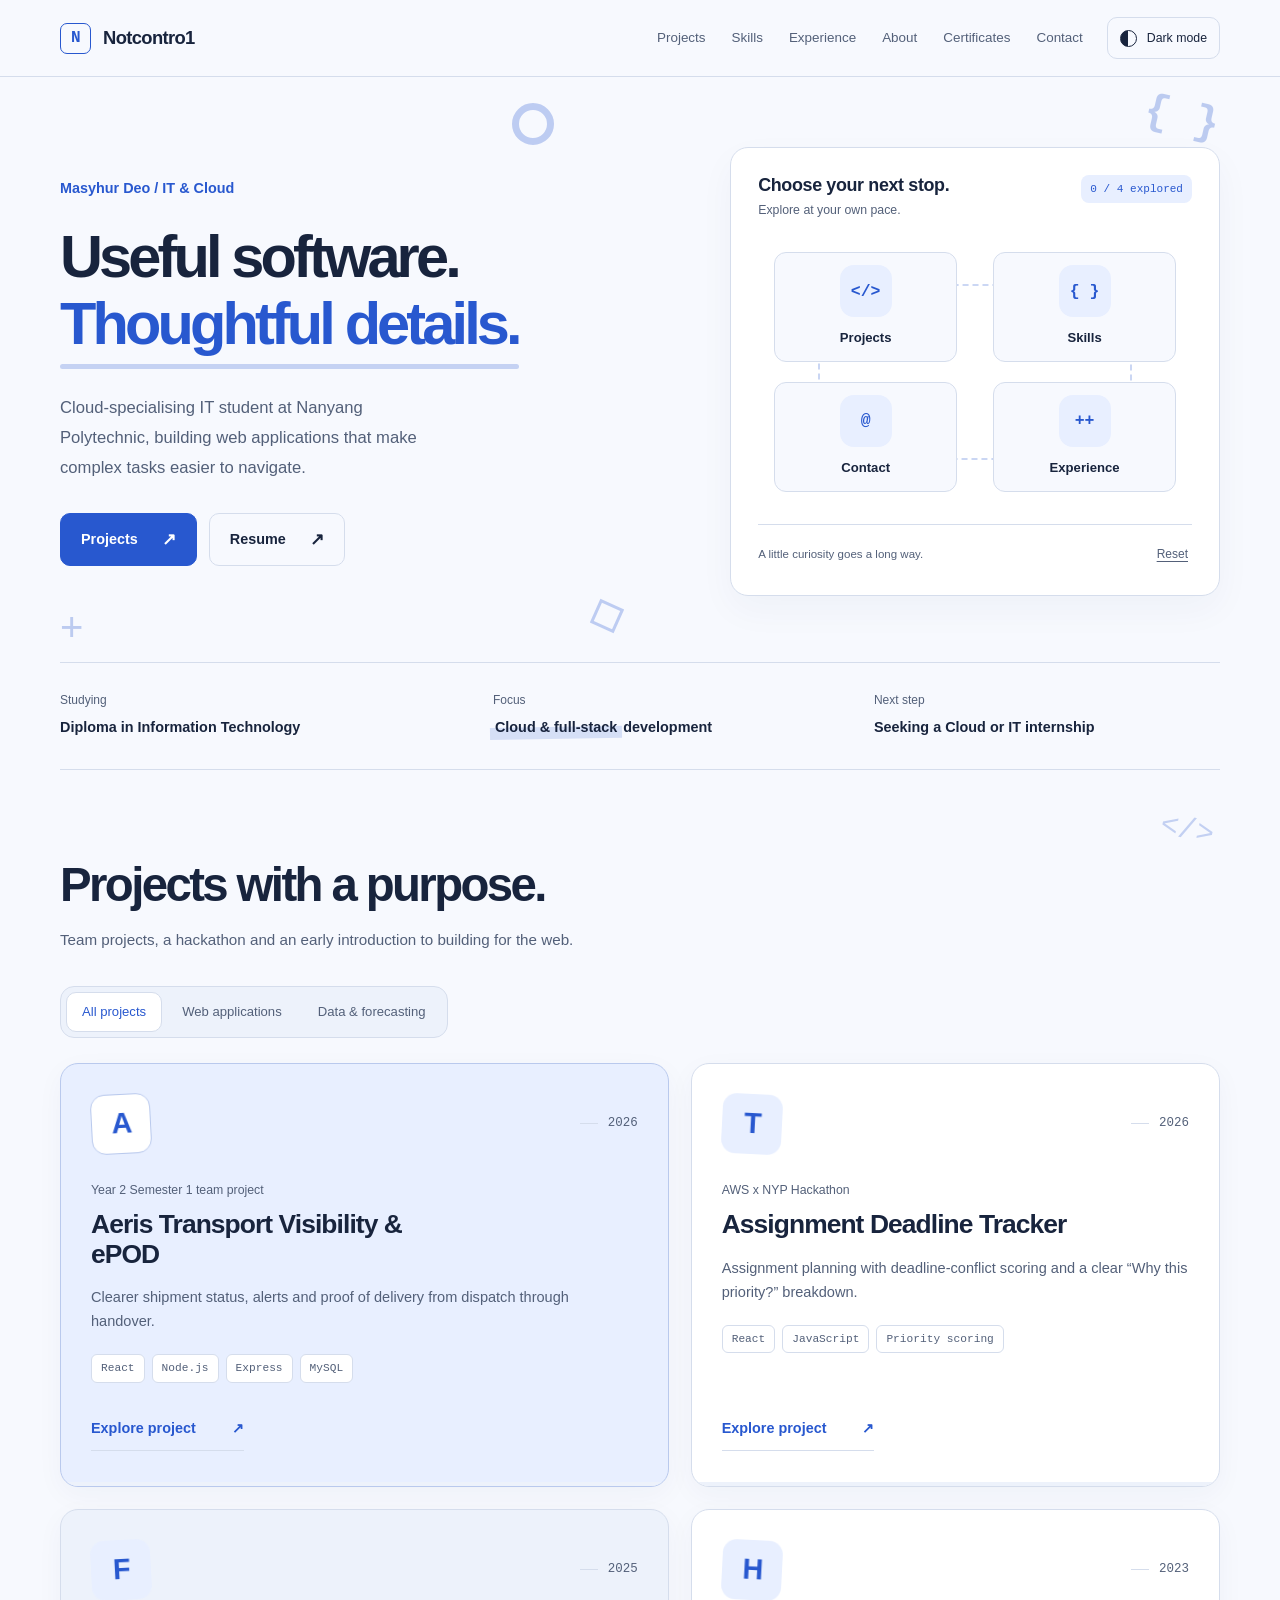
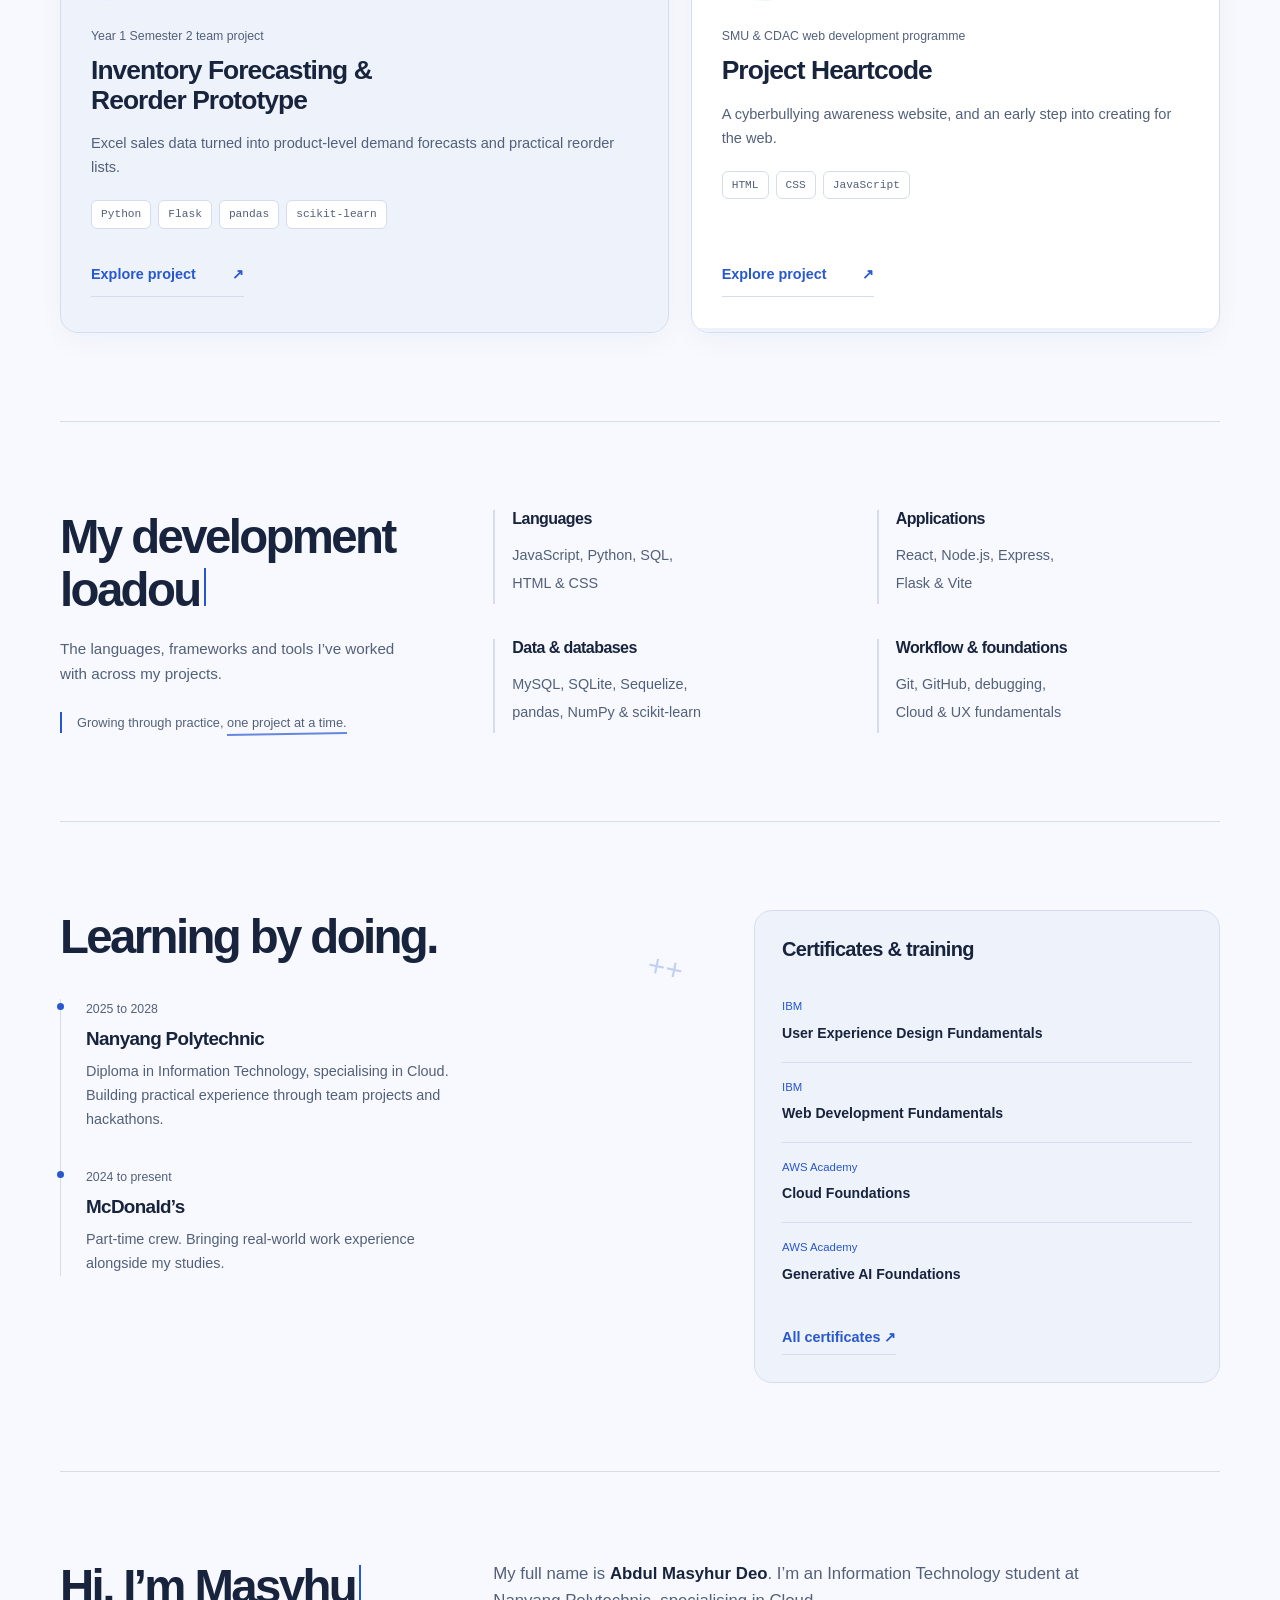
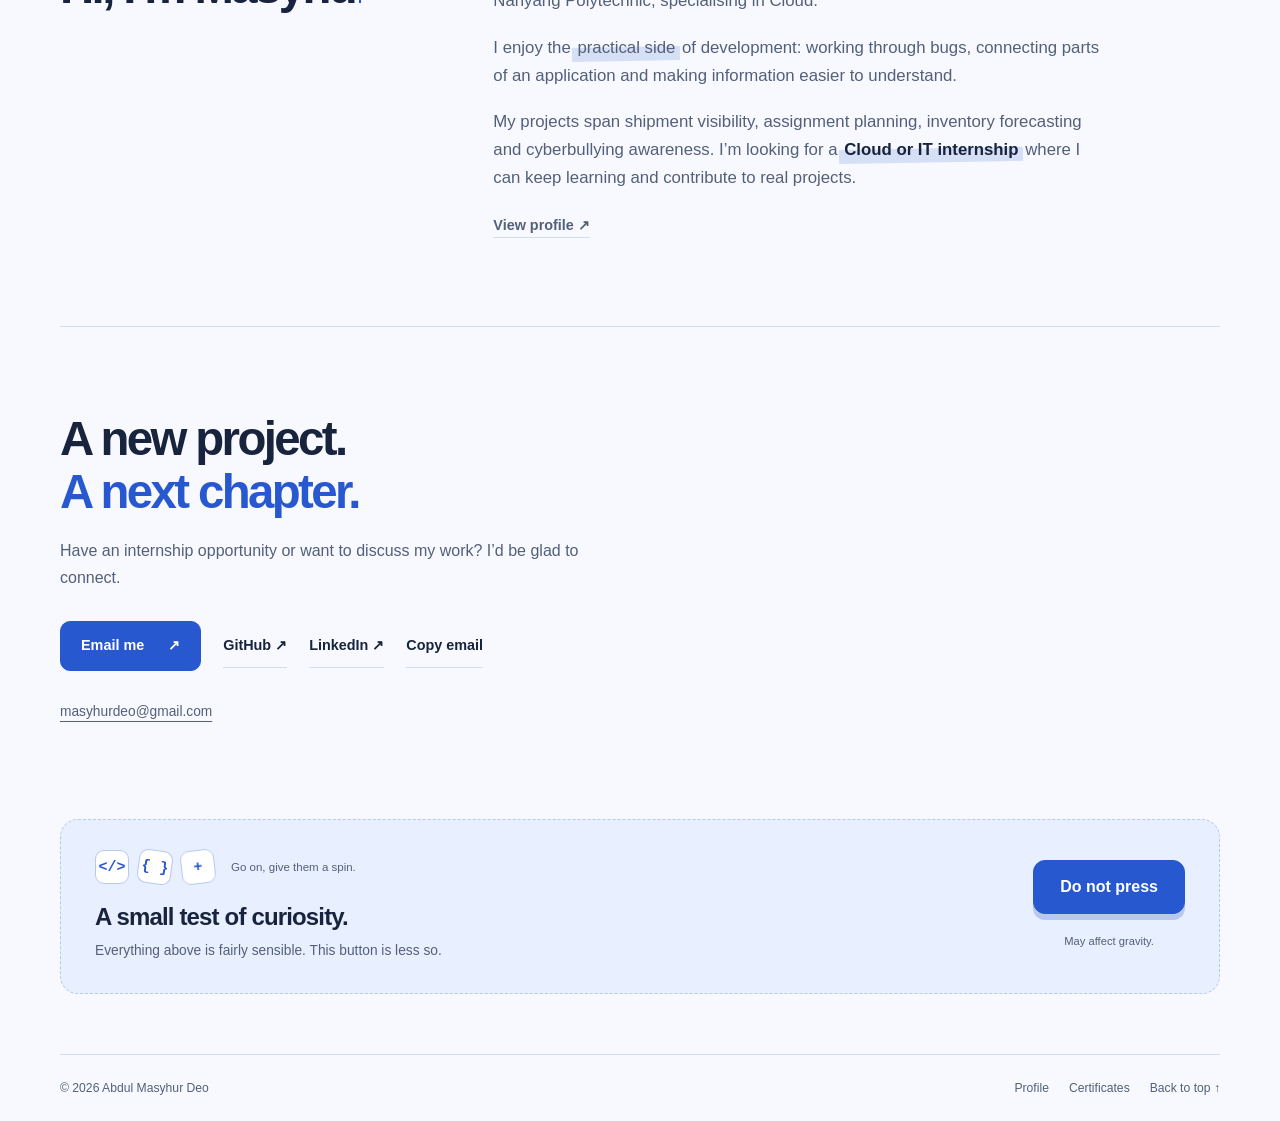
==== commit 0c0f2da9: "Add draggable gravity, profile and certificates pages" ====
--- a/index.html
+++ b/index.html
@@ -13,13 +13,14 @@
     catch { document.documentElement.dataset.theme = 'light'; }
   </script>
   <link rel="stylesheet" href="style.css">
+  <link rel="stylesheet" href="gravity.css">
 </head>
-<body>
+<body data-page="home">
   <a class="skip" href="#main">Skip to content</a>
   <header>
     <div class="wrap header-inner">
-      <a class="brand" href="#home" aria-label="Notcontro1, back to home"><span class="brand-mark" aria-hidden="true">N</span>Notcontro1<span class="sr-only">, Masyhur Deo</span></a>
-      <nav id="navigation" aria-label="Main navigation"><a href="#projects">Projects</a><a href="#skills">Skills</a><a href="#experience">Experience</a><a href="#about">About</a><a href="#contact">Contact</a></nav>
+      <a class="brand" href="profile.html" aria-label="Notcontro1 profile"><span class="brand-mark" aria-hidden="true">N</span>Notcontro1<span class="sr-only">, Masyhur Deo</span></a>
+      <nav id="navigation" aria-label="Main navigation"><a href="#projects">Projects</a><a href="#skills">Skills</a><a href="#experience">Experience</a><a href="#about">About</a><a href="certificates.html">Certificates</a><a href="#contact">Contact</a></nav>
       <button class="icon-button theme-control" id="theme-toggle" type="button" aria-label="Switch colour theme" title="Switch colour theme"><span class="theme-symbol" aria-hidden="true"></span><span class="theme-label" aria-hidden="true">Dark mode</span></button>
       <button class="icon-button menu-button" id="menu-toggle" type="button" aria-expanded="false" aria-controls="navigation">Menu</button>
     </div>
@@ -60,9 +61,9 @@
       <div class="skills-layout"><div class="skills-intro reveal"><h2 id="skills-title" data-typewriter>My development loadout.</h2><p>The languages, frameworks and tools I’ve worked with across my projects.</p><div class="skills-note">Growing through practice, <span class="draw-underline">one project at a time.</span></div></div><div class="skills-groups"><div class="skill-group reveal"><h3>Languages</h3><p>JavaScript, Python, SQL,<br>HTML &amp; CSS</p></div><div class="skill-group reveal"><h3>Applications</h3><p>React, Node.js, Express,<br>Flask &amp; Vite</p></div><div class="skill-group reveal"><h3>Data &amp; databases</h3><p>MySQL, SQLite, Sequelize,<br>pandas, NumPy &amp; scikit-learn</p></div><div class="skill-group reveal"><h3>Workflow &amp; foundations</h3><p>Git, GitHub, debugging,<br>Cloud &amp; UX fundamentals</p></div></div></div>
     </section>
     <section class="wrap content-section" id="experience" data-explore aria-labelledby="experience-title">
-      <div class="experience-layout"><div class="reveal"><span class="section-object" aria-hidden="true">++</span><h2 id="experience-title">Learning by doing.</h2><div class="timeline"><article class="timeline-item"><time>2025 to 2028</time><h3>Nanyang Polytechnic</h3><p>Diploma in Information Technology, specialising in Cloud. Building practical experience through team projects and hackathons.</p></article><article class="timeline-item"><time>2024 to present</time><h3>McDonald’s</h3><p>Part-time crew. Bringing real-world work experience alongside my studies.</p></article></div></div><aside class="training reveal" aria-labelledby="training-title"><h3 id="training-title">Certificates &amp; training</h3><ul class="training-list"><li><span>IBM</span><strong>User Experience Design Fundamentals</strong></li><li><span>IBM</span><strong>Web Development Fundamentals</strong></li><li><span>AWS Academy</span><strong>Cloud Foundations</strong></li><li><span>AWS Academy</span><strong>Generative AI Foundations</strong></li></ul></aside></div>
+      <div class="experience-layout"><div class="reveal"><span class="section-object" aria-hidden="true">++</span><h2 id="experience-title">Learning by doing.</h2><div class="timeline"><article class="timeline-item"><time>2025 to 2028</time><h3>Nanyang Polytechnic</h3><p>Diploma in Information Technology, specialising in Cloud. Building practical experience through team projects and hackathons.</p></article><article class="timeline-item"><time>2024 to present</time><h3>McDonald’s</h3><p>Part-time crew. Bringing real-world work experience alongside my studies.</p></article></div></div><aside class="training reveal" aria-labelledby="training-title"><h3 id="training-title">Certificates &amp; training</h3><ul class="training-list"><li><span>IBM</span><strong>User Experience Design Fundamentals</strong></li><li><span>IBM</span><strong>Web Development Fundamentals</strong></li><li><span>AWS Academy</span><strong>Cloud Foundations</strong></li><li><span>AWS Academy</span><strong>Generative AI Foundations</strong></li></ul><a class="text-link" href="certificates.html">All certificates <span aria-hidden="true">↗</span></a></aside></div>
     </section>
-    <section class="wrap content-section" id="about" aria-labelledby="about-title"><div class="about-layout"><h2 class="reveal" id="about-title" data-typewriter>Hi, I’m Masyhur.</h2><div class="about-copy reveal"><p>My full name is <strong>Abdul Masyhur Deo</strong>. I’m an Information Technology student at Nanyang Polytechnic, specialising in Cloud.</p><p>I enjoy the <mark class="scroll-highlight">practical side</mark> of development: working through bugs, connecting parts of an application and making information easier to understand.</p><p>My projects span shipment visibility, assignment planning, inventory forecasting and cyberbullying awareness. I’m looking for a <strong><mark class="scroll-highlight">Cloud or IT internship</mark></strong> where I can keep learning and contribute to real projects.</p></div></div></section>
+    <section class="wrap content-section" id="about" aria-labelledby="about-title"><div class="about-layout"><h2 class="reveal" id="about-title" data-typewriter>Hi, I’m Masyhur.</h2><div class="about-copy reveal"><p>My full name is <strong>Abdul Masyhur Deo</strong>. I’m an Information Technology student at Nanyang Polytechnic, specialising in Cloud.</p><p>I enjoy the <mark class="scroll-highlight">practical side</mark> of development: working through bugs, connecting parts of an application and making information easier to understand.</p><p>My projects span shipment visibility, assignment planning, inventory forecasting and cyberbullying awareness. I’m looking for a <strong><mark class="scroll-highlight">Cloud or IT internship</mark></strong> where I can keep learning and contribute to real projects.</p><p><a class="text-link" href="profile.html">View profile <span aria-hidden="true">↗</span></a></p></div></div></section>
     <section class="wrap contact" id="contact" data-explore aria-labelledby="contact-title"><h2 class="reveal" id="contact-title">A new project.<br><span>A next chapter.</span></h2><p class="reveal">Have an internship opportunity or want to discuss my work? I’d be glad to connect.</p><div class="contact-actions reveal"><a class="button primary" href="mailto:masyhurdeo@gmail.com">Email me <span aria-hidden="true">↗</span></a><a class="text-link" href="https://github.com/masyhurdeo" target="_blank" rel="noopener noreferrer">GitHub <span aria-hidden="true">↗</span><span class="sr-only"> (opens in a new tab)</span></a><a class="text-link" href="https://www.linkedin.com/in/masyhur-deo-5b10a5367" target="_blank" rel="noopener noreferrer">LinkedIn <span aria-hidden="true">↗</span><span class="sr-only"> (opens in a new tab)</span></a><button class="text-link" type="button" id="copy-email">Copy email</button></div><a class="contact-email" href="mailto:masyhurdeo@gmail.com">masyhurdeo@gmail.com</a></section>
     <section class="wrap mischief" aria-labelledby="mischief-title">
       <div class="mischief-inner reveal">
@@ -81,18 +82,15 @@
     </section>
 
   </main>
-  <footer class="wrap"><span>© <span id="year">2026</span> Abdul Masyhur Deo</span><a href="#home">Back to top ↑</a></footer>
+  <footer class="wrap"><span>© <span id="year">2026</span> Abdul Masyhur Deo</span><div class="footer-links"><a href="profile.html">Profile</a><a href="certificates.html">Certificates</a><a href="#home">Back to top ↑</a></div></footer>
   <dialog id="project-dialog" aria-labelledby="dialog-title"><div class="dialog-bar"><span id="dialog-context">Project details</span><button class="icon-button" type="button" data-close aria-label="Close project details">×</button></div><div class="dialog-body" id="project-body"></div></dialog>
   <dialog id="resume-dialog" aria-labelledby="resume-title"><div class="dialog-bar"><span>Resume overview</span><button class="icon-button" type="button" data-close aria-label="Close resume">×</button></div><div class="dialog-body"><h2 id="resume-title">Abdul Masyhur Deo</h2><p>Information Technology / Cloud</p><h3>Profile</h3><p>Nanyang Polytechnic IT diploma student specialising in Cloud, with full-stack web project experience using React, Node.js, Express and MySQL. Seeking a Cloud or IT internship.</p><h3>Education &amp; experience</h3><ul><li>Nanyang Polytechnic: Diploma in Information Technology, 2025 to 2028.</li><li>McDonald’s: Part-time crew, 2024 to present.</li></ul><h3>Selected work</h3><p>Aeris Transport Visibility &amp; ePOD, Assignment Deadline Tracker, Inventory Forecasting &amp; Reorder Prototype, and Project Heartcode.</p><div class="dialog-actions"><button class="button primary" type="button" id="print-resume">Print / save PDF <span aria-hidden="true">↗</span></button><a class="button" href="mailto:masyhurdeo@gmail.com">Email me</a></div><p class="source-note">Use your browser’s print dialog to save a clean, text-based resume as PDF.</p></div></dialog>
   <dialog id="chaos-dialog" aria-labelledby="chaos-title" aria-describedby="chaos-description">
-    <div class="chaos-stage" id="chaos-stage" aria-hidden="true" inert></div>
+    <div class="chaos-stage" id="chaos-stage" aria-hidden="true"></div>
     <div class="chaos-recovery">
-      <span class="chaos-symbol" aria-hidden="true">{ ... }</span>
-      <h2 id="chaos-title">You pressed it.</h2>
-      <p id="chaos-description">The portfolio has temporarily misplaced its gravity.</p>
-      <p class="chaos-status" id="chaos-status" role="status" aria-live="polite">A little reconstruction should do it.</p>
-      <button class="button primary" type="button" id="rebuild-site">Put it back together <span aria-hidden="true">↗</span></button>
-      <small>Escape works too. Your progress is kept.</small>
+      <div><h2 id="chaos-title">You pressed it.</h2><p id="chaos-description">Pick up a piece, move it around, and let go.</p><p class="chaos-status" id="chaos-status" role="status" aria-live="polite">Gravity is ready when you are.</p></div>
+      <div class="chaos-actions"><button class="button" type="button" id="nudge-pieces">Nudge pieces</button><button class="button primary" type="button" id="rebuild-site">Put it back together <span aria-hidden="true">↗</span></button></div>
+      <small>Mouse and touch both work. Escape puts the page back together.</small>
     </div>
   </dialog>
 
@@ -111,387 +109,11 @@
     <h2>CERTIFICATES &amp; TRAINING</h2><p>IBM User Experience Design Fundamentals; IBM Web Development Fundamentals; AWS Academy Cloud Foundations; AWS Academy Generative AI Foundations.</p>
   </article>
   <noscript><p class="wrap" style="padding-block:20px">Projects, skills and contact details are available above. Enable JavaScript for project details, filters and exploration badges.</p></noscript>
-  <script>
-    /* EDIT HERE: project copy and verified links. Empty URLs produce a source
-       availability note. This file contains all CSS and JavaScript; no setup needed. */
-    const PROJECTS = {
-      aeris: {
-        title: 'Aeris Transport Visibility & ePOD', context: '2026 / Year 2 Semester 1 team project',
-        intro: 'A team-built module for following shipments from dispatch until receipt by freight forwarders or airport staff.',
-        contributions: ['Helped develop shipment visibility and electronic proof of delivery.', 'Worked on shipment dashboards, alerts and proof of delivery screens, focusing on clear statuses and consistent interfaces.', 'Collaborated using GitHub and resolved integration, styling and build issues.'],
-        stack: ['React', 'Vite', 'Node.js', 'Express', 'MySQL', 'Sequelize'],
-        repo: '', demo: '', note: 'The repository is private. Project code and a walkthrough can be discussed on request.'
-      },
-      tracker: {
-        title: 'Assignment Deadline Tracker', context: '2026 / AWS x NYP Hackathon',
-        intro: 'An assignment planning system to help students organise work by deadline and workload.',
-        contributions: ['Contributed to the development of the assignment planning system.', 'Worked on deadline-conflict scoring to support prioritisation.', 'Added a “Why this priority?” breakdown to make task recommendations easier to understand.'],
-        stack: ['React', 'JavaScript'], repo: '', demo: '', note: 'A public demo or repository link has not been added. Contact me to discuss the project.'
-      },
-      inventory: {
-        title: 'Inventory Forecasting & Reorder Prototype', context: '2025 / Year 1 Semester 2 team project',
-        intro: 'A prototype that processes Excel sales data and uses linear regression to forecast product-level demand.',
-        contributions: ['Worked on the Excel sales data processing and forecasting prototype.', 'Used Python data libraries and linear regression for product-level forecasts.', 'Included product and status filters, alert levels and CSV reorder lists.'],
-        stack: ['Python', 'Flask', 'pandas', 'NumPy', 'scikit-learn'], repo: '', demo: '', note: 'A public demo or repository link has not been added. Contact me to discuss the prototype.'
-      },
-      heartcode: {
-        title: 'Project Heartcode', context: '2023 / SMU & CDAC web development programme',
-        intro: 'A cyberbullying awareness website created through a web development programme organised by SMU and CDAC.',
-        contributions: ['Created a cyberbullying awareness website using HTML, CSS and JavaScript.', 'Built early experience in structuring and presenting information for the web.'],
-        stack: ['HTML', 'CSS', 'JavaScript'], repo: '', demo: 'https://ttinten.github.io/Project-Heartcode/index.html', note: 'An early web development project from 2023.'
-      }
-    };
-    const $ = (selector, root = document) => root.querySelector(selector);
-    const $$ = (selector, root = document) => [...root.querySelectorAll(selector)];
-    const storage = {
-      get(key) { try { return localStorage.getItem(key); } catch { return null; } },
-      set(key, value) { try { localStorage.setItem(key, value); } catch { /* Session still works. */ } }
-    };
-    const reducedMotion = matchMedia('(prefers-reduced-motion: reduce)');
-    let toastTimer;
-    function notify(message) {
-      const toast = $('#toast'); clearTimeout(toastTimer);
-      toast.textContent = message; toast.classList.add('show');
-      toastTimer = setTimeout(() => toast.classList.remove('show'), 3600);
-    }
-    // Light is the default. Only an explicit switch is remembered.
-    const themeToggle = $('#theme-toggle');
-    function updateThemeLabel() {
-      const next = document.documentElement.dataset.theme === 'dark' ? 'light' : 'dark';
-      themeToggle.setAttribute('aria-label', `Switch to ${next} mode`); themeToggle.title = `Switch to ${next} mode`;
-      $('.theme-label').textContent = next === 'dark' ? 'Dark mode' : 'Light mode';
-      themeToggle.setAttribute('aria-pressed', String(next === 'light'));
-      $('meta[name="theme-color"]').content = document.documentElement.dataset.theme === 'dark' ? '#191719' : '#f7f9fe';
-    }
-    themeToggle.addEventListener('click', () => {
-      const next = document.documentElement.dataset.theme === 'dark' ? 'light' : 'dark';
-      document.documentElement.dataset.theme = next; storage.set('md-theme-v2', next); updateThemeLabel();
-      if (!reducedMotion.matches) { document.documentElement.classList.remove('theme-changing'); void document.body.offsetWidth; document.documentElement.classList.add('theme-changing'); setTimeout(() => document.documentElement.classList.remove('theme-changing'), 350); }
-      if (!reducedMotion.matches) $('.theme-symbol').animate([{ transform:'rotate(-160deg) scale(.7)' }, { transform:'rotate(0deg) scale(1)' }], { duration:450, easing:'cubic-bezier(.2,.8,.2,1)' });
-    });
-    updateThemeLabel();
-    const menu = $('#menu-toggle'), navigation = $('#navigation');
-    function closeMenu() { navigation.classList.remove('is-open'); menu.setAttribute('aria-expanded', 'false'); menu.textContent = 'Menu'; }
-    menu.addEventListener('click', () => {
-      const open = menu.getAttribute('aria-expanded') !== 'true';
-      navigation.classList.toggle('is-open', open); menu.setAttribute('aria-expanded', String(open)); menu.textContent = open ? 'Close' : 'Menu';
-    });
-    $$('#navigation a').forEach(link => link.addEventListener('click', closeMenu));
-    $('.brand').addEventListener('click', closeMenu);
-    document.addEventListener('keydown', event => { if (event.key === 'Escape' && menu.getAttribute('aria-expanded') === 'true') { closeMenu(); menu.focus(); } });
-    document.addEventListener('click', event => { if (!event.target.closest('header')) closeMenu(); });
-    matchMedia('(min-width: 768px)').addEventListener('change', event => { if (event.matches) closeMenu(); });
-    // A transform-only shared indicator follows the selected filter.
-    let indicatorMotion;
-    function moveFilterIndicator(animate = true) {
-      const bar = $('.filter-bar'), active = $('.filter-button[aria-pressed="true"]');
-      if (!bar || !active) return;
-      const indicator = $('.filter-indicator'), target = { x:active.offsetLeft, y:active.offsetTop, w:active.offsetWidth, h:active.offsetHeight };
-      const old = indicator.getBoundingClientRect(), parent = bar.getBoundingClientRect();
-      indicatorMotion?.cancel();
-      indicator.style.width = target.w + 'px'; indicator.style.height = target.h + 'px';
-      indicator.style.transform = `translate(${target.x}px,${target.y}px)`;
-      if (animate && !reducedMotion.matches && old.width > 1) {
-        indicatorMotion = indicator.animate([
-          { transform:`translate(${old.left-parent.left-bar.clientLeft}px,${old.top-parent.top-bar.clientTop}px) scale(${old.width/target.w},${old.height/target.h})` },
-          { transform:`translate(${target.x}px,${target.y}px) scale(1,1)` }
-        ], {duration:340,easing:'cubic-bezier(.2,.8,.2,1)'});
-      }
-    }
-    moveFilterIndicator(false);
-    if ('ResizeObserver' in window) new ResizeObserver(() => moveFilterIndicator(false)).observe($('.filter-bar'));
-    // Filter buttons update one shared grid and announce the number of results.
-    $$('.filter-button').forEach(button => button.addEventListener('click', () => {
-      const filter = button.dataset.filter;
-      $$('.filter-button').forEach(item => item.setAttribute('aria-pressed', String(item === button)));
-      moveFilterIndicator();
-      let count = 0;
-      $$('.project').forEach(project => {
-        const visible = filter === 'all' || project.dataset.category === filter;
-        project.hidden = !visible; project.classList.remove('filter-enter');
-        if (visible) { project.style.setProperty('--filter-order', count++); project.classList.add('is-visible'); if (!reducedMotion.matches) { void project.offsetWidth; project.classList.add('filter-enter'); } }
-      });
-      $('#filter-status').textContent = `${count} ${count === 1 ? 'project' : 'projects'} shown.`;
-    }));
-    // Native dialogs supply focus trapping, Escape dismissal and focus restoration.
-    function openDialog(dialog) { closeMenu(); dialog.showModal(); document.body.style.overflow = 'hidden'; }
-    $$('dialog:not(#chaos-dialog)').forEach(dialog => {
-      $('[data-close]', dialog).addEventListener('click', () => dialog.close());
-      dialog.addEventListener('close', () => { document.body.style.overflow = ''; });
-      dialog.addEventListener('click', event => {
-        const box = dialog.getBoundingClientRect();
-        if (event.target === dialog && (event.clientX < box.left || event.clientX > box.right || event.clientY < box.top || event.clientY > box.bottom)) dialog.close();
-      });
-    });
-    // textContent keeps edits to project descriptions from injecting HTML.
-    function element(tag, text, className) { const node = document.createElement(tag); if (text) node.textContent = text; if (className) node.className = className; return node; }
-    $$('[data-project]').forEach(button => button.addEventListener('click', () => {
-      const project = PROJECTS[button.dataset.project]; if (!project) return;
-      $('#dialog-context').textContent = project.context;
-      const body = $('#project-body'); body.replaceChildren();
-      const title = element('h2', project.title); title.id = 'dialog-title';
-      body.append(title, element('p', project.intro), element('h3', 'My contribution'));
-      const list = element('ul'); project.contributions.forEach(text => list.append(element('li', text))); body.append(list, element('h3', 'Built with'));
-      const tags = element('ul', null, 'tags'); tags.setAttribute('aria-label', 'Technologies'); project.stack.forEach(text => tags.append(element('li', text))); body.append(tags);
-      const actions = element('div', null, 'dialog-actions');
-      [['repo', 'Source code'], ['demo', 'Live website']].forEach(([key, label]) => {
-        if (!project[key]) return;
-        try { const url = new URL(project[key]); if (url.protocol !== 'https:') return; const link = element('a', label + ' ↗', 'button'); link.href = url.href; link.target = '_blank'; link.rel = 'noopener noreferrer'; link.setAttribute('aria-label', label + ' (opens in a new tab)'); actions.append(link); }
-        catch { /* Omit invalid edited links. */ }
-      });
-      if (!project.repo && !project.demo) { const link = element('a', 'Email me', 'button primary'); link.href = 'mailto:masyhurdeo@gmail.com'; actions.append(link); }
-      body.append(element('p', project.note, 'source-note'), actions); openDialog($('#project-dialog'));
-    }));
-    $('#resume-open').addEventListener('click', () => openDialog($('#resume-dialog')));
-    $('#print-resume').addEventListener('click', () => { $('#resume-dialog').close(); window.print(); });
-    $('#copy-email').addEventListener('click', async () => {
-      try { if (!navigator.clipboard) throw new Error('Clipboard unavailable'); await navigator.clipboard.writeText('masyhurdeo@gmail.com'); notify('Email copied. Thanks for stopping by.'); }
-      catch { const range = document.createRange(); range.selectNodeContents($('.contact-email')); const selection = window.getSelection(); selection.removeAllRanges(); selection.addRange(range); notify('Email selected. Press Ctrl+C or use your device’s Copy command.'); }
-    });
-    // Exploration belongs to the visitor. It never measures professional proficiency.
-    const stopIds = ['projects', 'skills', 'experience', 'contact'];
-    let visited;
-    try { const saved = JSON.parse(storage.get('md-explored') || '[]'); visited = new Set(Array.isArray(saved) ? saved.filter(id => stopIds.includes(id)) : []); }
-    catch { visited = new Set(); }
-    const stopLabels = { projects: 'Project explorer', skills: 'Loadout inspected', experience: 'Journey discovered', contact: 'Connection ready' };
-    function renderProgress() {
-      $('.route').classList.toggle('is-complete', visited.size === 4);
-      $('#route-count').textContent = `${visited.size} / 4 explored`;
-      $('#route-message').textContent = visited.size === 4 ? 'Portfolio explored. Thanks for visiting.' : 'A little curiosity goes a long way.';
-      $$('.map-stop').forEach(stop => { const done = visited.has(stop.dataset.stop); stop.classList.toggle('visited', done); stop.setAttribute('aria-label', stop.dataset.stop[0].toUpperCase() + stop.dataset.stop.slice(1) + (done ? ', explored' : '')); });
-    }
-    function markExplored(id) { if (visited.has(id)) return; visited.add(id); storage.set('md-explored', JSON.stringify([...visited])); renderProgress(); notify(visited.size === 4 ? 'All four stops explored. Nice to meet you.' : `${stopLabels[id]} · ${visited.size} of 4 stops`); }
-    $('#reset-progress').addEventListener('click', () => { visited.clear(); storage.set('md-explored', '[]'); renderProgress(); notify('Exploration reset. Take another look around.'); });
-    renderProgress();
-    // Short tactile ripples acknowledge a click without introducing constant motion.
-    $$('.button.primary').forEach(button => button.addEventListener('click', event => {
-      if (reducedMotion.matches) return;
-      const bounds = button.getBoundingClientRect(), wave = element('span', null, 'click-wave');
-      wave.setAttribute('aria-hidden','true');
-      wave.style.left = (event.detail ? event.clientX - bounds.left : bounds.width / 2) + 'px';
-      wave.style.top = (event.detail ? event.clientY - bounds.top : bounds.height / 2) + 'px';
-      button.append(wave);
-      const motion = wave.animate([{ transform:'scale(.2)', opacity:.24 }, { transform:'scale(12)', opacity:0 }], { duration:550, easing:'cubic-bezier(.2,.8,.2,1)' });
-      motion.finished.then(() => wave.remove(), () => wave.remove());
-    }));
-    $$('.map-stop').forEach(stop => stop.addEventListener('click', () => {
-      if (!reducedMotion.matches) $('.stop-icon', stop).animate([{ transform:'scale(1)' }, { transform:'scale(.88) rotate(-8deg)', offset:.35 }, { transform:'scale(1.12) rotate(3deg)', offset:.7 }, { transform:'scale(1)' }], { duration:420, easing:'cubic-bezier(.2,.8,.2,1)' });
-    }));
-    $$('.project').forEach((card,index) => {
-      card.style.setProperty('--reveal-order', index % 2);
-      card.addEventListener('animationend', event => { if (event.target === card && event.animationName === 'filter-slide') card.classList.remove('filter-enter'); });
-    });
-    if ('IntersectionObserver' in window) {
-      // Headings must stay visible for 700ms, avoiding badges during quick scrolling.
-      const dwellTimers = new Map();
-      const explorationObserver = new IntersectionObserver(entries => entries.forEach(entry => {
-        const id = entry.target.closest('[data-explore]').id;
-        if (entry.isIntersecting && !visited.has(id) && !dwellTimers.has(id)) dwellTimers.set(id, setTimeout(() => { markExplored(id); dwellTimers.delete(id); }, 700));
-        else if (!entry.isIntersecting) { clearTimeout(dwellTimers.get(id)); dwellTimers.delete(id); }
-      }), { rootMargin: '-76px 0px -10% 0px', threshold: 1 });
-      $$('[data-explore]').forEach(section => explorationObserver.observe($('h2', section)));
-      const revealObserver = new IntersectionObserver(entries => entries.forEach(entry => { if (entry.isIntersecting) { entry.target.classList.add('is-visible'); revealObserver.unobserve(entry.target); } }), { threshold: .08 });
-      $$('.reveal').forEach(node => { node.classList.add('will-reveal'); revealObserver.observe(node); });
-      const navObserver = new IntersectionObserver(entries => entries.forEach(entry => {
-        if (entry.isIntersecting) $$('#navigation a').forEach(link => { if (link.hash === '#' + entry.target.id) link.setAttribute('aria-current', 'location'); else link.removeAttribute('aria-current'); });
-      }), { rootMargin: '-12% 0px -60% 0px', threshold: 0 });
-      $$('main section[id]').forEach(section => navObserver.observe(section));
-    } else { $$('.map-stop').forEach(stop => stop.addEventListener('click', () => markExplored(stop.dataset.stop))); }
-    $('#year').textContent = new Date().getFullYear();
-  </script>
-  <script>
-(() => {
-  'use strict';
-  const one = (selector, root = document) => root.querySelector(selector);
-  const all = (selector, root = document) => [...root.querySelectorAll(selector)];
-  const reduce = matchMedia('(prefers-reduced-motion: reduce)');
-  const activeTyping = new Set();
-  const chargeControls = [];
-
-  // A card charges as feedback only. Its links always work immediately.
-  all('.project').forEach(card => {
-    const track = document.createElement('span'); track.className = 'charge-track'; track.setAttribute('aria-hidden','true');
-    const fill = document.createElement('span'); fill.className = 'charge-fill'; track.append(fill);
-    const readout = document.createElement('span'); readout.className = 'charge-readout'; readout.setAttribute('aria-hidden','true'); readout.textContent = 'Charging · 0%';
-    card.append(track, readout);
-    let frame = 0, hovering = false, started = false;
-    function stop() {
-      cancelAnimationFrame(frame); frame = 0; started = false;
-      card.classList.remove('is-charging','is-charged'); card.style.setProperty('--charge', '0'); readout.textContent = 'Charging · 0%';
-    }
-    function start() {
-      if (started) return;
-      started = true; const began = performance.now(); card.classList.add('is-charging');
-      function tick(now) {
-        const progress = reduce.matches ? 1 : Math.min(1, (now - began) / 1050);
-        card.style.setProperty('--charge', String(progress));
-        readout.textContent = progress === 1 ? 'Charged. Explore away.' : `Charging · ${Math.round(progress * 100)}%`;
-        if (progress < 1) frame = requestAnimationFrame(tick);
-        else { card.classList.remove('is-charging'); card.classList.add('is-charged'); frame = 0; }
-      }
-      frame = requestAnimationFrame(tick);
-    }
-    card.addEventListener('pointerenter', event => { if (event.pointerType !== 'touch') { hovering = true; start(); } });
-    card.addEventListener('pointerleave', () => { hovering = false; if (!card.contains(document.activeElement)) stop(); });
-    card.addEventListener('focusin', start);
-    card.addEventListener('focusout', () => { queueMicrotask(() => { if (!hovering && !card.contains(document.activeElement)) stop(); }); });
-    chargeControls.push({ stop, start, card });
-  });
-
-  // Keep the full text in the accessibility tree and reserve its final geometry.
-  const typingTargets = all('[data-typewriter]');
-  typingTargets.forEach(target => {
-    const text = target.textContent;
-    const line = document.createElement('span'); line.className = 'type-line';
-    const accessible = document.createElement('span'); accessible.className = 'sr-only'; accessible.textContent = text;
-    const layout = document.createElement('span'); layout.className = 'type-layout'; layout.setAttribute('aria-hidden','true'); layout.textContent = text;
-    const ink = document.createElement('span'); ink.className = 'type-ink'; ink.setAttribute('aria-hidden','true'); ink.textContent = text;
-    line.append(accessible,layout,ink); target.replaceChildren(line);
-    let timer = 0, done = false; target.dataset.typingState = 'pending';
-    function finish() { clearTimeout(timer); ink.textContent = text; target.classList.remove('is-typing'); target.dataset.typingState = 'complete'; activeTyping.delete(finish); }
-    function type() {
-      if (done) return; done = true;
-      if (reduce.matches) { finish(); return; }
-      let index = 0; const characters = Array.from(text); ink.textContent = ''; target.classList.add('is-typing'); target.dataset.typingState = 'typing'; activeTyping.add(finish);
-      function next() {
-        index = Math.min(index + 1, characters.length); ink.textContent = characters.slice(0,index).join('');
-        if (index < characters.length) timer = setTimeout(next, /[,.]/.test(characters[index-1]) ? 100 : 32);
-        else finish();
-      }
-      next();
-    }
-    if ('IntersectionObserver' in window) {
-      const observer = new IntersectionObserver(entries => { if (entries.some(entry => entry.isIntersecting)) { type(); observer.disconnect(); } }, { threshold:.45, rootMargin:'-90px 0px -8% 0px' });
-      observer.observe(target);
-    }
-  });
-
-  const marks = all('.scroll-highlight,.draw-underline');
-  if ('IntersectionObserver' in window) {
-    const observer = new IntersectionObserver(entries => entries.forEach(entry => { if (entry.isIntersecting) { entry.target.classList.add('is-marked'); observer.unobserve(entry.target); } }), { threshold:.5, rootMargin:'0px 0px -8% 0px' });
-    marks.forEach(mark => observer.observe(mark));
-  } else marks.forEach(mark => mark.classList.add('is-marked'));
-
-  // Small physical toys work with click, touch, Enter and Space.
-  const toyMotions = new Map();
-  all('[data-toy]').forEach((toy,index) => toy.addEventListener('click', () => {
-    toyMotions.get(toy)?.cancel();
-    if (reduce.matches) { toy.style.background = 'var(--tint)'; return; }
-    const rotation = [0,8,-7][index];
-    const motion = toy.animate([
-      { transform:`translateY(0) rotate(${rotation}deg) scale(1)` },
-      { transform:`translateY(-24px) rotate(${rotation+200}deg) scale(1.13)`, offset:.5 },
-      { transform:`translateY(0) rotate(${rotation+360}deg) scale(1)` }
-    ], {duration:650,easing:'cubic-bezier(.2,.8,.2,1)'});
-    toyMotions.set(toy,motion); motion.finished.then(() => toyMotions.delete(toy),() => {});
-  }));
-
-  const danger = one('#do-not-press'), dialog = one('#chaos-dialog'), stage = one('#chaos-stage'), rebuildButton = one('#rebuild-site'), status = one('#chaos-status');
-  let active = false, rebuilding = false, pieces = [], motions = [], savedOverflow = '', savedScroll = {x:0,y:0}, assembly = 0;
-  const random = (min,max) => min + Math.random() * (max - min);
-  const pose = (x,y,angle,scale) => `translate3d(${x}px,${y}px,0) rotate(${angle}deg) scale(${scale})`;
-
-  function cleanClone(source) {
-    const clone = source.cloneNode(true); clone.removeAttribute('id'); clone.removeAttribute('hidden');
-    all('[id]',clone).forEach(node => node.removeAttribute('id'));
-    all('.will-reveal,.reveal',clone).forEach(node => node.classList.remove('will-reveal','reveal'));
-    clone.classList.remove('will-reveal','reveal','filter-enter','is-typing','is-charging','is-charged');
-    clone.classList.add('fall-piece'); clone.setAttribute('aria-hidden','true'); clone.inert = true;
-    return clone;
-  }
-
-  function restore() {
-    if (!active) return;
-    active = false; rebuilding = false; assembly++;
-    motions.forEach(motion => motion.cancel()); motions = []; stage.replaceChildren(); pieces = [];
-    document.body.classList.remove('site-fallen'); document.body.style.overflow = savedOverflow;
-    if (dialog.open) dialog.close();
-    danger.textContent = 'Definitely do not press';
-    danger.focus({preventScroll:true});
-    // No page dimensions were changed, so the original scroll position remains.
-    if (Math.abs(scrollY - savedScroll.y) > 2) window.scrollTo({left:savedScroll.x,top:savedScroll.y,behavior:'instant'});
-    if (typeof notify === 'function') notify('Portfolio rebuilt. Curiosity badge unlocked.');
-  }
-
-  async function rebuild() {
-    if (!active || rebuilding) return;
-    rebuilding = true; status.textContent = 'Putting everything back in its place…';
-    rebuildButton.disabled = true;
-    if (reduce.matches) { restore(); return; }
-    motions.forEach(motion => motion.pause());
-    const returns = pieces.map(({node,origin},index) => {
-      const current = getComputedStyle(node).transform;
-      const motion = node.animate([
-        {transform:current,opacity:1},
-        {transform:origin,opacity:0}
-      ],{duration:460,delay:(index%5)*25,easing:'cubic-bezier(.2,.8,.2,1)',fill:'forwards'});
-      motions.push(motion); return motion.finished;
-    });
-    await Promise.allSettled(returns); restore();
-  }
-
-  function collapse() {
-    if (active) return;
-    // Capture real components once, before hiding the intact page. No screenshots,
-    // network calls, content deletion, or reparenting of the working components.
-    const selectors = '.hero-copy,.route,.project:not([hidden]),.skills-intro,.skill-group,.timeline-item,.training,.about-copy,.contact h2,.contact-actions,.toy';
-    const sources = all(selectors).filter(node => node.getBoundingClientRect().width > 0).slice(0, innerWidth < 600 ? 18 : 24);
-    const snapshots = sources.map(source => ({source,rect:source.getBoundingClientRect()}));
-    savedOverflow = document.body.style.overflow; savedScroll = {x:scrollX,y:scrollY};
-    active = true; rebuilding = false; const run = ++assembly;
-    status.textContent = reduce.matches ? 'Curiosity badge unlocked. Ready when you are.' : 'There goes the layout…';
-    rebuildButton.disabled = false; stage.replaceChildren(); pieces = []; motions = [];
-    dialog.showModal(); document.body.style.overflow = 'hidden'; document.body.classList.add('site-fallen');
-    const width = innerWidth, height = innerHeight;
-    snapshots.forEach(({source,rect},index) => {
-      const node = cleanClone(source);
-      const nodeWidth = Math.min(rect.width,650); node.style.width = nodeWidth+'px'; node.style.left = '0'; node.style.top = '0';
-      stage.append(node);
-      const nodeHeight = node.offsetHeight;
-      const scale = Math.min(width < 600 ? .52 : .67, (width*.62)/nodeWidth, 260/Math.max(nodeHeight,1));
-      const scaledWidth = nodeWidth*scale, scaledHeight = nodeHeight*scale;
-      const visible = rect.bottom > 76 && rect.top < height;
-      const startX = visible ? rect.left : random(-20,Math.max(0,width-scaledWidth));
-      const startY = visible ? rect.top : -Math.max(nodeHeight,180) - random(0,160);
-      const startScale = visible ? 1 : scale;
-      // Transform origin is center, so compensate to place the scaled piece on the floor.
-      const targetX = random(-10,Math.max(0,width-scaledWidth)) - (nodeWidth-scaledWidth)/2;
-      const targetY = height - scaledHeight - 18 - (index%4)*18 - (nodeHeight-scaledHeight)/2;
-      const angle = random(-22,22), origin = pose(startX,startY,0,startScale);
-      const landed = pose(targetX,targetY,angle,scale);
-      node.style.transform = origin;
-      pieces.push({node,origin});
-      if (reduce.matches) { node.style.transform = landed; return; }
-      const motion = node.animate([
-        {transform:origin,opacity:1,offset:0,easing:'cubic-bezier(.55,.05,.85,.5)'},
-        {transform:landed,opacity:1,offset:.68,easing:'cubic-bezier(.1,.6,.3,1)'},
-        {transform:pose(targetX+8,targetY-random(26,58),angle+7,scale),opacity:1,offset:.83,easing:'cubic-bezier(.55,.05,.85,.5)'},
-        {transform:pose(targetX+13,targetY+3,angle-2,scale),opacity:1,offset:1}
-      ],{duration:1450+(index%3)*110,delay:index*42,fill:'forwards'});
-      motions.push(motion);
-    });
-    if (!reduce.matches) {
-      const panel = one('.chaos-recovery',dialog);
-      const pop = panel.animate([{opacity:0,transform:'translate(-50%,14px) scale(.96)'},{opacity:1,transform:'translate(-50%,0) scale(1)'}],{duration:400,delay:400,fill:'both',easing:'cubic-bezier(.2,.8,.2,1)'});
-      motions.push(pop);
-      const falling = motions.slice();
-      Promise.allSettled(falling.map(motion => motion.finished)).then(() => { if (active && !rebuilding && assembly === run) status.textContent = 'Curiosity badge unlocked. Shall we rebuild?'; });
-    }
-    rebuildButton.focus({preventScroll:true});
-  }
-
-  danger.addEventListener('click',collapse);
-  rebuildButton.addEventListener('click',rebuild);
-  dialog.addEventListener('cancel',event => { event.preventDefault(); rebuild(); });
-  dialog.addEventListener('close',restore);
-  reduce.addEventListener('change',event => {
-    if (!event.matches) return;
-    activeTyping.forEach(finish => finish());
-    chargeControls.forEach(({stop}) => stop()); toyMotions.forEach(motion => motion.cancel()); toyMotions.clear();
-    if (active) restore();
-  });
-})();
-
-  </script>
+  <script src="site.js"></script>
+  <script src="home.js"></script>
+  <script src="playful.js"></script>
+  <script src="vendor/matter.min.js"></script>
+  <script src="physics-world.js"></script>
+  <script src="gravity.js"></script>
 </body>
 </html>
--- a/style.css
+++ b/style.css
@@ -1,4 +1,4 @@
-/* Native CSS, no dependencies. DESIGN_VARIANCE:6 / MOTION_INTENSITY:6 / VISUAL_DENSITY:4.
+    /* Native CSS. Optional playground uses vendored Matter.js. DESIGN_VARIANCE:6 / MOTION_INTENSITY:6 / VISUAL_DENSITY:4.
        Blue accent in light mode, red in dark mode. Readability comes first.
        Radius: panels 18px, controls 10px, circular map nodes.
        Layers: header 10, toast 20; native dialogs use the browser top layer. */
@@ -257,8 +257,8 @@
       dialog[open] { animation:dialog-slide .3s var(--ease) both; }
       dialog[open]::backdrop { animation:backdrop-in .25s ease both; }
       nav.is-open { animation:slide-up .25s var(--ease) both; }
-      .theme-symbol { transition:transform .4s var(--ease); }
-      .theme-control:hover .theme-symbol { transform:rotate(35deg); }
+      .theme-symbol { transition:opacity .2s var(--ease); }
+      .theme-control:hover .theme-symbol { transform:none; }
       @keyframes slide-from-left { from { opacity:0; transform:translate3d(-30px,0,0); } to { opacity:1; transform:none; } }
       @keyframes slide-from-right { from { opacity:0; transform:translate3d(30px,12px,0); } to { opacity:1; transform:none; } }
       @keyframes map-arrive { from { opacity:0; transform:translate3d(12px,10px,0) scale(.96); } to { opacity:1; transform:none; } }
@@ -300,7 +300,7 @@
       .route-count { font-size:.65rem; } .route-heading { flex-wrap:wrap; }
     }
     @media print {
-      @page { size:A4; margin:14mm; } :root { color-scheme:light; } body>:not(#resume-sheet) { display:none!important; }
+      @page { size:A4; margin:14mm; } :root { color-scheme:light; } body[data-page=home]>:not(#resume-sheet) { display:none!important; }
       #resume-sheet { display:block; color:#18221b; font:10pt/1.4 Arial,sans-serif; } #resume-sheet h1 { font:bold 22pt/1.2 Arial,sans-serif; letter-spacing:-.03em; } #resume-sheet h2 { font:bold 11pt/1.3 Arial,sans-serif; letter-spacing:0; margin:14pt 0 6pt; border-bottom:1px solid #aaa; padding-bottom:4pt; } #resume-sheet h3 { font:bold 10pt/1.3 Arial,sans-serif; margin-top:9pt; letter-spacing:0; } #resume-sheet p { margin:4pt 0; max-width:none; } #resume-sheet ul { padding-left:16pt; margin:5pt 0; } #resume-sheet li { margin-bottom:3pt; } #resume-sheet a { text-decoration:none; } #resume-sheet .print-item { break-inside:avoid; }
     }
 /* Playful layer: native CSS + Web Animations. The large effect is opt-in.
--- a/gravity.css
+++ b/gravity.css
@@ -0,0 +1,27 @@
+/* Only moving DOM pieces are promoted. The intact page stays in place underneath. */
+.theme-control .theme-symbol { transform:none; rotate:0deg; }
+.training>.text-link { display:inline-block; margin-top:20px; color:var(--accent); }
+.footer-links { display:flex; align-items:center; gap:20px; flex-wrap:wrap; }
+.chaos-stage { z-index:0; pointer-events:auto; touch-action:none; user-select:none; -webkit-user-select:none; }
+.physics-piece { position:absolute; left:0; top:0; transform-origin:center; will-change:transform; cursor:grab; border-radius:12px; }
+.physics-piece>.fall-piece { position:relative; inset:auto; transform-origin:top left; pointer-events:none; max-width:none; }
+.physics-piece .fall-piece,.physics-piece .fall-piece * { animation:none!important; transition:none!important; }
+.physics-piece:hover { outline:2px solid var(--accent); outline-offset:3px; }
+.physics-piece.is-picked-up { outline:2px solid var(--accent); outline-offset:4px; }
+.chaos-stage.is-dragging,.chaos-stage.is-dragging .physics-piece { cursor:grabbing; }
+#chaos-dialog .chaos-recovery { top:20px; width:min(820px,calc(100% - 32px)); display:grid; grid-template-columns:1fr auto; column-gap:24px; row-gap:10px; align-items:center; padding:20px 24px; text-align:left; }
+#chaos-dialog .chaos-recovery h2 { font-size:1.5rem; }
+#chaos-dialog .chaos-recovery p { font-size:.82rem; margin-top:8px; }
+#chaos-dialog .chaos-recovery .chaos-status { color:var(--accent); font-size:.74rem; margin-top:6px; }
+.chaos-actions { display:flex; gap:8px; flex-direction:column; align-items:stretch; }
+#chaos-dialog .chaos-actions .button { min-height:42px; margin:0; padding:9px 14px; font-size:.78rem; gap:13px; }
+#chaos-dialog .chaos-recovery small { grid-column:1/-1; margin:0; padding-top:8px; border-top:1px solid var(--line); font-size:.7rem; }
+@media(max-width:767px) {
+  #chaos-dialog .chaos-recovery { top:12px; width:calc(100% - 24px); grid-template-columns:1fr; padding:17px 18px; gap:12px; }
+  #chaos-dialog .chaos-recovery h2 { font-size:1.35rem; }
+  #chaos-dialog .chaos-recovery p { font-size:.77rem; }
+  .chaos-actions { flex-direction:row; }
+  #chaos-dialog .chaos-actions .button { flex:1; padding-inline:10px; font-size:.7rem; gap:8px; }
+  #chaos-dialog .chaos-recovery small { font-size:.66rem; }
+  .footer-links { gap:12px; }
+}
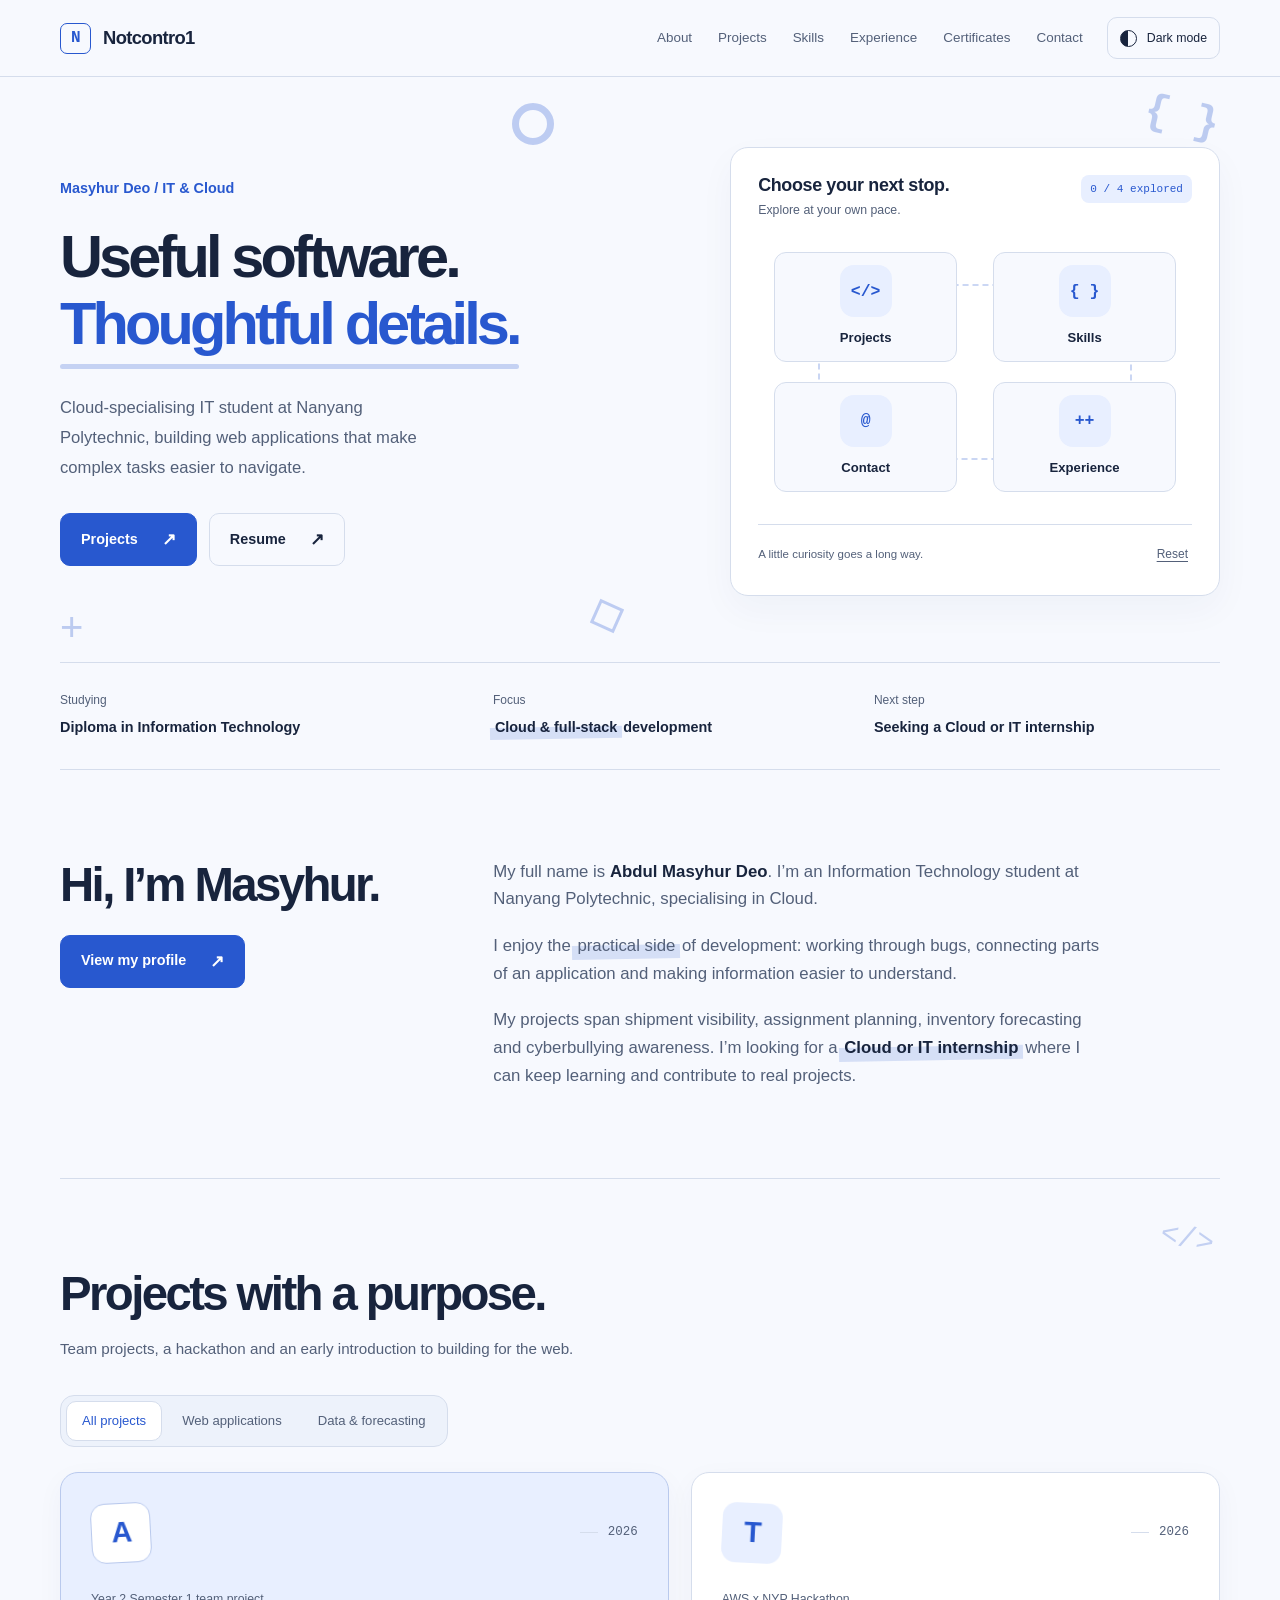
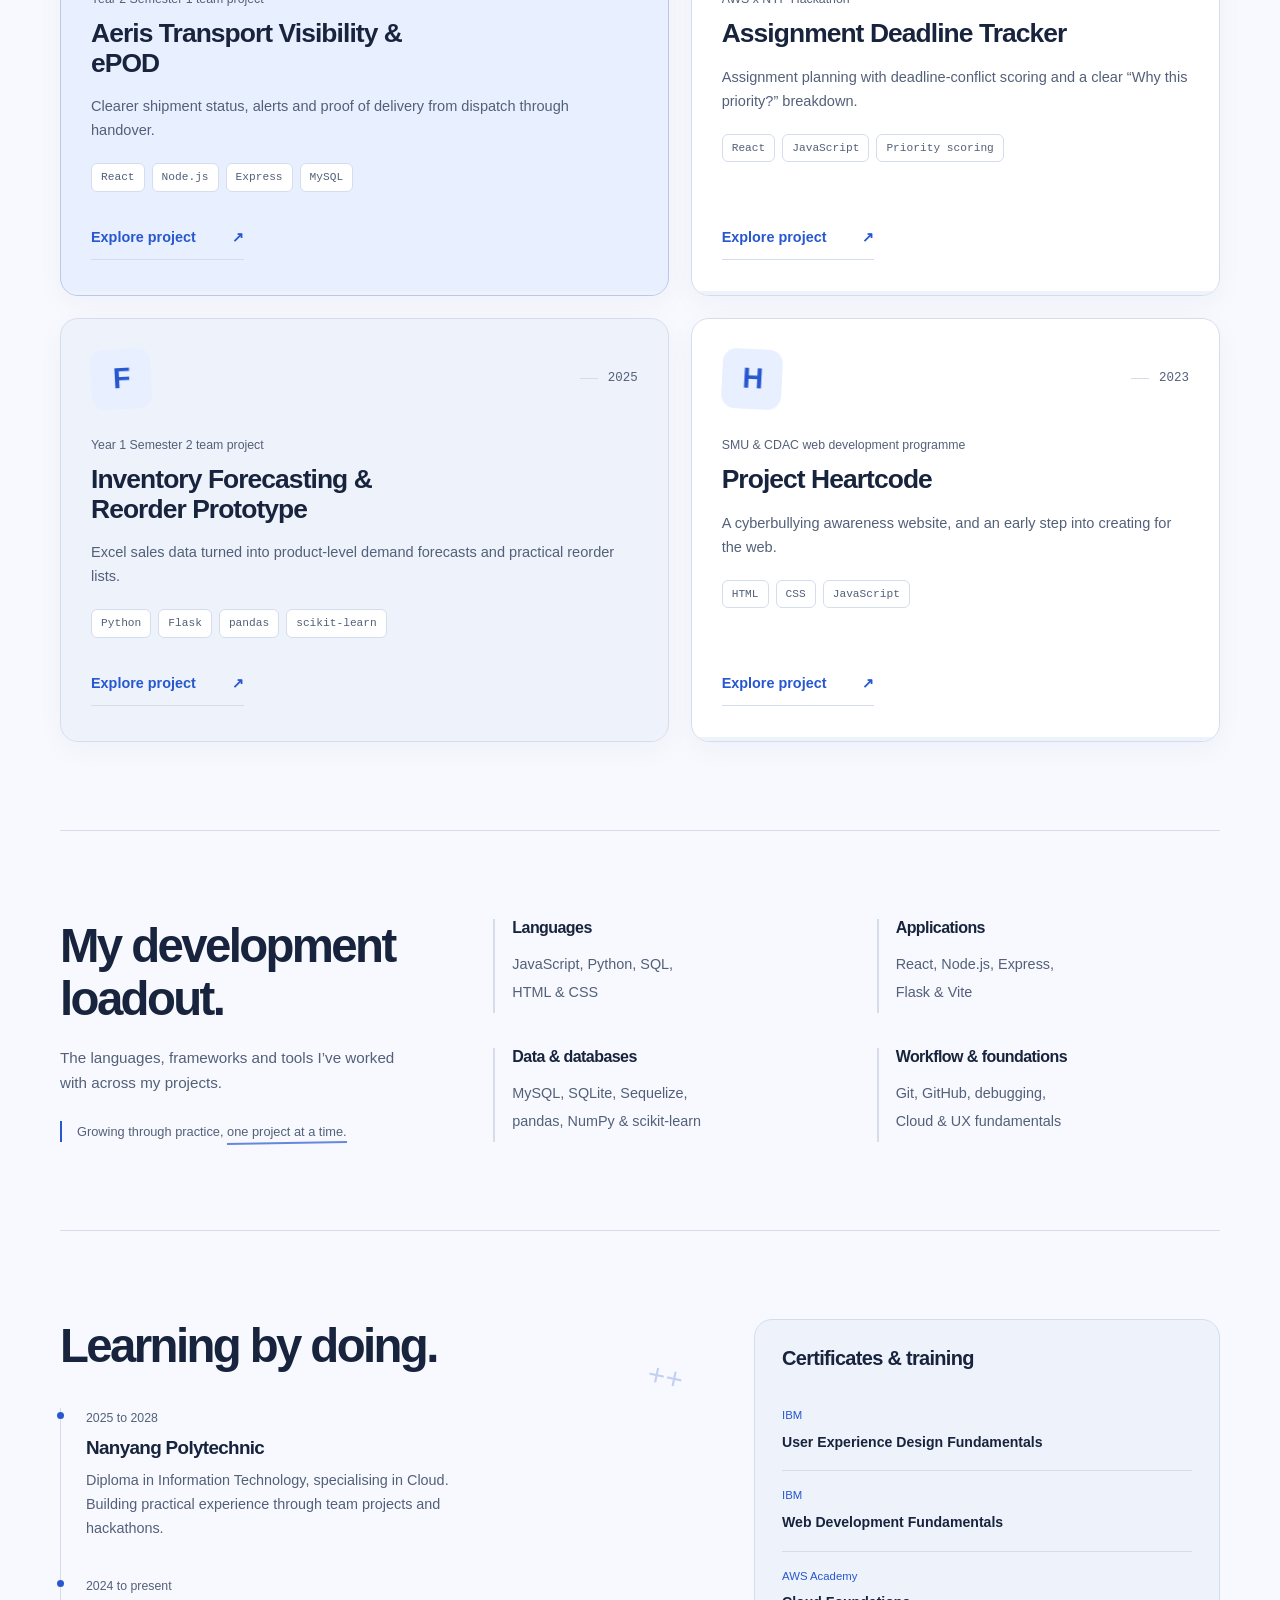
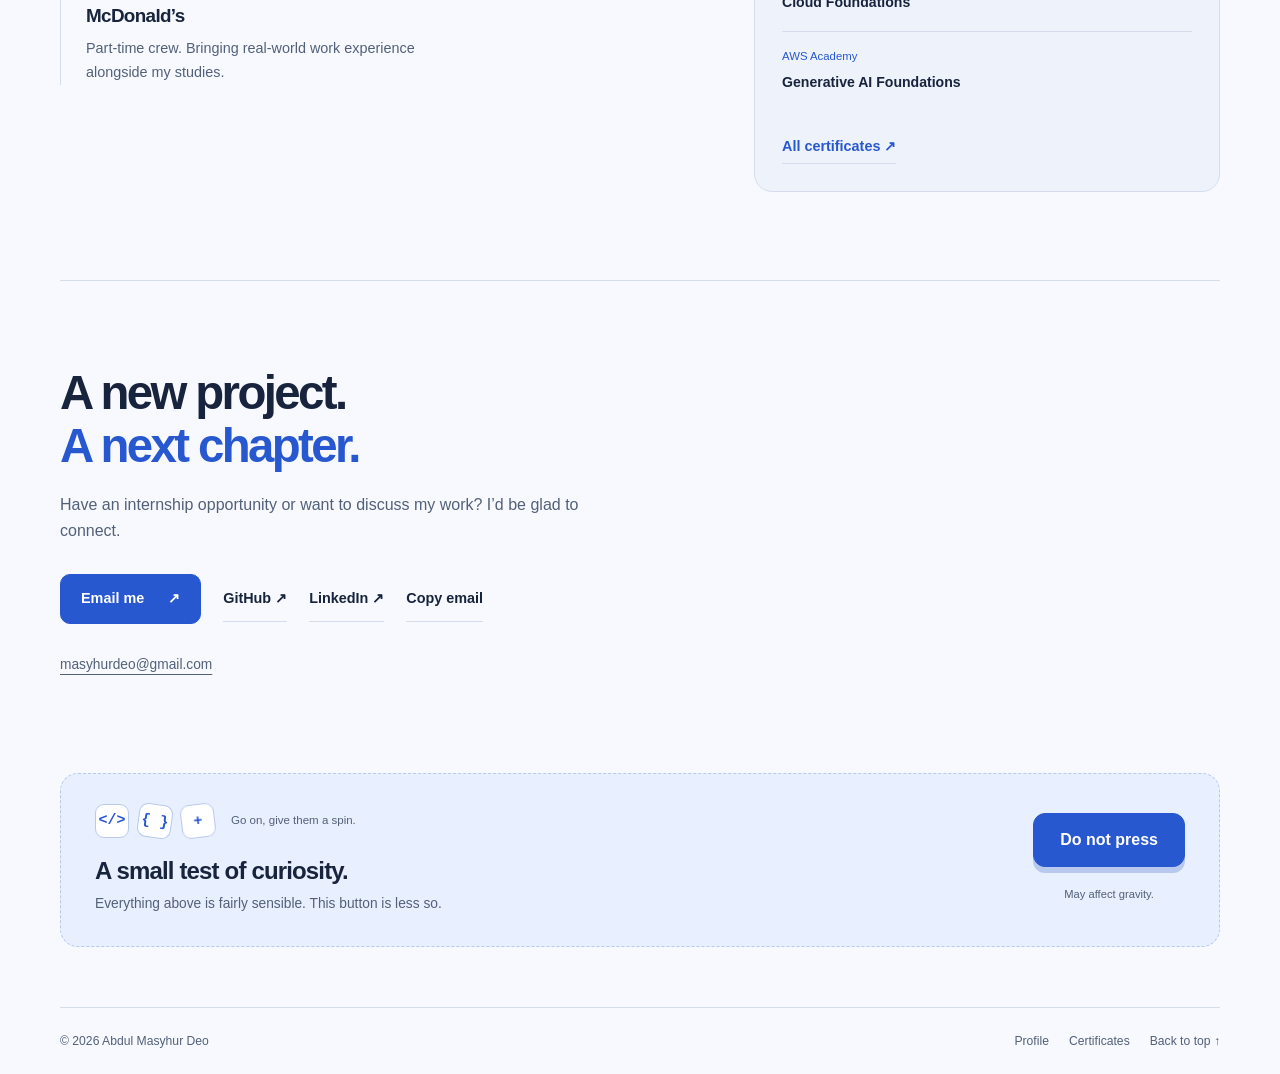
==== commit fe3326e4: "Move introduction above projects and add profile button" ====
--- a/index.html
+++ b/index.html
@@ -20,7 +20,7 @@
   <header>
     <div class="wrap header-inner">
       <a class="brand" href="profile.html" aria-label="Notcontro1 profile"><span class="brand-mark" aria-hidden="true">N</span>Notcontro1<span class="sr-only">, Masyhur Deo</span></a>
-      <nav id="navigation" aria-label="Main navigation"><a href="#projects">Projects</a><a href="#skills">Skills</a><a href="#experience">Experience</a><a href="#about">About</a><a href="certificates.html">Certificates</a><a href="#contact">Contact</a></nav>
+      <nav id="navigation" aria-label="Main navigation"><a href="#about">About</a><a href="#projects">Projects</a><a href="#skills">Skills</a><a href="#experience">Experience</a><a href="certificates.html">Certificates</a><a href="#contact">Contact</a></nav>
       <button class="icon-button theme-control" id="theme-toggle" type="button" aria-label="Switch colour theme" title="Switch colour theme"><span class="theme-symbol" aria-hidden="true"></span><span class="theme-label" aria-hidden="true">Dark mode</span></button>
       <button class="icon-button menu-button" id="menu-toggle" type="button" aria-expanded="false" aria-controls="navigation">Menu</button>
     </div>
@@ -46,6 +46,19 @@
       </aside>
     </section>
     <div class="wrap intro-strip" aria-label="At a glance"><div><span>Studying</span><strong>Diploma in Information Technology</strong></div><div><span>Focus</span><strong><mark class="scroll-highlight">Cloud &amp; full-stack</mark> development</strong></div><div><span>Next step</span><strong>Seeking a Cloud or IT internship</strong></div></div>
+    <section class="wrap content-section" id="about" aria-labelledby="about-title">
+      <div class="about-layout">
+        <div class="about-intro reveal">
+          <h2 id="about-title" data-typewriter>Hi, I’m Masyhur.</h2>
+          <a class="button primary" href="profile.html">View my profile <span class="arrow" aria-hidden="true">&nearr;</span></a>
+        </div>
+        <div class="about-copy reveal">
+          <p>My full name is <strong>Abdul Masyhur Deo</strong>. I’m an Information Technology student at Nanyang Polytechnic, specialising in Cloud.</p>
+          <p>I enjoy the <mark class="scroll-highlight">practical side</mark> of development: working through bugs, connecting parts of an application and making information easier to understand.</p>
+          <p>My projects span shipment visibility, assignment planning, inventory forecasting and cyberbullying awareness. I’m looking for a <strong><mark class="scroll-highlight">Cloud or IT internship</mark></strong> where I can keep learning and contribute to real projects.</p>
+        </div>
+      </div>
+    </section>
     <section class="wrap content-section" id="projects" data-explore aria-labelledby="projects-title">
       <span class="section-object" aria-hidden="true">&lt;/&gt;</span><div class="section-heading reveal"><h2 id="projects-title" data-typewriter>Projects with a purpose.</h2><p>Team projects, a hackathon and an early introduction to building for the web.</p></div>
       <div class="filter-bar" role="group" aria-label="Filter projects"><span class="filter-indicator" aria-hidden="true"></span><button class="filter-button" type="button" data-filter="all" aria-pressed="true">All projects</button><button class="filter-button" type="button" data-filter="web" aria-pressed="false">Web applications</button><button class="filter-button" type="button" data-filter="data" aria-pressed="false">Data &amp; forecasting</button></div>
@@ -63,7 +76,6 @@
     <section class="wrap content-section" id="experience" data-explore aria-labelledby="experience-title">
       <div class="experience-layout"><div class="reveal"><span class="section-object" aria-hidden="true">++</span><h2 id="experience-title">Learning by doing.</h2><div class="timeline"><article class="timeline-item"><time>2025 to 2028</time><h3>Nanyang Polytechnic</h3><p>Diploma in Information Technology, specialising in Cloud. Building practical experience through team projects and hackathons.</p></article><article class="timeline-item"><time>2024 to present</time><h3>McDonald’s</h3><p>Part-time crew. Bringing real-world work experience alongside my studies.</p></article></div></div><aside class="training reveal" aria-labelledby="training-title"><h3 id="training-title">Certificates &amp; training</h3><ul class="training-list"><li><span>IBM</span><strong>User Experience Design Fundamentals</strong></li><li><span>IBM</span><strong>Web Development Fundamentals</strong></li><li><span>AWS Academy</span><strong>Cloud Foundations</strong></li><li><span>AWS Academy</span><strong>Generative AI Foundations</strong></li></ul><a class="text-link" href="certificates.html">All certificates <span aria-hidden="true">↗</span></a></aside></div>
     </section>
-    <section class="wrap content-section" id="about" aria-labelledby="about-title"><div class="about-layout"><h2 class="reveal" id="about-title" data-typewriter>Hi, I’m Masyhur.</h2><div class="about-copy reveal"><p>My full name is <strong>Abdul Masyhur Deo</strong>. I’m an Information Technology student at Nanyang Polytechnic, specialising in Cloud.</p><p>I enjoy the <mark class="scroll-highlight">practical side</mark> of development: working through bugs, connecting parts of an application and making information easier to understand.</p><p>My projects span shipment visibility, assignment planning, inventory forecasting and cyberbullying awareness. I’m looking for a <strong><mark class="scroll-highlight">Cloud or IT internship</mark></strong> where I can keep learning and contribute to real projects.</p><p><a class="text-link" href="profile.html">View profile <span aria-hidden="true">↗</span></a></p></div></div></section>
     <section class="wrap contact" id="contact" data-explore aria-labelledby="contact-title"><h2 class="reveal" id="contact-title">A new project.<br><span>A next chapter.</span></h2><p class="reveal">Have an internship opportunity or want to discuss my work? I’d be glad to connect.</p><div class="contact-actions reveal"><a class="button primary" href="mailto:masyhurdeo@gmail.com">Email me <span aria-hidden="true">↗</span></a><a class="text-link" href="https://github.com/masyhurdeo" target="_blank" rel="noopener noreferrer">GitHub <span aria-hidden="true">↗</span><span class="sr-only"> (opens in a new tab)</span></a><a class="text-link" href="https://www.linkedin.com/in/masyhur-deo-5b10a5367" target="_blank" rel="noopener noreferrer">LinkedIn <span aria-hidden="true">↗</span><span class="sr-only"> (opens in a new tab)</span></a><button class="text-link" type="button" id="copy-email">Copy email</button></div><a class="contact-email" href="mailto:masyhurdeo@gmail.com">masyhurdeo@gmail.com</a></section>
     <section class="wrap mischief" aria-labelledby="mischief-title">
       <div class="mischief-inner reveal">
--- a/style.css
+++ b/style.css
@@ -115,6 +115,7 @@
     .training-list span { display:block; font-size:.71rem; color:var(--accent); margin-bottom:4px; }
     .training-list strong { font-size:.88rem; font-weight:550; }
     .about-layout { display:grid; grid-template-columns:.8fr 1.6fr; gap:70px; }
+    .about-intro { display:flex; flex-direction:column; align-items:flex-start; gap:24px; }
     .about-copy p { color:var(--muted); font-size:1.05rem; }
     .about-copy p+p { margin-top:19px; }
     .about-copy strong { color:var(--text); font-weight:550; }
